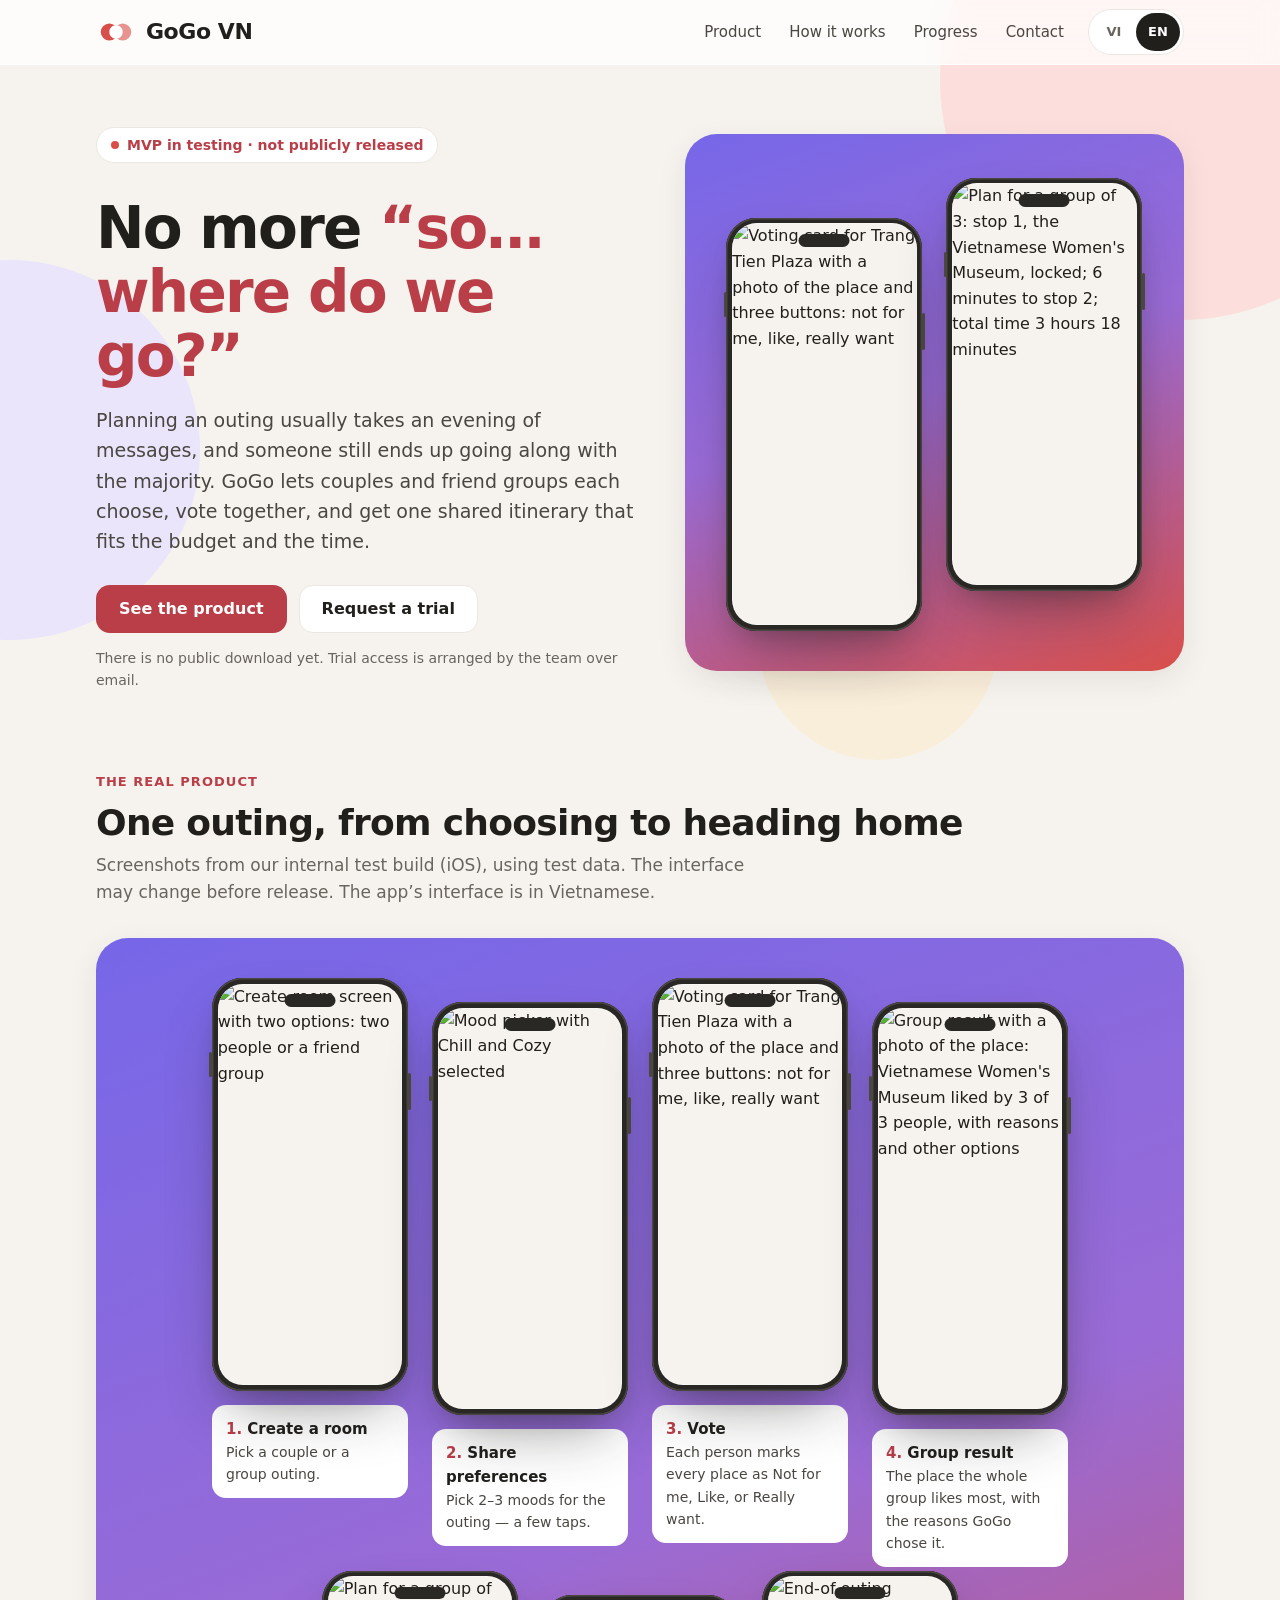
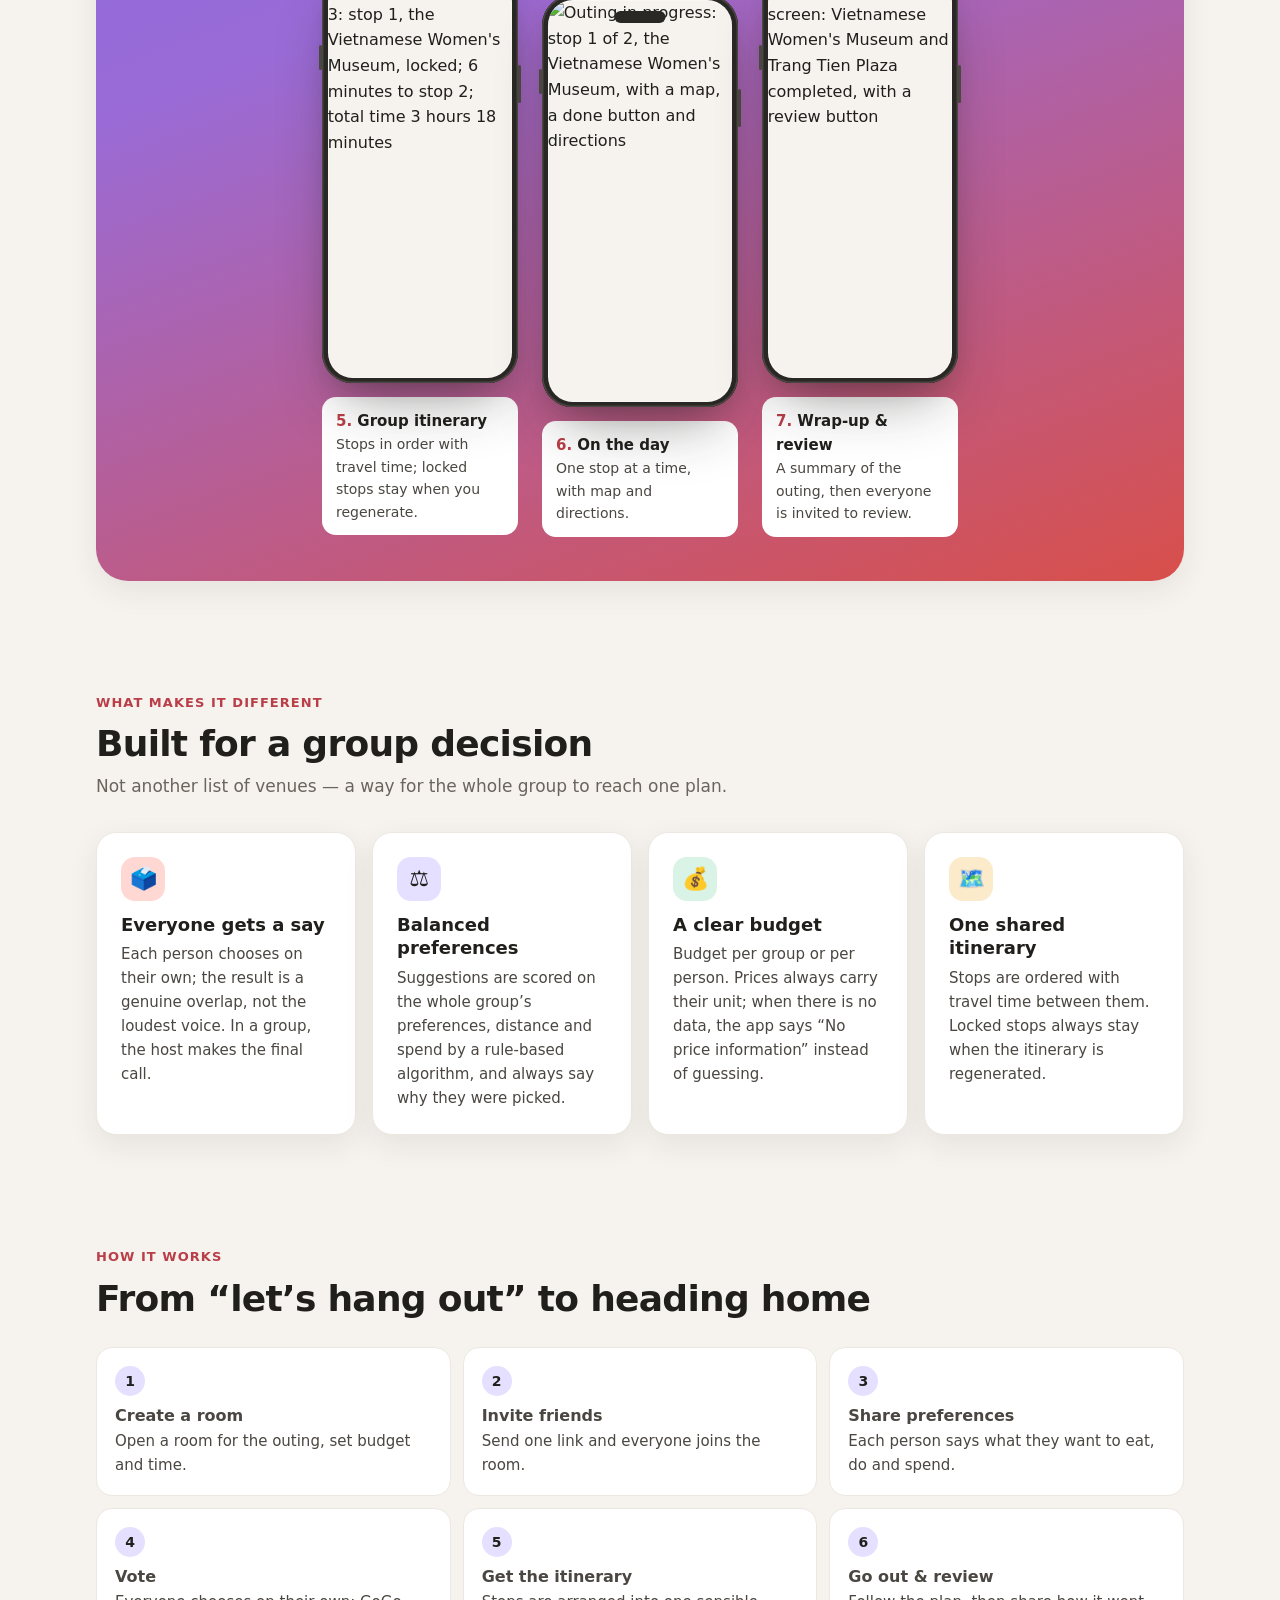
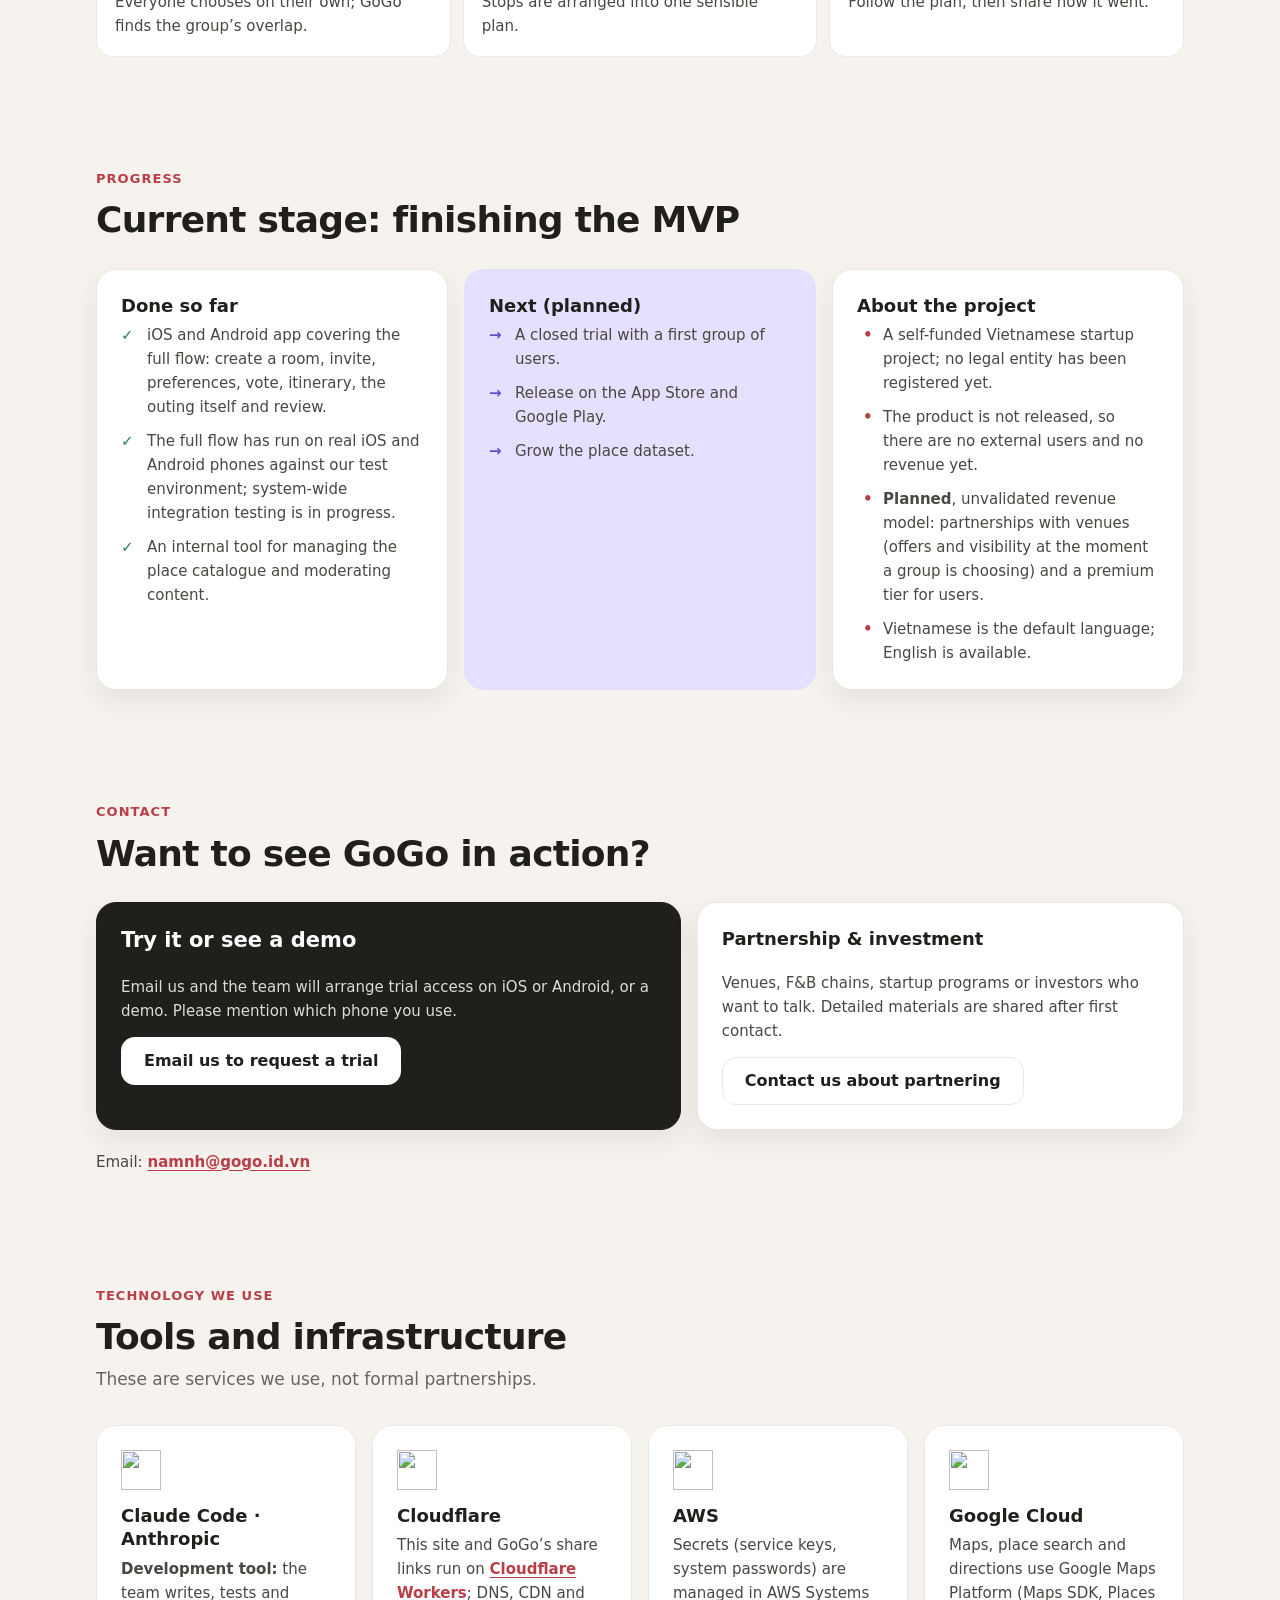
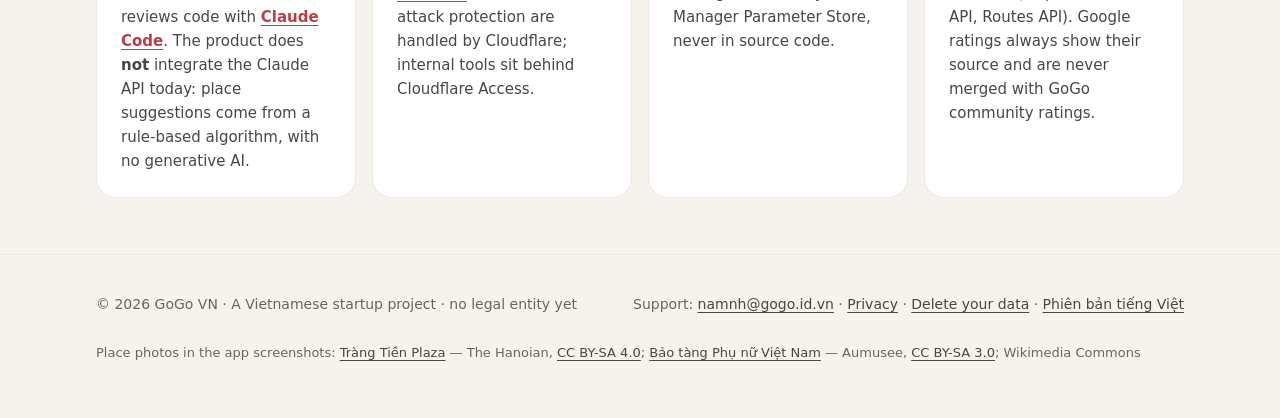
==== site/en/index.html @ 6f433a72 "feat: privacy policy and data-deletion pages Both stores refuse a submission without these URLs, and" ====
<!doctype html>
<html lang="en">
<head>
  <meta charset="utf-8">
  <meta name="viewport" content="width=device-width, initial-scale=1">
  <title>GoGo — Decide where to go, together</title>
  <meta name="description" content="An app that helps couples and friend groups pick a place together, vote, and get one shared itinerary for the outing. A Vietnamese startup project with its MVP in testing.">
  <link rel="canonical" href="https://gogo.id.vn/en/">
  <link rel="alternate" hreflang="vi" href="https://gogo.id.vn/">
  <link rel="alternate" hreflang="en" href="https://gogo.id.vn/en/">
  <link rel="alternate" hreflang="x-default" href="https://gogo.id.vn/">
  <meta property="og:type" content="website">
  <meta property="og:site_name" content="GoGo VN">
  <meta property="og:title" content="GoGo — Decide where to go, together">
  <meta property="og:description" content="Everyone picks, the group votes, and you get one shared itinerary that fits the budget. MVP in testing.">
  <meta property="og:url" content="https://gogo.id.vn/en/">
  <meta property="og:locale" content="en_US">
  <meta property="og:locale:alternate" content="vi_VN">
  <meta property="og:image" content="https://gogo.id.vn/icon-512.png">
  <meta property="og:image:width" content="512">
  <meta property="og:image:height" content="512">
  <meta name="twitter:card" content="summary">
  <meta name="theme-color" content="#F6F3EE">
  <link rel="icon" type="image/png" sizes="32x32" href="/favicon-32.png">
  <link rel="apple-touch-icon" href="/apple-touch-icon.png">
  <style>
    /* Be Vietnam Pro, served from this origin. Google Fonts was dropped in #4: opening any page
       here sent the visitor's IP and User-Agent to Google's font hosts, which is a claim the
       privacy page would then have had to make about itself. Sources and
       sha256 per file are in README.md; the licence travels with the files (fonts/OFL.txt).
       `build.mjs` refuses to emit a page that references any external script or stylesheet. */
    /* vietnamese */
    @font-face {
      font-family: 'Be Vietnam Pro';
      font-style: normal;
      font-weight: 400;
      font-display: swap;
      src: url(/fonts/be-vietnam-pro-400-vietnamese.woff2) format('woff2');
      unicode-range: U+0102-0103, U+0110-0111, U+0128-0129, U+0168-0169, U+01A0-01A1, U+01AF-01B0, U+0300-0301, U+0303-0304, U+0308-0309, U+0323, U+0329, U+1EA0-1EF9, U+20AB;
    }
    /* latin-ext */
    @font-face {
      font-family: 'Be Vietnam Pro';
      font-style: normal;
      font-weight: 400;
      font-display: swap;
      src: url(/fonts/be-vietnam-pro-400-latin-ext.woff2) format('woff2');
      unicode-range: U+0100-02BA, U+02BD-02C5, U+02C7-02CC, U+02CE-02D7, U+02DD-02FF, U+0304, U+0308, U+0329, U+1D00-1DBF, U+1E00-1E9F, U+1EF2-1EFF, U+2020, U+20A0-20AB, U+20AD-20C4, U+2113, U+2C60-2C7F, U+A720-A7FF;
    }
    /* latin */
    @font-face {
      font-family: 'Be Vietnam Pro';
      font-style: normal;
      font-weight: 400;
      font-display: swap;
      src: url(/fonts/be-vietnam-pro-400-latin.woff2) format('woff2');
      unicode-range: U+0000-00FF, U+0131, U+0152-0153, U+02BB-02BC, U+02C6, U+02DA, U+02DC, U+0304, U+0308, U+0329, U+2000-206F, U+20AC, U+2122, U+2191, U+2193, U+2212, U+2215, U+FEFF, U+FFFD;
    }
    /* vietnamese */
    @font-face {
      font-family: 'Be Vietnam Pro';
      font-style: normal;
      font-weight: 500;
      font-display: swap;
      src: url(/fonts/be-vietnam-pro-500-vietnamese.woff2) format('woff2');
      unicode-range: U+0102-0103, U+0110-0111, U+0128-0129, U+0168-0169, U+01A0-01A1, U+01AF-01B0, U+0300-0301, U+0303-0304, U+0308-0309, U+0323, U+0329, U+1EA0-1EF9, U+20AB;
    }
    /* latin-ext */
    @font-face {
      font-family: 'Be Vietnam Pro';
      font-style: normal;
      font-weight: 500;
      font-display: swap;
      src: url(/fonts/be-vietnam-pro-500-latin-ext.woff2) format('woff2');
      unicode-range: U+0100-02BA, U+02BD-02C5, U+02C7-02CC, U+02CE-02D7, U+02DD-02FF, U+0304, U+0308, U+0329, U+1D00-1DBF, U+1E00-1E9F, U+1EF2-1EFF, U+2020, U+20A0-20AB, U+20AD-20C4, U+2113, U+2C60-2C7F, U+A720-A7FF;
    }
    /* latin */
    @font-face {
      font-family: 'Be Vietnam Pro';
      font-style: normal;
      font-weight: 500;
      font-display: swap;
      src: url(/fonts/be-vietnam-pro-500-latin.woff2) format('woff2');
      unicode-range: U+0000-00FF, U+0131, U+0152-0153, U+02BB-02BC, U+02C6, U+02DA, U+02DC, U+0304, U+0308, U+0329, U+2000-206F, U+20AC, U+2122, U+2191, U+2193, U+2212, U+2215, U+FEFF, U+FFFD;
    }
    /* vietnamese */
    @font-face {
      font-family: 'Be Vietnam Pro';
      font-style: normal;
      font-weight: 600;
      font-display: swap;
      src: url(/fonts/be-vietnam-pro-600-vietnamese.woff2) format('woff2');
      unicode-range: U+0102-0103, U+0110-0111, U+0128-0129, U+0168-0169, U+01A0-01A1, U+01AF-01B0, U+0300-0301, U+0303-0304, U+0308-0309, U+0323, U+0329, U+1EA0-1EF9, U+20AB;
    }
    /* latin-ext */
    @font-face {
      font-family: 'Be Vietnam Pro';
      font-style: normal;
      font-weight: 600;
      font-display: swap;
      src: url(/fonts/be-vietnam-pro-600-latin-ext.woff2) format('woff2');
      unicode-range: U+0100-02BA, U+02BD-02C5, U+02C7-02CC, U+02CE-02D7, U+02DD-02FF, U+0304, U+0308, U+0329, U+1D00-1DBF, U+1E00-1E9F, U+1EF2-1EFF, U+2020, U+20A0-20AB, U+20AD-20C4, U+2113, U+2C60-2C7F, U+A720-A7FF;
    }
    /* latin */
    @font-face {
      font-family: 'Be Vietnam Pro';
      font-style: normal;
      font-weight: 600;
      font-display: swap;
      src: url(/fonts/be-vietnam-pro-600-latin.woff2) format('woff2');
      unicode-range: U+0000-00FF, U+0131, U+0152-0153, U+02BB-02BC, U+02C6, U+02DA, U+02DC, U+0304, U+0308, U+0329, U+2000-206F, U+20AC, U+2122, U+2191, U+2193, U+2212, U+2215, U+FEFF, U+FFFD;
    }
    /* vietnamese */
    @font-face {
      font-family: 'Be Vietnam Pro';
      font-style: normal;
      font-weight: 700;
      font-display: swap;
      src: url(/fonts/be-vietnam-pro-700-vietnamese.woff2) format('woff2');
      unicode-range: U+0102-0103, U+0110-0111, U+0128-0129, U+0168-0169, U+01A0-01A1, U+01AF-01B0, U+0300-0301, U+0303-0304, U+0308-0309, U+0323, U+0329, U+1EA0-1EF9, U+20AB;
    }
    /* latin-ext */
    @font-face {
      font-family: 'Be Vietnam Pro';
      font-style: normal;
      font-weight: 700;
      font-display: swap;
      src: url(/fonts/be-vietnam-pro-700-latin-ext.woff2) format('woff2');
      unicode-range: U+0100-02BA, U+02BD-02C5, U+02C7-02CC, U+02CE-02D7, U+02DD-02FF, U+0304, U+0308, U+0329, U+1D00-1DBF, U+1E00-1E9F, U+1EF2-1EFF, U+2020, U+20A0-20AB, U+20AD-20C4, U+2113, U+2C60-2C7F, U+A720-A7FF;
    }
    /* latin */
    @font-face {
      font-family: 'Be Vietnam Pro';
      font-style: normal;
      font-weight: 700;
      font-display: swap;
      src: url(/fonts/be-vietnam-pro-700-latin.woff2) format('woff2');
      unicode-range: U+0000-00FF, U+0131, U+0152-0153, U+02BB-02BC, U+02C6, U+02DA, U+02DC, U+0304, U+0308, U+0329, U+2000-206F, U+20AC, U+2122, U+2191, U+2193, U+2212, U+2215, U+FEFF, U+FFFD;
    }
    /* vietnamese */
    @font-face {
      font-family: 'Be Vietnam Pro';
      font-style: normal;
      font-weight: 800;
      font-display: swap;
      src: url(/fonts/be-vietnam-pro-800-vietnamese.woff2) format('woff2');
      unicode-range: U+0102-0103, U+0110-0111, U+0128-0129, U+0168-0169, U+01A0-01A1, U+01AF-01B0, U+0300-0301, U+0303-0304, U+0308-0309, U+0323, U+0329, U+1EA0-1EF9, U+20AB;
    }
    /* latin-ext */
    @font-face {
      font-family: 'Be Vietnam Pro';
      font-style: normal;
      font-weight: 800;
      font-display: swap;
      src: url(/fonts/be-vietnam-pro-800-latin-ext.woff2) format('woff2');
      unicode-range: U+0100-02BA, U+02BD-02C5, U+02C7-02CC, U+02CE-02D7, U+02DD-02FF, U+0304, U+0308, U+0329, U+1D00-1DBF, U+1E00-1E9F, U+1EF2-1EFF, U+2020, U+20A0-20AB, U+20AD-20C4, U+2113, U+2C60-2C7F, U+A720-A7FF;
    }
    /* latin */
    @font-face {
      font-family: 'Be Vietnam Pro';
      font-style: normal;
      font-weight: 800;
      font-display: swap;
      src: url(/fonts/be-vietnam-pro-800-latin.woff2) format('woff2');
      unicode-range: U+0000-00FF, U+0131, U+0152-0153, U+02BB-02BC, U+02C6, U+02DA, U+02DC, U+0304, U+0308, U+0329, U+2000-206F, U+20AC, U+2122, U+2191, U+2193, U+2212, U+2215, U+FEFF, U+FFFD;
    }

    :root {
      --coral: #D84F4A;
      --coral-ink: #B93E48;
      --coral-deep: #9E333D;
      --coral-soft: #FFD8D4;
      --lavender: #7667E8;
      --lavender-ink: #5B4DD1;
      --lavender-soft: #E5E0FF;
      --mint: #4FAF86;
      --mint-ink: #2F7D5C;
      --mint-soft: #D9F3E7;
      --amber-soft: #FCEBCB;
      --ivory: #F6F3EE;
      --surface: #FFFFFF;
      --line: #ECE8E1;
      --ink: #211F1C;
      --ink-2: #4A4641;
      --muted: #6A645E;
      --glass: rgba(255, 255, 255, 0.72);
      --glass-line: rgba(255, 255, 255, 0.9);
      --shadow: 0 10px 30px rgba(33, 31, 28, 0.08);
      --shadow-phone: 0 30px 60px -18px rgba(33, 31, 28, 0.45), 0 12px 24px -12px rgba(33, 31, 28, 0.25);
      --bezel: #2A2825;
      --bezel-edge: #4A4641;
      --bezel-hi: rgba(255, 255, 255, 0.28);
      --panel: linear-gradient(160deg, #7667E8 0%, #9A6BD6 48%, #D84F4A 100%);
      --radius: 20px;
      --motion: 240ms;
    }
    *, *::before, *::after { box-sizing: border-box; }
    html { -webkit-text-size-adjust: 100%; scroll-behavior: smooth; scroll-padding-top: 80px; }
    body {
      margin: 0; background: var(--ivory); color: var(--ink);
      font-family: "Be Vietnam Pro", system-ui, -apple-system, "Segoe UI", Roboto, sans-serif;
      font-size: 16px; line-height: 1.6; overflow-x: hidden;
    }
    .wrap { max-width: 1120px; margin: 0 auto; padding: 0 16px; }
    a { color: inherit; }
    a:not(.btn):not(.brand) { text-underline-offset: 3px; }
    :focus-visible { outline: 3px solid var(--lavender-ink); outline-offset: 3px; border-radius: 6px; }
    .skip {
      position: absolute; left: 16px; top: -60px; z-index: 50; padding: 10px 16px; border-radius: 10px;
      background: var(--ink); color: #fff; font-weight: 700; text-decoration: none;
    }
    .skip:focus { top: 12px; }

    /* Background accents — solid soft shapes, no full-screen blur. */
    .bg { position: absolute; inset: 0 0 auto 0; height: 900px; overflow: hidden; z-index: -1; pointer-events: none; }
    .blob { position: absolute; border-radius: 50%; opacity: .7; }
    .blob.c { width: 480px; height: 480px; background: var(--coral-soft); top: -160px; right: -140px; }
    .blob.l { width: 380px; height: 380px; background: var(--lavender-soft); top: 260px; left: -180px; }
    .blob.a { width: 240px; height: 240px; background: var(--amber-soft); top: 520px; right: 22%; opacity: .55; }

    /* Header */
    header.top {
      position: sticky; top: 0; z-index: 20;
      background: var(--glass); -webkit-backdrop-filter: blur(14px); backdrop-filter: blur(14px);
      border-bottom: 1px solid var(--glass-line);
    }
    @supports not ((backdrop-filter: blur(1px)) or (-webkit-backdrop-filter: blur(1px))) {
      header.top { background: var(--surface); }
    }
    .nav { display: flex; align-items: center; gap: 12px; min-height: 64px; }
    .brand { display: inline-flex; align-items: center; gap: 10px; font-weight: 800; font-size: 22px; letter-spacing: -0.02em; color: var(--ink); text-decoration: none; margin-right: auto; }
    .mark { width: 40px; height: 40px; display: block; flex: none; }
    .links { display: flex; gap: 4px; margin: 0; padding: 0; list-style: none; }
    .links a {
      display: inline-flex; align-items: center; min-height: 44px; padding: 0 12px;
      font-size: 15px; font-weight: 500; color: var(--ink-2); text-decoration: none; border-radius: 10px;
    }
    .links a:hover { color: var(--ink); background: var(--surface); }
    .lang { display: inline-flex; border: 1px solid var(--line); border-radius: 999px; background: var(--surface); padding: 3px; }
    .lang a {
      display: inline-grid; place-items: center; min-width: 44px; min-height: 38px; border-radius: 999px;
      font-size: 13px; font-weight: 700; color: var(--muted); text-decoration: none;
    }
    .lang a[aria-current="page"] { background: var(--ink); color: #fff; }
    @media (max-width: 820px) { .links { display: none; } }

    /* Buttons — filled CTA on coral-ink for AA with white text. */
    .btn {
      display: inline-flex; align-items: center; justify-content: center; gap: 8px;
      min-height: 48px; padding: 0 22px; border-radius: 14px; border: 1px solid transparent;
      font: inherit; font-weight: 700; font-size: 16px; text-decoration: none; cursor: pointer;
      transition: transform var(--motion), background var(--motion), border-color var(--motion);
    }
    .btn:active { transform: translateY(1px); }
    .btn-primary { background: var(--coral-ink); color: #fff; }
    .btn-primary:hover { background: var(--coral-deep); }
    .btn-secondary { background: var(--surface); color: var(--ink); border-color: var(--line); }
    .btn-secondary:hover { border-color: var(--ink-2); }

    footer { padding: 28px 0 44px; border-top: 1px solid var(--line); color: var(--muted); font-size: 14px; }
    footer .wrap { display: flex; flex-wrap: wrap; gap: 8px 24px; justify-content: space-between; align-items: center; }
    footer a { color: var(--ink-2); display: inline-block; padding: 10px 0; }
    footer .credits { flex-basis: 100%; order: 3; font-size: 13px; }

    @media (prefers-reduced-motion: reduce) {
      html { scroll-behavior: auto; }
      * { transition-duration: 0ms !important; }
    }
    @media (prefers-reduced-transparency: reduce) {
      header.top { background: var(--surface); -webkit-backdrop-filter: none; backdrop-filter: none; }
    }
    /* Hero */
    .hero { padding-top: 48px; padding-bottom: 24px; display: grid; gap: 40px; grid-template-columns: 1.1fr 1fr; align-items: center; }
    .badge {
      display: inline-flex; align-items: center; gap: 8px; padding: 6px 14px; border-radius: 999px;
      background: var(--surface); border: 1px solid var(--line); font-size: 14px; font-weight: 600; color: var(--coral-ink);
    }
    .dot { width: 8px; height: 8px; border-radius: 50%; background: var(--coral); flex: none; }
    h1 { margin: 20px 0 16px; max-width: 640px; font-size: clamp(36px, 6vw, 58px); line-height: 1.1; letter-spacing: -0.03em; font-weight: 800; }
    h1 em { font-style: normal; color: var(--coral-ink); }
    .lead { margin: 0; max-width: 580px; font-size: clamp(17px, 2.2vw, 19px); color: var(--ink-2); }
    .cta-row { display: flex; flex-wrap: wrap; gap: 12px; margin-top: 28px; }
    .note { margin: 14px 0 0; font-size: 14px; color: var(--muted); max-width: 560px; }

    /* Phone frames — thin titanium bezel, large radius, Dynamic Island, side keys. */
    .phone {
      position: relative; width: 100%; aspect-ratio: 460 / 969;
      border-radius: 15.5% / 7.4%; background: var(--bezel); padding: 2.9%;
      box-shadow: inset 0 0 0 1.5px var(--bezel-edge), inset 0 0 0 3px var(--bezel), var(--shadow-phone);
    }
    .phone::before, .phone::after { content: ""; position: absolute; width: 1.4%; background: var(--bezel-edge); border-radius: 2px; }
    .phone::before { right: -1.3%; top: 23%; height: 9%; }
    .phone::after  { left: -1.3%; top: 18%; height: 6%; box-shadow: 0 170% 0 var(--bezel-edge); }
    .phone .screen { position: relative; width: 100%; height: 100%; overflow: hidden; border-radius: 13.5% / 6.4%; background: var(--ivory); box-shadow: inset 0 0 0 1px var(--bezel-hi); }
    .phone img { position: absolute; left: 0; right: 0; top: 0; display: block; width: 100%; height: auto; }
    .phone .island { position: absolute; top: 3.9%; left: 50%; width: 26%; height: 3.1%; transform: translateX(-50%); border-radius: 999px; background: var(--bezel); z-index: 2; }
    .phone.android .island { width: 4.5%; height: 2.1%; top: 3.2%; }  /* punch-hole camera */

    .stage { position: relative; isolation: isolate; border-radius: 32px; background: var(--panel); box-shadow: var(--shadow); }

    .hero-shots { display: grid; grid-template-columns: repeat(2, minmax(0, 196px)); justify-content: center; gap: 24px; align-items: start; padding: 44px 32px 40px; }
    .hero-shots .phone:first-child { margin-top: 40px; }
    @media (max-width: 900px) {
      .hero { grid-template-columns: 1fr; gap: 32px; padding-top: 32px; }
      .hero-shots { width: 100%; max-width: 460px; justify-self: center; grid-template-columns: repeat(2, minmax(0, 1fr)); padding: 28px 20px; }
    }

    /* Sections */
    section { padding: 56px 0; }
    .eyebrow { display: block; margin: 0 0 10px; font-size: 13px; font-weight: 700; letter-spacing: .08em; text-transform: uppercase; color: var(--coral-ink); }
    h2 { margin: 0 0 8px; font-size: clamp(26px, 4vw, 36px); line-height: 1.15; letter-spacing: -0.02em; font-weight: 800; }
    h3 { margin: 0 0 6px; font-size: 18px; line-height: 1.3; font-weight: 700; }
    .sub { margin: 0 0 32px; max-width: 680px; color: var(--muted); font-size: 17px; }

    .card { background: var(--surface); border: 1px solid var(--line); border-radius: var(--radius); padding: 24px; box-shadow: var(--shadow); }
    .card p { margin: 0; color: var(--ink-2); font-size: 15px; }
    .grid { display: grid; gap: 16px; grid-template-columns: repeat(auto-fit, minmax(240px, 1fr)); }
    .icon { width: 44px; height: 44px; border-radius: 14px; display: grid; place-items: center; font-size: 22px; flex: none; margin-bottom: 12px; }
    .i-c { background: var(--coral-soft); } .i-l { background: var(--lavender-soft); } .i-m { background: var(--mint-soft); } .i-a { background: var(--amber-soft); }

    /* Product evidence */
    .gallery { list-style: none; margin: 0; padding: 40px 28px 44px; display: flex; flex-wrap: wrap; justify-content: center; gap: 28px 24px; counter-reset: shot; }
    .shot { width: 196px; margin: 0; counter-increment: shot; }
    .shot:nth-child(even) { transform: translateY(24px); }
    .shot figure { margin: 0; }
    .shot figcaption { margin-top: 14px; padding: 12px 14px; border-radius: 14px; background: var(--surface); font-size: 14px; color: var(--ink-2); }
    .shot figcaption strong { display: block; color: var(--ink); font-size: 15px; }
    .shot figcaption strong::before { content: counter(shot) ". "; color: var(--coral-ink); }
    @media (max-width: 900px) {
      .gallery { flex-wrap: nowrap; justify-content: flex-start; overflow-x: auto; overflow-y: hidden; margin: 0 -16px; border-radius: 0; padding: 28px 20px 32px; scroll-snap-type: x mandatory; -webkit-overflow-scrolling: touch; }
      .shot { flex: 0 0 min(64vw, 240px); scroll-snap-align: center; }
      .shot:nth-child(even) { transform: none; }
    }

    /* How it works */
    .steps { list-style: none; margin: 0; padding: 0; display: grid; gap: 12px; grid-template-columns: repeat(3, 1fr); counter-reset: s; }
    .steps li { counter-increment: s; background: var(--surface); border: 1px solid var(--line); border-radius: 16px; padding: 18px; font-size: 15px; color: var(--ink-2); }
    .steps li::before { content: counter(s); display: grid; place-items: center; width: 30px; height: 30px; margin-bottom: 10px; border-radius: 50%; background: var(--lavender-soft); color: var(--ink); font-weight: 700; font-size: 14px; }
    .steps h3 { font-size: 16px; margin-bottom: 2px; }
    .steps p { margin: 0; }
    @media (max-width: 760px) { .steps { grid-template-columns: repeat(2, 1fr); } }
    @media (max-width: 440px) { .steps { grid-template-columns: 1fr; } }

    /* Progress */
    .stage-grid { display: grid; gap: 16px; grid-template-columns: repeat(3, 1fr); }
    @media (max-width: 900px) { .stage-grid { grid-template-columns: 1fr; } }
    .ticks { list-style: none; margin: 0; padding: 0; display: grid; gap: 10px; font-size: 15px; color: var(--ink-2); }
    .ticks li { position: relative; padding-left: 26px; }
    .ticks li::before { position: absolute; left: 0; top: 0; font-weight: 700; }
    .ticks.done li::before { content: "✓"; color: var(--mint-ink); }
    .ticks.next li::before { content: "→"; color: var(--lavender-ink); }
    .ticks.info li::before { content: "•"; color: var(--coral-ink); left: 6px; }
    .card.next { background: var(--lavender-soft); border-color: transparent; box-shadow: none; }

    /* Contact */
    .contact { display: grid; gap: 16px; grid-template-columns: 1.2fr 1fr; }
    .contact .card { display: flex; flex-direction: column; gap: 14px; }
    .contact .card .btn { align-self: flex-start; }
    .contact .primary { background: var(--ink); border-color: var(--ink); }
    .contact .primary h3 { color: #fff; font-size: 21px; }
    .contact .primary p { color: rgba(255, 255, 255, 0.84); }
    .contact .primary .btn { background: #fff; color: var(--ink); }
    .contact .primary .btn:hover { background: var(--ivory); }
    .mail { font-size: 15px; color: var(--ink-2); margin: 20px 0 0; }
    .mail a { color: var(--coral-ink); font-weight: 600; }
    @media (max-width: 760px) { .contact { grid-template-columns: 1fr; } }

    /* Technology */
    .tech .card { box-shadow: none; }
    .tech .card a { color: var(--coral-ink); font-weight: 600; }
    .tech .logo { display: block; width: 40px; height: 40px; margin-bottom: 14px; object-fit: contain; }
    .tech .grid { grid-template-columns: repeat(auto-fit, minmax(230px, 1fr)); }

  </style>
</head>
<body>
  <a class="skip" href="#main">Skip to main content</a>
  <div class="bg" aria-hidden="true"><div class="blob c"></div><div class="blob l"></div><div class="blob a"></div></div>

  <header class="top">
    <div class="wrap nav">
      <a class="brand" href="/en/" aria-label="GoGo VN — home"><svg class="mark" viewBox="0 0 42 42" fill="none" aria-hidden="true"><circle cx="14" cy="21" r="9" fill="var(--coral)"/><circle cx="28" cy="21" r="9" fill="var(--coral)" opacity="0.6"/><path d="M21 14C17 14 14 17 14 21C14 25 17 28 21 28C25 28 28 25 28 21C28 17 25 14 21 14Z" fill="#FFFFFF"/></svg>GoGo VN</a>
      <nav aria-label="Main navigation">
        <ul class="links">
          <li><a href="/en/#demo">Product</a></li>
          <li><a href="/en/#how">How it works</a></li>
          <li><a href="/en/#stage">Progress</a></li>
          <li><a href="/en/#contact">Contact</a></li>
        </ul>
      </nav>
      <div class="lang" role="group" aria-label="Language"><a href="/" hreflang="vi" lang="vi">VI</a><a href="/en/" hreflang="en" lang="en" aria-current="page">EN</a></div>
    </div>
  </header>

  <main id="main">
    <div class="wrap hero">
      <div>
        <p class="badge"><span class="dot" aria-hidden="true"></span>MVP in testing · not publicly released</p>
        <h1>No more <em>“so… where do we go?”</em></h1>
        <p class="lead">Planning an outing usually takes an evening of messages, and someone still ends up going along with the majority. GoGo lets couples and friend groups each choose, vote together, and get one shared itinerary that fits the budget and the time.</p>
        <div class="cta-row">
          <a class="btn btn-primary" href="#demo">See the product</a>
          <a class="btn btn-secondary" href="mailto:namnh@gogo.id.vn?subject=GoGo%20%E2%80%94%20Trial%20request">Request a trial</a>
        </div>
        <p class="note">There is no public download yet. Trial access is arranged by the team over email.</p>
      </div>
      <div class="hero-shots stage" role="group" aria-label="App screenshots: voting on a place and the group itinerary">
        <div class="phone ios"><div class="island" aria-hidden="true"></div><div class="screen"><img src="/img/vote.png" width="460" height="1000" alt="Voting card for Trang Tien Plaza with a photo of the place and three buttons: not for me, like, really want" fetchpriority="high"></div></div>
        <div class="phone ios"><div class="island" aria-hidden="true"></div><div class="screen"><img src="/img/plan.png" width="460" height="1000" alt="Plan for a group of 3: stop 1, the Vietnamese Women's Museum, locked; 6 minutes to stop 2; total time 3 hours 18 minutes" fetchpriority="high"></div></div>
      </div>
    </div>

    <section id="demo" aria-labelledby="demo-h">
      <div class="wrap">
        <p class="eyebrow">The real product</p>
        <h2 id="demo-h">One outing, from choosing to heading home</h2>
        <p class="sub">Screenshots from our internal test build (iOS), using test data. The interface may change before release. The app’s interface is in Vietnamese.</p>
        <ol class="gallery stage">
          <li class="shot"><figure><div class="phone ios"><div class="island" aria-hidden="true"></div><div class="screen"><img src="/img/create-type.png" width="460" height="1000" loading="lazy" alt="Create-room screen with two options: two people or a friend group"></div></div><figcaption><strong>Create a room</strong>Pick a couple or a group outing.</figcaption></figure></li>
          <li class="shot"><figure><div class="phone ios"><div class="island" aria-hidden="true"></div><div class="screen"><img src="/img/mood.png" width="460" height="1000" loading="lazy" alt="Mood picker with Chill and Cozy selected"></div></div><figcaption><strong>Share preferences</strong>Pick 2–3 moods for the outing — a few taps.</figcaption></figure></li>
          <li class="shot"><figure><div class="phone ios"><div class="island" aria-hidden="true"></div><div class="screen"><img src="/img/vote.png" width="460" height="1000" loading="lazy" alt="Voting card for Trang Tien Plaza with a photo of the place and three buttons: not for me, like, really want"></div></div><figcaption><strong>Vote</strong>Each person marks every place as Not for me, Like, or Really want.</figcaption></figure></li>
          <li class="shot"><figure><div class="phone ios"><div class="island" aria-hidden="true"></div><div class="screen"><img src="/img/match.png" width="460" height="1000" loading="lazy" alt="Group result with a photo of the place: Vietnamese Women's Museum liked by 3 of 3 people, with reasons and other options"></div></div><figcaption><strong>Group result</strong>The place the whole group likes most, with the reasons GoGo chose it.</figcaption></figure></li>
          <li class="shot"><figure><div class="phone ios"><div class="island" aria-hidden="true"></div><div class="screen"><img src="/img/plan.png" width="460" height="1000" loading="lazy" alt="Plan for a group of 3: stop 1, the Vietnamese Women's Museum, locked; 6 minutes to stop 2; total time 3 hours 18 minutes"></div></div><figcaption><strong>Group itinerary</strong>Stops in order with travel time; locked stops stay when you regenerate.</figcaption></figure></li>
          <li class="shot"><figure><div class="phone ios"><div class="island" aria-hidden="true"></div><div class="screen"><img src="/img/active.png" width="460" height="1000" loading="lazy" alt="Outing in progress: stop 1 of 2, the Vietnamese Women's Museum, with a map, a done button and directions"></div></div><figcaption><strong>On the day</strong>One stop at a time, with map and directions.</figcaption></figure></li>
          <li class="shot"><figure><div class="phone ios"><div class="island" aria-hidden="true"></div><div class="screen"><img src="/img/done.png" width="460" height="1000" loading="lazy" alt="End-of-outing screen: Vietnamese Women's Museum and Trang Tien Plaza completed, with a review button"></div></div><figcaption><strong>Wrap-up & review</strong>A summary of the outing, then everyone is invited to review.</figcaption></figure></li>
        </ol>
      </div>
    </section>

    <section aria-labelledby="diff-h">
      <div class="wrap">
        <p class="eyebrow">What makes it different</p>
        <h2 id="diff-h">Built for a group decision</h2>
        <p class="sub">Not another list of venues — a way for the whole group to reach one plan.</p>
        <div class="grid">
          <article class="card"><div class="icon i-c" aria-hidden="true">🗳️</div><h3>Everyone gets a say</h3><p>Each person chooses on their own; the result is a genuine overlap, not the loudest voice. In a group, the host makes the final call.</p></article>
          <article class="card"><div class="icon i-l" aria-hidden="true">⚖️</div><h3>Balanced preferences</h3><p>Suggestions are scored on the whole group’s preferences, distance and spend by a rule-based algorithm, and always say why they were picked.</p></article>
          <article class="card"><div class="icon i-m" aria-hidden="true">💰</div><h3>A clear budget</h3><p>Budget per group or per person. Prices always carry their unit; when there is no data, the app says “No price information” instead of guessing.</p></article>
          <article class="card"><div class="icon i-a" aria-hidden="true">🗺️</div><h3>One shared itinerary</h3><p>Stops are ordered with travel time between them. Locked stops always stay when the itinerary is regenerated.</p></article>
        </div>
      </div>
    </section>

    <section id="how" aria-labelledby="how-h">
      <div class="wrap">
        <p class="eyebrow">How it works</p>
        <h2 id="how-h" style="margin-bottom:28px">From “let’s hang out” to heading home</h2>
        <ol class="steps">
          <li><h3>Create a room</h3><p>Open a room for the outing, set budget and time.</p></li>
          <li><h3>Invite friends</h3><p>Send one link and everyone joins the room.</p></li>
          <li><h3>Share preferences</h3><p>Each person says what they want to eat, do and spend.</p></li>
          <li><h3>Vote</h3><p>Everyone chooses on their own; GoGo finds the group’s overlap.</p></li>
          <li><h3>Get the itinerary</h3><p>Stops are arranged into one sensible plan.</p></li>
          <li><h3>Go out & review</h3><p>Follow the plan, then share how it went.</p></li>
        </ol>
      </div>
    </section>

    <section id="stage" aria-labelledby="stage-h">
      <div class="wrap">
        <p class="eyebrow">Progress</p>
        <h2 id="stage-h" style="margin-bottom:28px">Current stage: finishing the MVP</h2>
        <div class="stage-grid">
          <article class="card"><h3>Done so far</h3><ul class="ticks done"><li>iOS and Android app covering the full flow: create a room, invite, preferences, vote, itinerary, the outing itself and review.</li><li>The full flow has run on real iOS and Android phones against our test environment; system-wide integration testing is in progress.</li><li>An internal tool for managing the place catalogue and moderating content.</li></ul></article>
          <article class="card next"><h3>Next (planned)</h3><ul class="ticks next"><li>A closed trial with a first group of users.</li><li>Release on the App Store and Google Play.</li><li>Grow the place dataset.</li></ul></article>
          <article class="card"><h3>About the project</h3><ul class="ticks info"><li>A self-funded Vietnamese startup project; no legal entity has been registered yet.</li><li>The product is not released, so there are no external users and no revenue yet.</li><li><strong>Planned</strong>, unvalidated revenue model: partnerships with venues (offers and visibility at the moment a group is choosing) and a premium tier for users.</li><li>Vietnamese is the default language; English is available.</li></ul></article>
        </div>
      </div>
    </section>

    <section id="contact" aria-labelledby="contact-h">
      <div class="wrap">
        <p class="eyebrow">Contact</p>
        <h2 id="contact-h" style="margin-bottom:28px">Want to see GoGo in action?</h2>
        <div class="contact">
          <article class="card primary"><h3>Try it or see a demo</h3><p>Email us and the team will arrange trial access on iOS or Android, or a demo. Please mention which phone you use.</p><a class="btn" href="mailto:namnh@gogo.id.vn?subject=GoGo%20%E2%80%94%20Trial%20request">Email us to request a trial</a></article>
          <article class="card"><h3>Partnership & investment</h3><p>Venues, F&amp;B chains, startup programs or investors who want to talk. Detailed materials are shared after first contact.</p><a class="btn btn-secondary" href="mailto:namnh@gogo.id.vn?subject=GoGo%20%E2%80%94%20Partnership%20%2F%20investment">Contact us about partnering</a></article>
        </div>
        <p class="mail">Email: <a href="mailto:namnh@gogo.id.vn">namnh@gogo.id.vn</a></p>
      </div>
    </section>

    <section class="tech" aria-labelledby="tech-h">
      <div class="wrap">
        <p class="eyebrow">Technology we use</p>
        <h2 id="tech-h">Tools and infrastructure</h2>
        <p class="sub">These are services we use, not formal partnerships.</p>
        <div class="grid">
          <article class="card"><img class="logo" src="/img/logos/claude.svg" width="40" height="40" alt=""><h3>Claude Code · Anthropic</h3><p><strong>Development tool:</strong> the team writes, tests and reviews code with <a href="https://claude.com/product/claude-code" rel="noopener">Claude Code</a>. The product does <strong>not</strong> integrate the Claude API today: place suggestions come from a rule-based algorithm, with no generative AI.</p></article>
          <article class="card"><img class="logo" src="/img/logos/cloudflare.svg" width="40" height="40" alt=""><h3>Cloudflare</h3><p>This site and GoGo’s share links run on <a href="https://workers.cloudflare.com/" rel="noopener">Cloudflare Workers</a>; DNS, CDN and attack protection are handled by Cloudflare; internal tools sit behind Cloudflare Access.</p></article>
          <article class="card"><img class="logo" src="/img/logos/aws.svg" width="40" height="40" alt=""><h3>AWS</h3><p>Secrets (service keys, system passwords) are managed in AWS Systems Manager Parameter Store, never in source code.</p></article>
          <article class="card"><img class="logo" src="/img/logos/google-cloud.svg" width="40" height="40" alt=""><h3>Google Cloud</h3><p>Maps, place search and directions use Google Maps Platform (Maps SDK, Places API, Routes API). Google ratings always show their source and are never merged with GoGo community ratings.</p></article>
        </div>
      </div>
    </section>
  </main>

  <footer>
    <div class="wrap">
      <span>© 2026 GoGo VN · A Vietnamese startup project · no legal entity yet</span>
      <span class="credits">Place photos in the app screenshots: <a href="https://commons.wikimedia.org/wiki/File:Tr%C3%A0ng_Ti%E1%BB%81n_Plaza_-_2022-09-02_01.jpg">Tràng Tiền Plaza</a> — The Hanoian, <a href="https://creativecommons.org/licenses/by-sa/4.0/">CC BY-SA 4.0</a>; <a href="https://commons.wikimedia.org/wiki/File:Vietnamese_Women%27s_Museum_Building.JPG">Bảo tàng Phụ nữ Việt Nam</a> — Aumusee, <a href="https://creativecommons.org/licenses/by-sa/3.0/">CC BY-SA 3.0</a>; Wikimedia Commons</span>
      <span>Support: <a href="mailto:namnh@gogo.id.vn">namnh@gogo.id.vn</a> · <a href="/en/privacy/">Privacy</a> · <a href="/en/delete-my-data/">Delete your data</a> · <a href="/" hreflang="vi" lang="vi">Phiên bản tiếng Việt</a></span>
    </div>
  </footer>
  
</body>
</html>
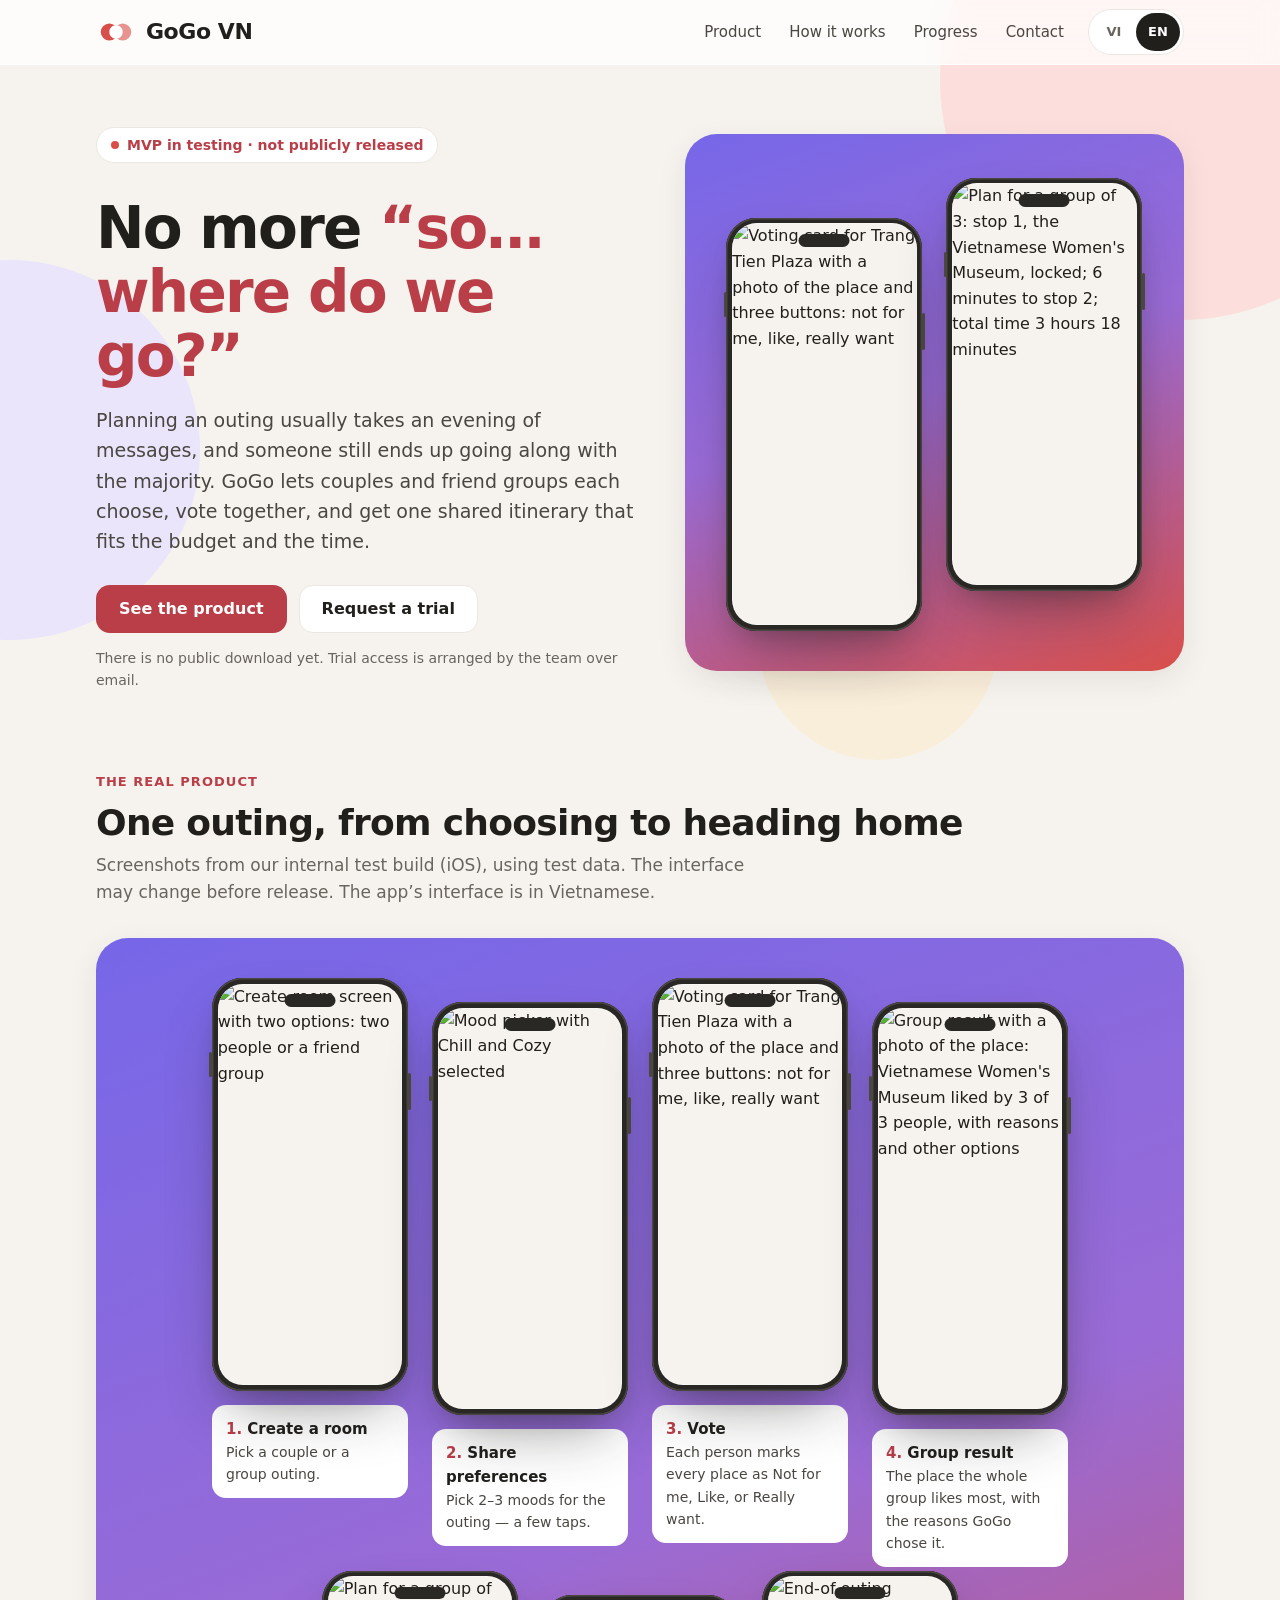
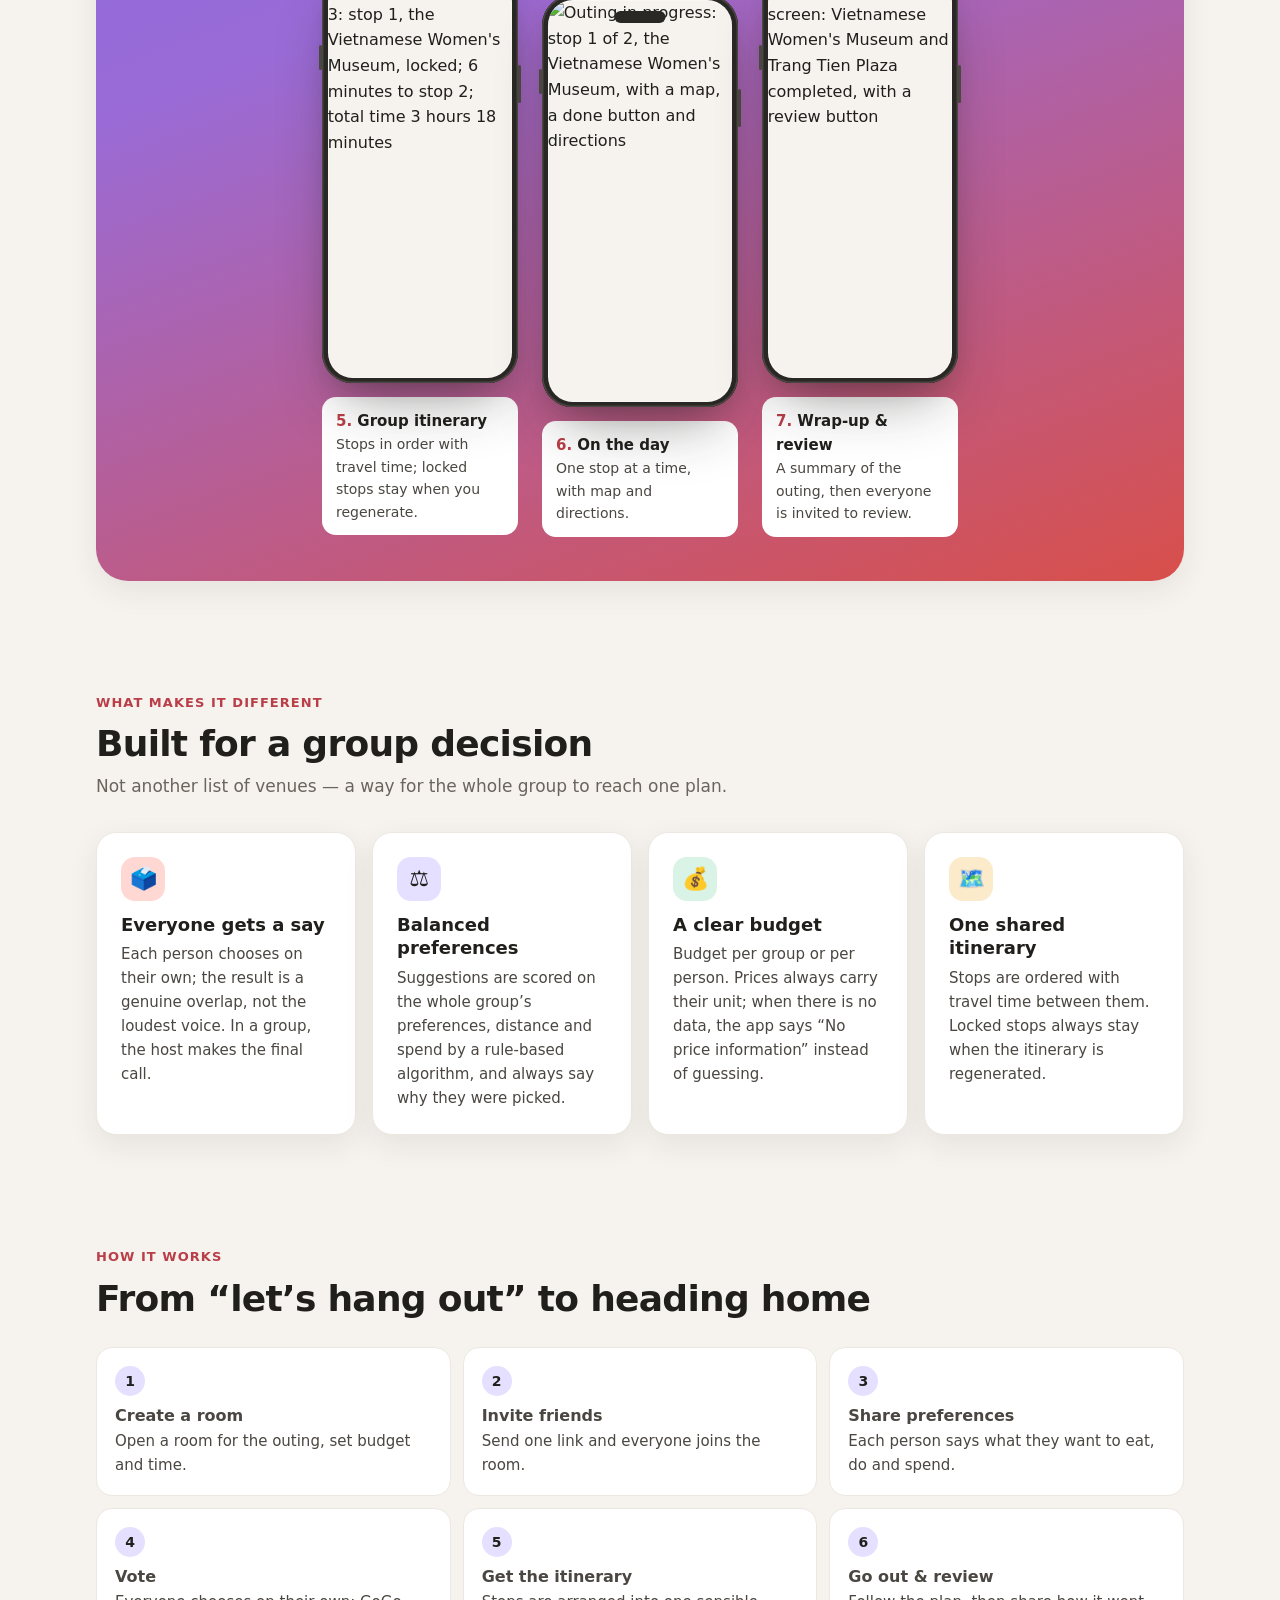
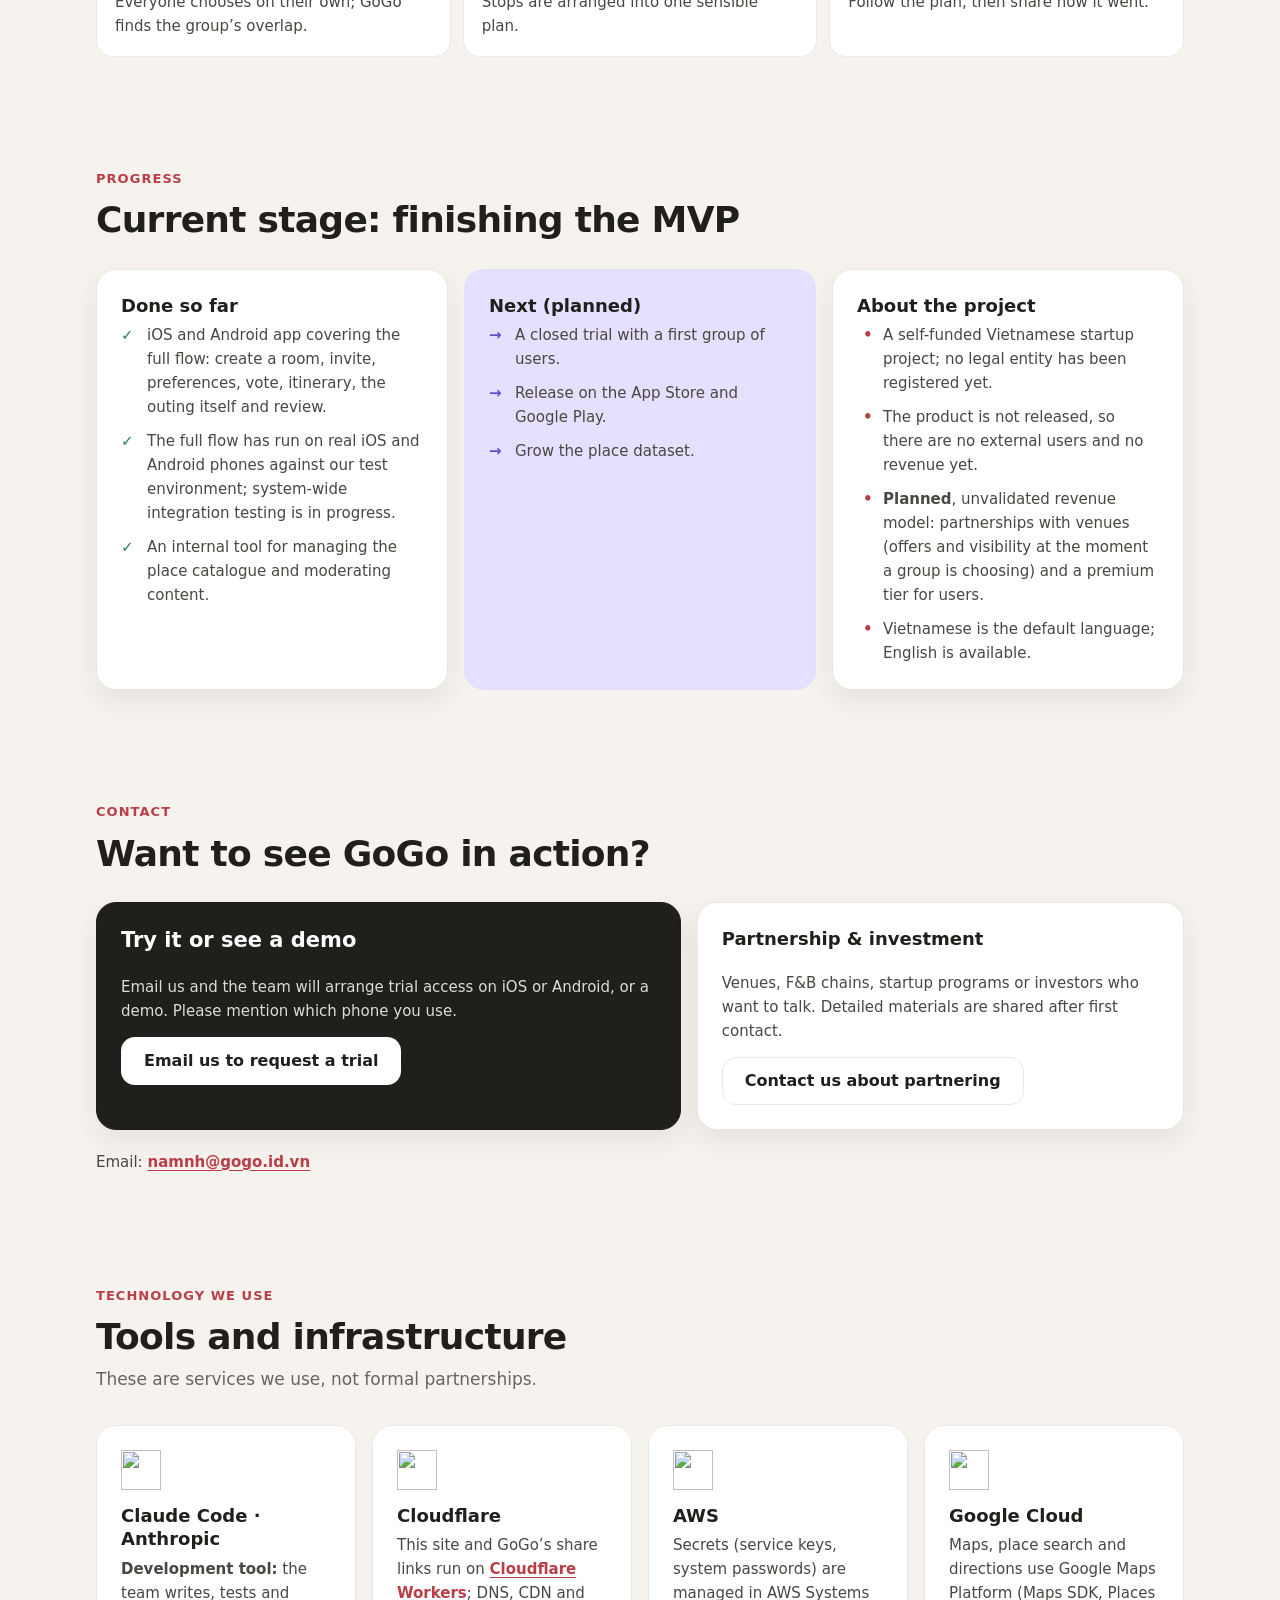
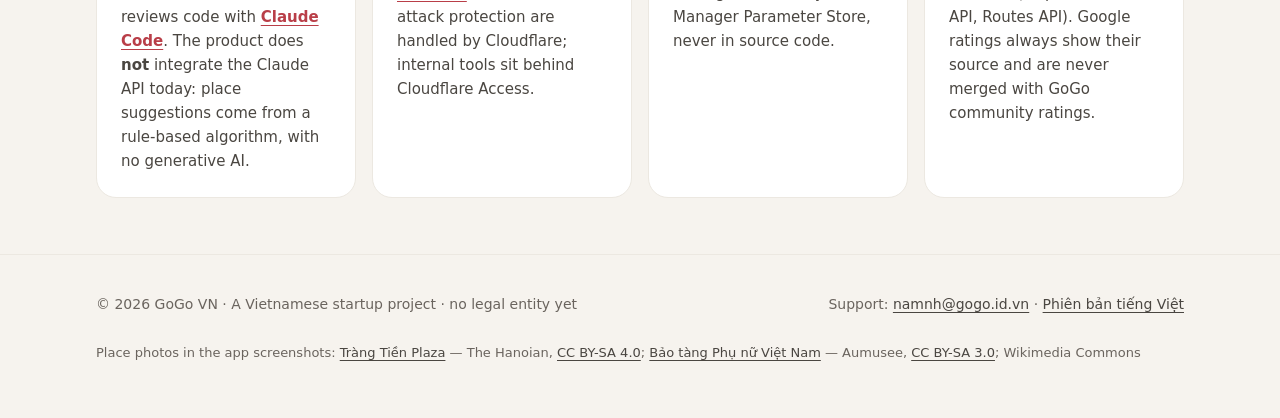
==== commit d02ab853: "Merge 8c024f0266b13258d9ed9925027febb5f3c40407 into e4035928c5279d8f6acab5095f24fe7ac3630b87" ====
--- a/site/en/index.html
+++ b/site/en/index.html
@@ -382,10 +382,10 @@
       <a class="brand" href="/en/" aria-label="GoGo VN — home"><svg class="mark" viewBox="0 0 42 42" fill="none" aria-hidden="true"><circle cx="14" cy="21" r="9" fill="var(--coral)"/><circle cx="28" cy="21" r="9" fill="var(--coral)" opacity="0.6"/><path d="M21 14C17 14 14 17 14 21C14 25 17 28 21 28C25 28 28 25 28 21C28 17 25 14 21 14Z" fill="#FFFFFF"/></svg>GoGo VN</a>
       <nav aria-label="Main navigation">
         <ul class="links">
-          <li><a href="/en/#demo">Product</a></li>
-          <li><a href="/en/#how">How it works</a></li>
-          <li><a href="/en/#stage">Progress</a></li>
-          <li><a href="/en/#contact">Contact</a></li>
+          <li><a href="#demo">Product</a></li>
+          <li><a href="#how">How it works</a></li>
+          <li><a href="#stage">Progress</a></li>
+          <li><a href="#contact">Contact</a></li>
         </ul>
       </nav>
       <div class="lang" role="group" aria-label="Language"><a href="/" hreflang="vi" lang="vi">VI</a><a href="/en/" hreflang="en" lang="en" aria-current="page">EN</a></div>
@@ -499,7 +499,7 @@
     <div class="wrap">
       <span>© 2026 GoGo VN · A Vietnamese startup project · no legal entity yet</span>
       <span class="credits">Place photos in the app screenshots: <a href="https://commons.wikimedia.org/wiki/File:Tr%C3%A0ng_Ti%E1%BB%81n_Plaza_-_2022-09-02_01.jpg">Tràng Tiền Plaza</a> — The Hanoian, <a href="https://creativecommons.org/licenses/by-sa/4.0/">CC BY-SA 4.0</a>; <a href="https://commons.wikimedia.org/wiki/File:Vietnamese_Women%27s_Museum_Building.JPG">Bảo tàng Phụ nữ Việt Nam</a> — Aumusee, <a href="https://creativecommons.org/licenses/by-sa/3.0/">CC BY-SA 3.0</a>; Wikimedia Commons</span>
-      <span>Support: <a href="mailto:namnh@gogo.id.vn">namnh@gogo.id.vn</a> · <a href="/en/privacy/">Privacy</a> · <a href="/en/delete-my-data/">Delete your data</a> · <a href="/" hreflang="vi" lang="vi">Phiên bản tiếng Việt</a></span>
+      <span>Support: <a href="mailto:namnh@gogo.id.vn">namnh@gogo.id.vn</a> · <a href="/" hreflang="vi" lang="vi">Phiên bản tiếng Việt</a></span>
     </div>
   </footer>
   
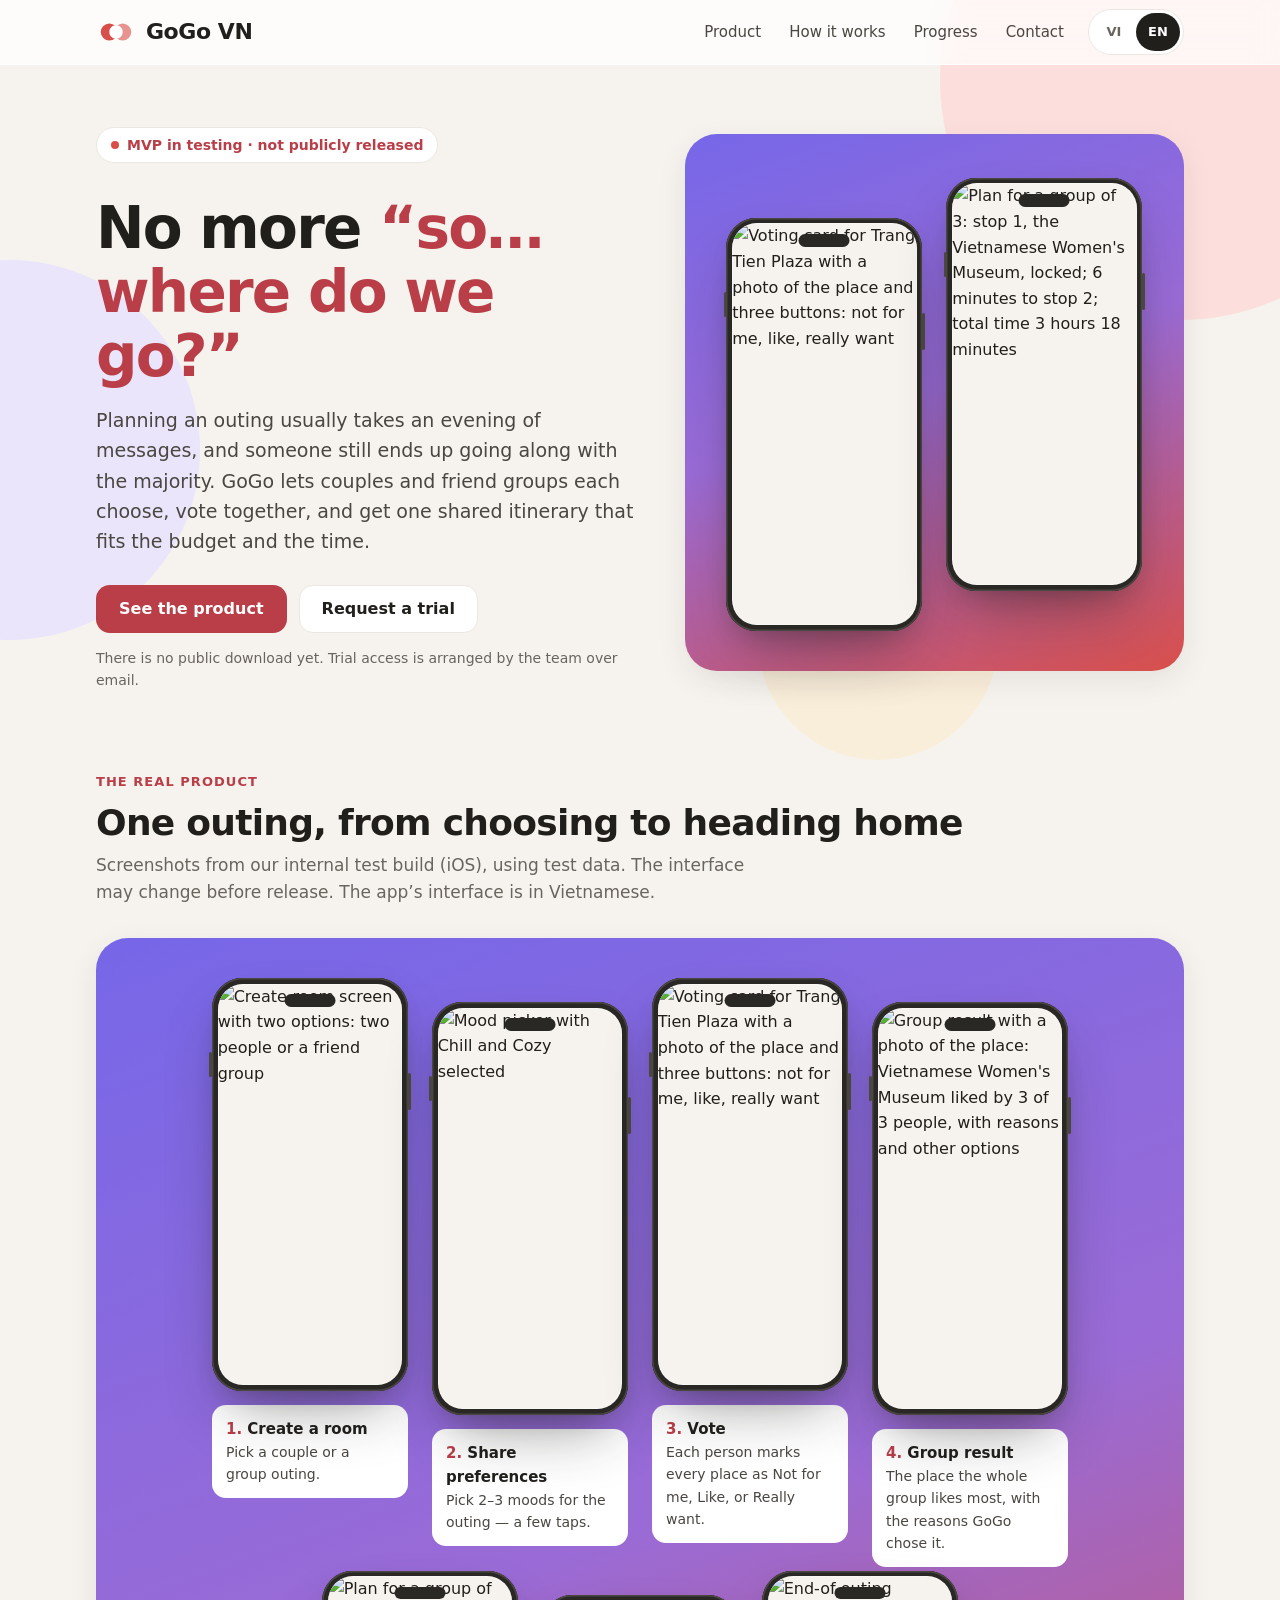
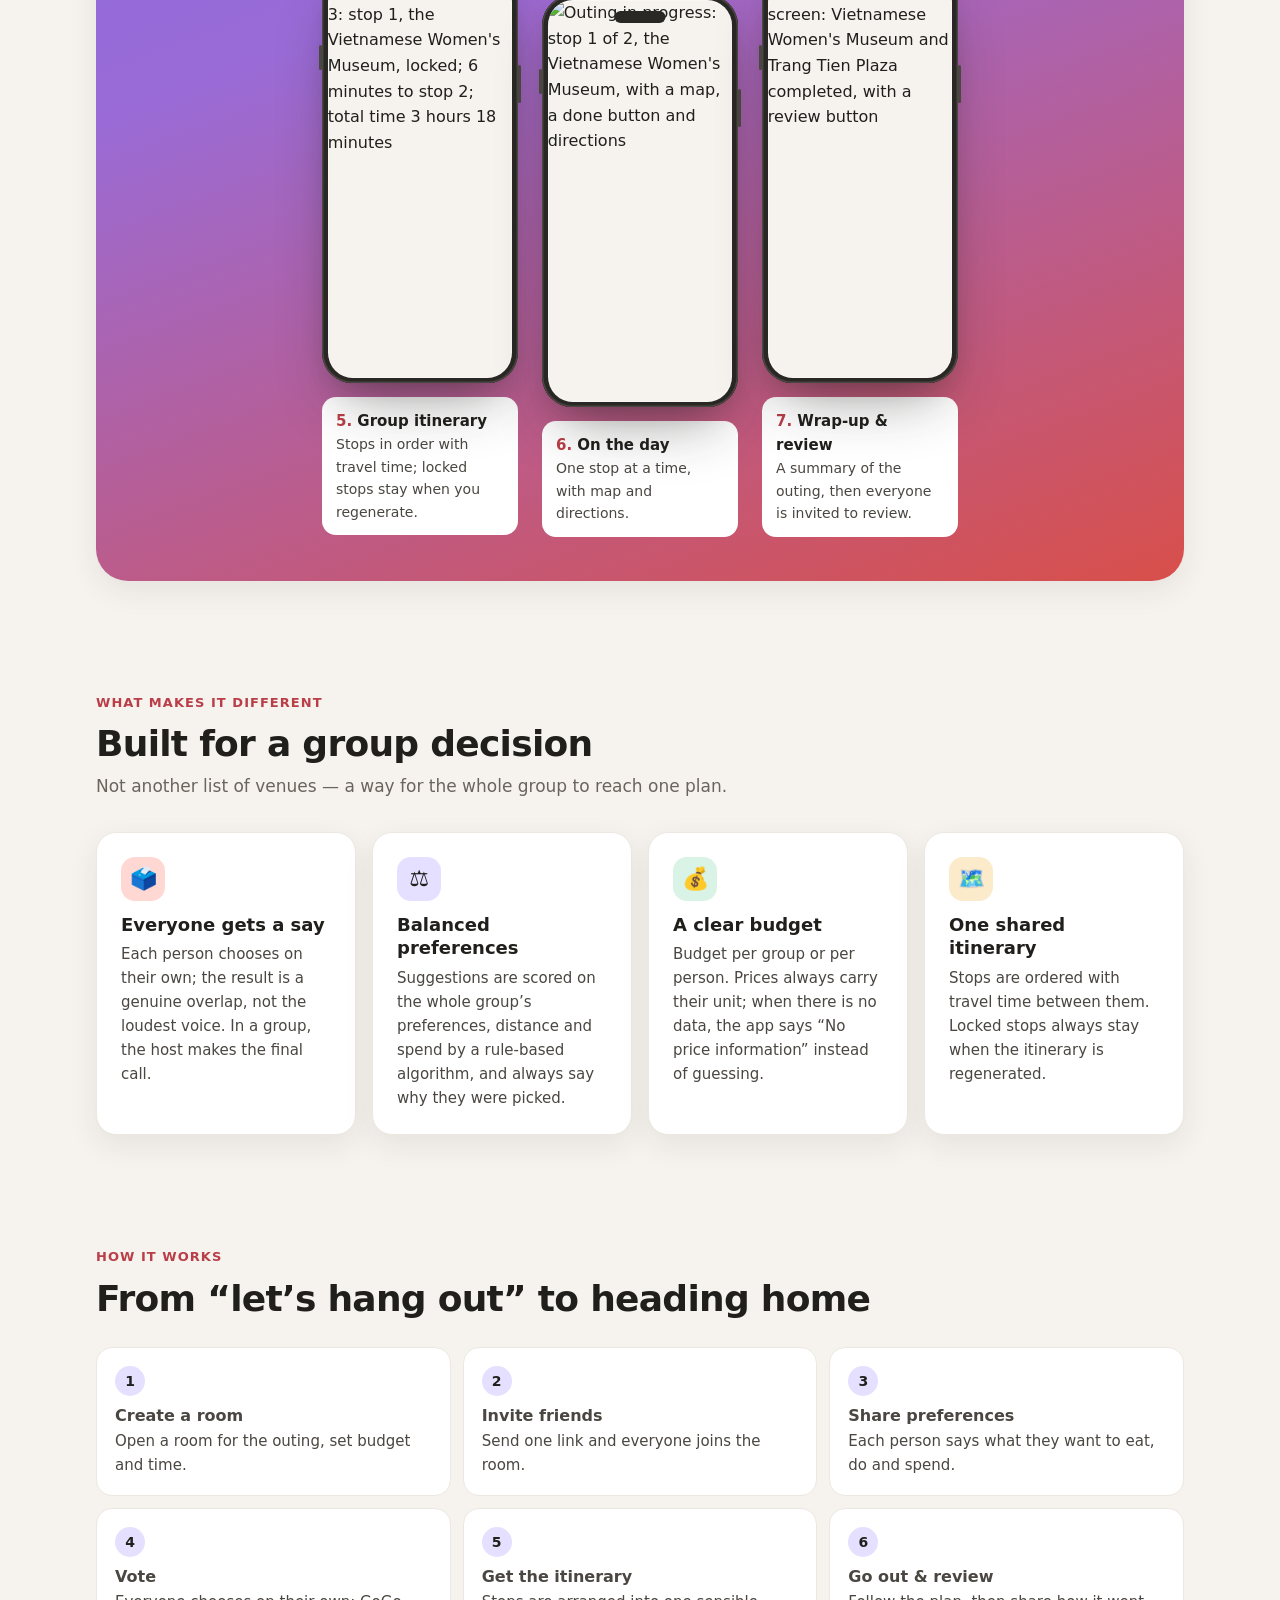
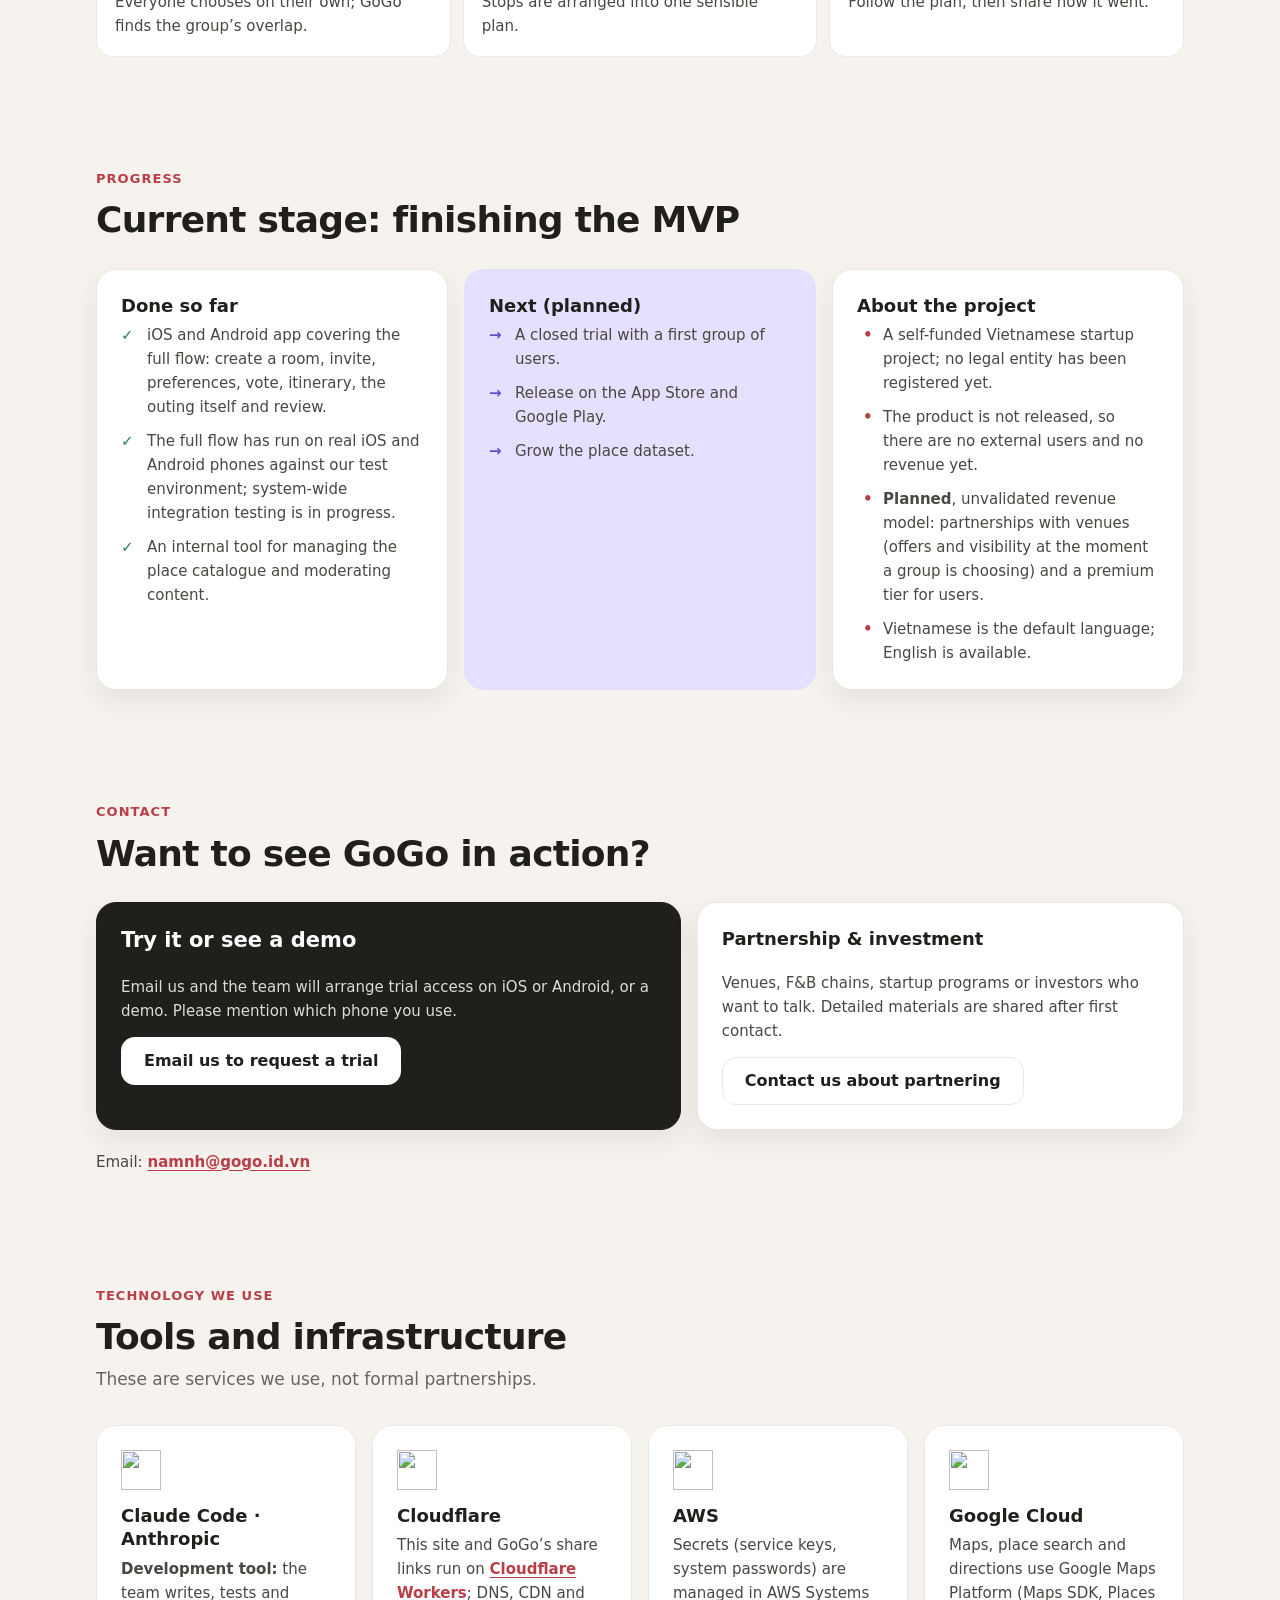
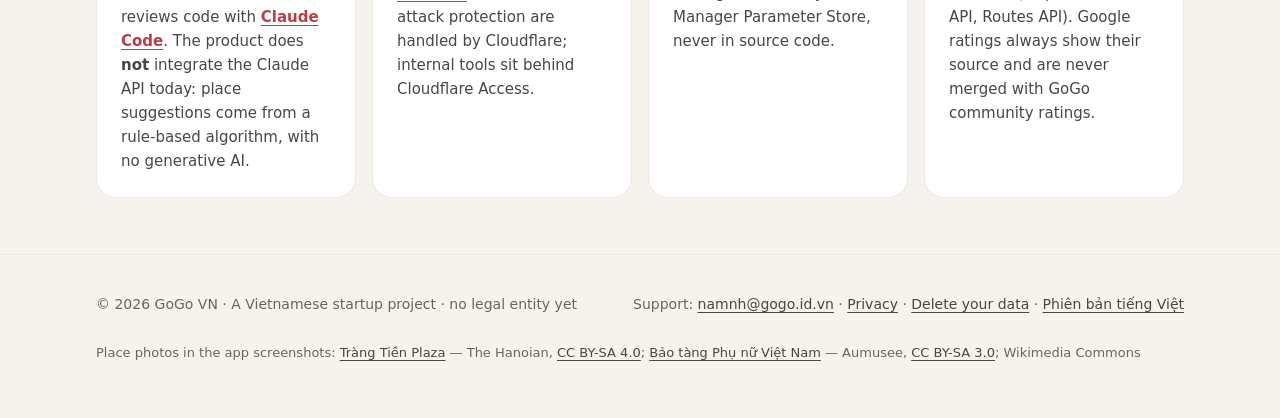
==== commit 99f43a0a: "Merge 617f49c599930843b05e6af655d5ea2075cbcce8 into 8c024f0266b13258d9ed9925027febb5f3c40407" ====
--- a/site/en/index.html
+++ b/site/en/index.html
@@ -382,10 +382,10 @@
       <a class="brand" href="/en/" aria-label="GoGo VN — home"><svg class="mark" viewBox="0 0 42 42" fill="none" aria-hidden="true"><circle cx="14" cy="21" r="9" fill="var(--coral)"/><circle cx="28" cy="21" r="9" fill="var(--coral)" opacity="0.6"/><path d="M21 14C17 14 14 17 14 21C14 25 17 28 21 28C25 28 28 25 28 21C28 17 25 14 21 14Z" fill="#FFFFFF"/></svg>GoGo VN</a>
       <nav aria-label="Main navigation">
         <ul class="links">
-          <li><a href="#demo">Product</a></li>
-          <li><a href="#how">How it works</a></li>
-          <li><a href="#stage">Progress</a></li>
-          <li><a href="#contact">Contact</a></li>
+          <li><a href="/en/#demo">Product</a></li>
+          <li><a href="/en/#how">How it works</a></li>
+          <li><a href="/en/#stage">Progress</a></li>
+          <li><a href="/en/#contact">Contact</a></li>
         </ul>
       </nav>
       <div class="lang" role="group" aria-label="Language"><a href="/" hreflang="vi" lang="vi">VI</a><a href="/en/" hreflang="en" lang="en" aria-current="page">EN</a></div>
@@ -499,7 +499,7 @@
     <div class="wrap">
       <span>© 2026 GoGo VN · A Vietnamese startup project · no legal entity yet</span>
       <span class="credits">Place photos in the app screenshots: <a href="https://commons.wikimedia.org/wiki/File:Tr%C3%A0ng_Ti%E1%BB%81n_Plaza_-_2022-09-02_01.jpg">Tràng Tiền Plaza</a> — The Hanoian, <a href="https://creativecommons.org/licenses/by-sa/4.0/">CC BY-SA 4.0</a>; <a href="https://commons.wikimedia.org/wiki/File:Vietnamese_Women%27s_Museum_Building.JPG">Bảo tàng Phụ nữ Việt Nam</a> — Aumusee, <a href="https://creativecommons.org/licenses/by-sa/3.0/">CC BY-SA 3.0</a>; Wikimedia Commons</span>
-      <span>Support: <a href="mailto:namnh@gogo.id.vn">namnh@gogo.id.vn</a> · <a href="/" hreflang="vi" lang="vi">Phiên bản tiếng Việt</a></span>
+      <span>Support: <a href="mailto:namnh@gogo.id.vn">namnh@gogo.id.vn</a> · <a href="/en/privacy/">Privacy</a> · <a href="/en/delete-my-data/">Delete your data</a> · <a href="/" hreflang="vi" lang="vi">Phiên bản tiếng Việt</a></span>
     </div>
   </footer>
   
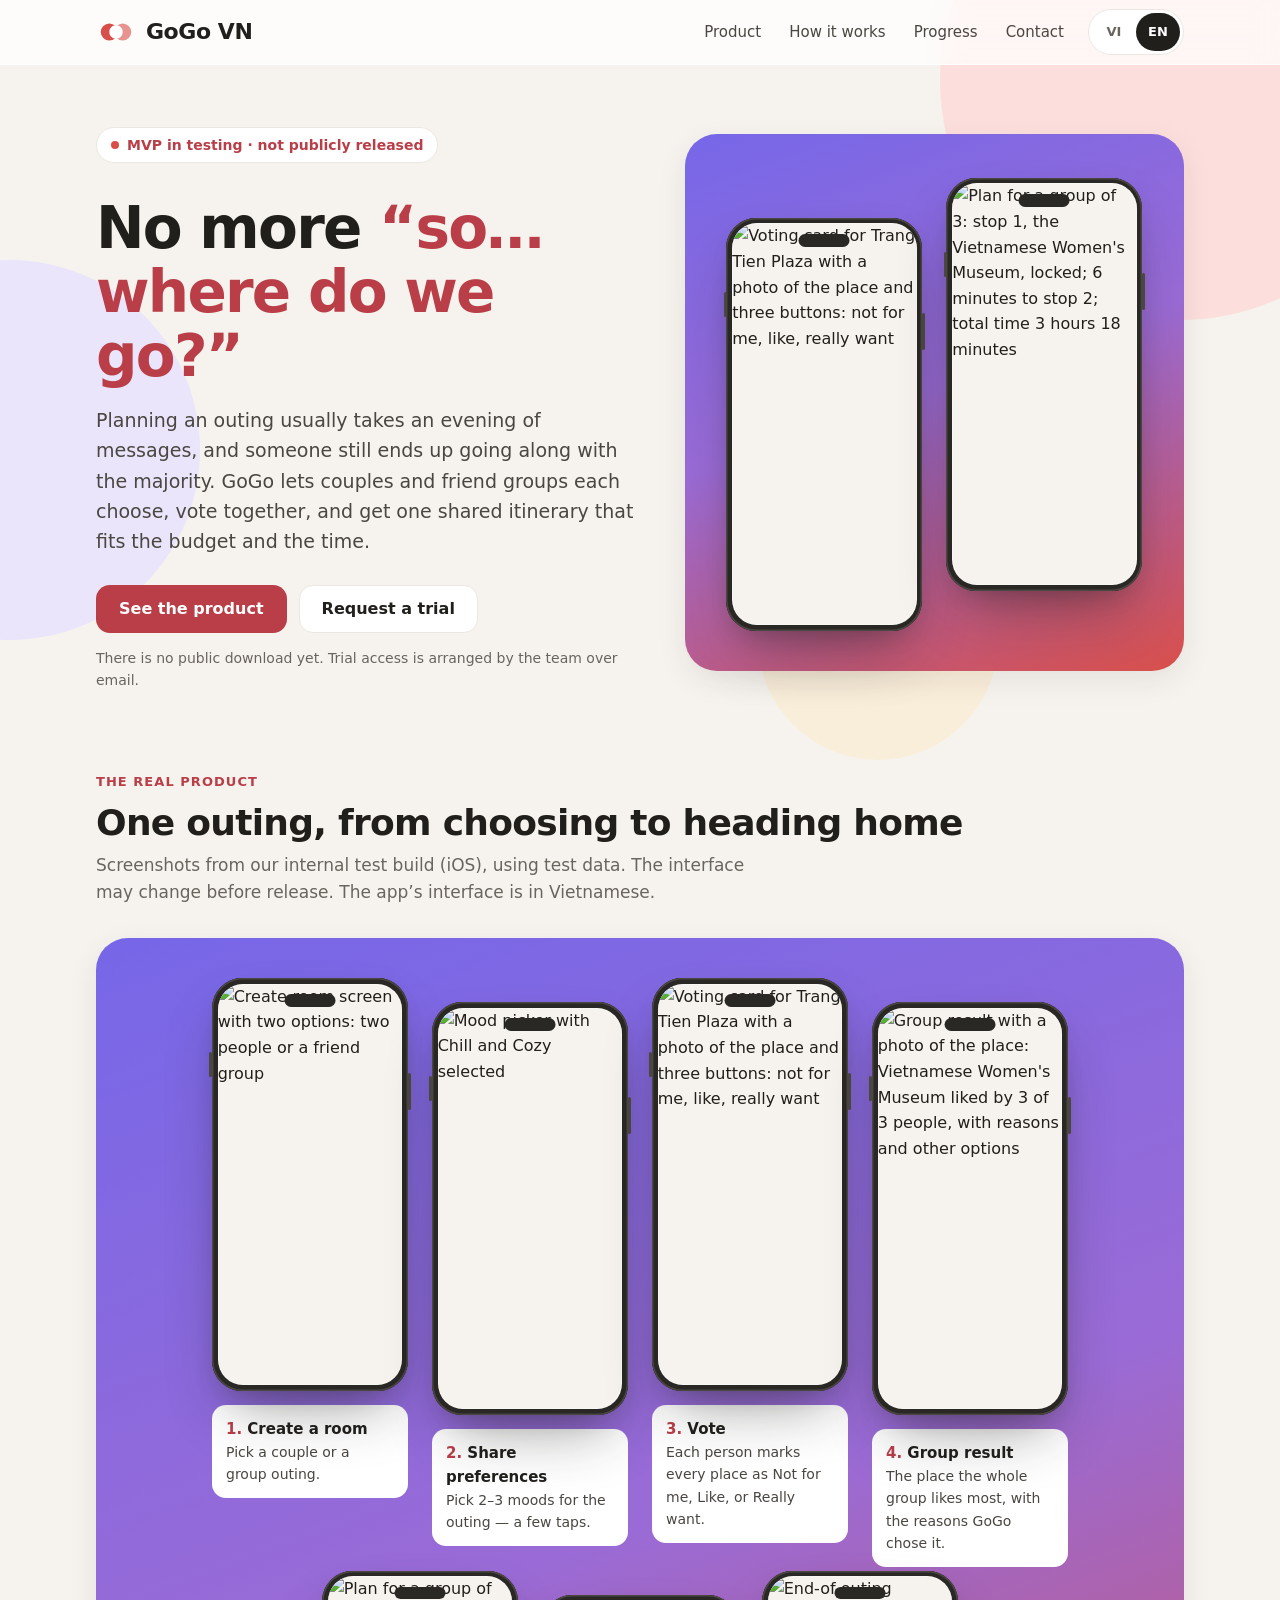
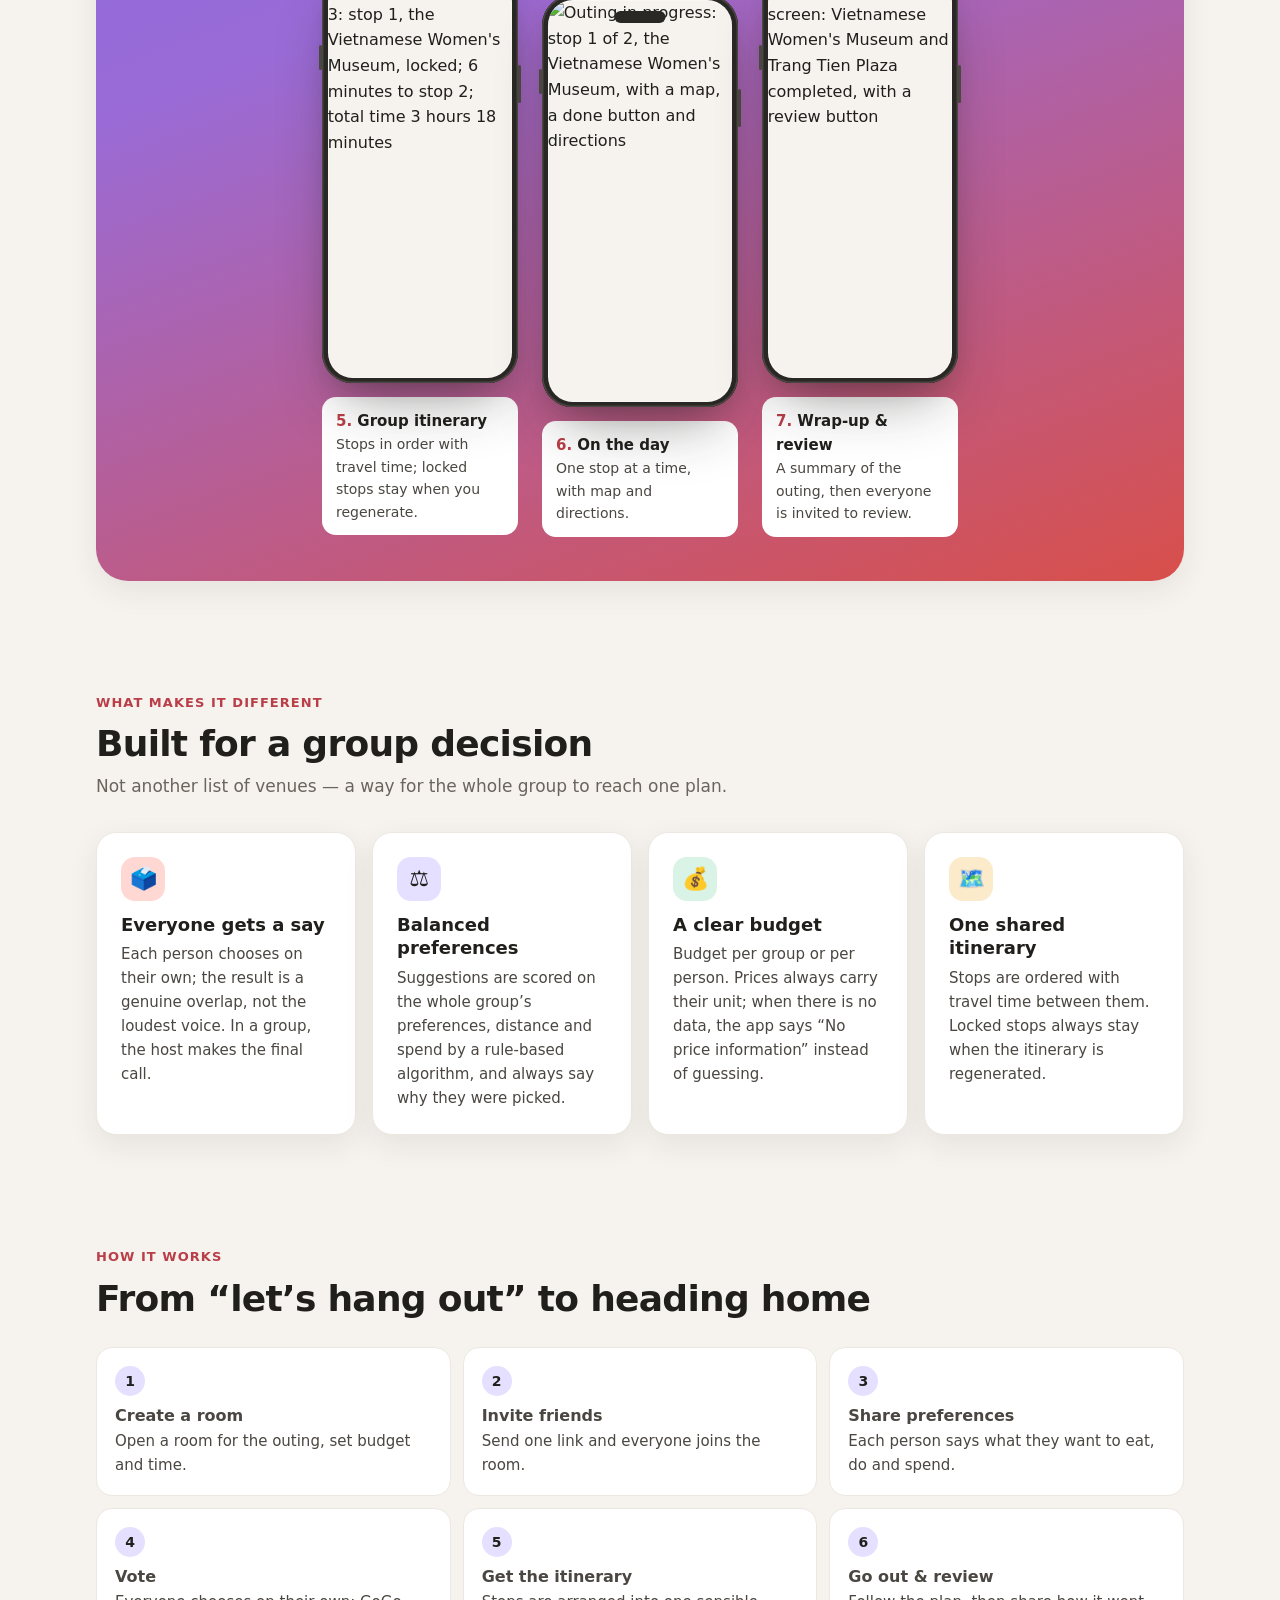
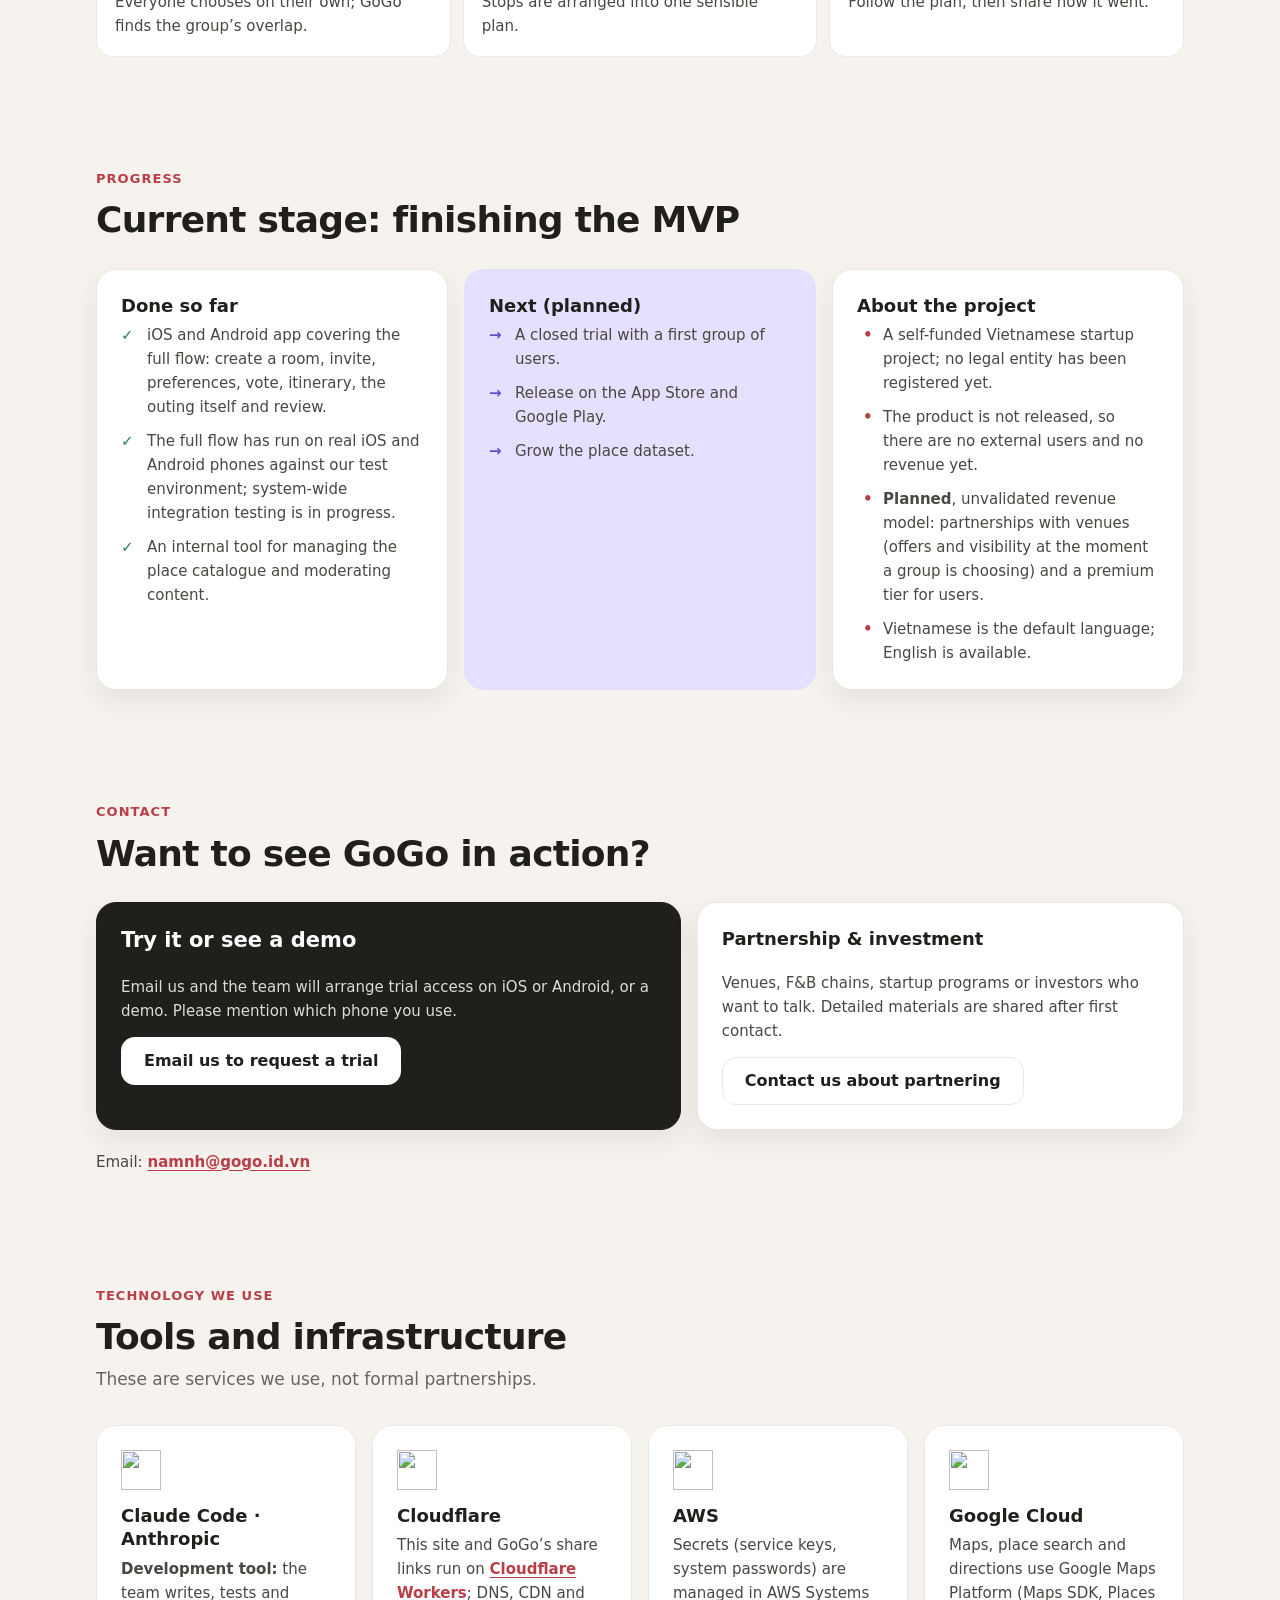
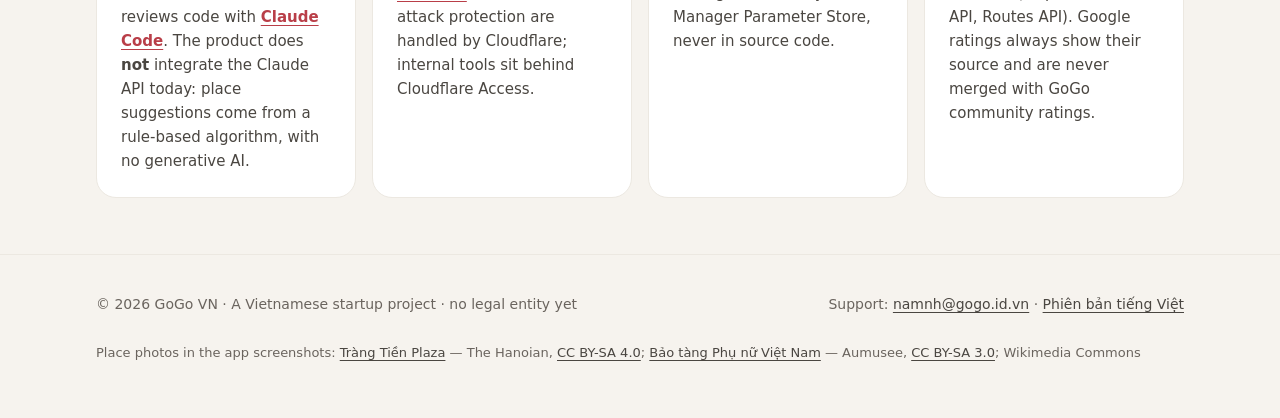
==== commit e3ed62a4: "Merge 09a57ea14e91bb8b5757b1eb8f1971374cf2ea81 into e4035928c5279d8f6acab5095f24fe7ac3630b87" ====
--- a/site/en/index.html
+++ b/site/en/index.html
@@ -382,10 +382,10 @@
       <a class="brand" href="/en/" aria-label="GoGo VN — home"><svg class="mark" viewBox="0 0 42 42" fill="none" aria-hidden="true"><circle cx="14" cy="21" r="9" fill="var(--coral)"/><circle cx="28" cy="21" r="9" fill="var(--coral)" opacity="0.6"/><path d="M21 14C17 14 14 17 14 21C14 25 17 28 21 28C25 28 28 25 28 21C28 17 25 14 21 14Z" fill="#FFFFFF"/></svg>GoGo VN</a>
       <nav aria-label="Main navigation">
         <ul class="links">
-          <li><a href="/en/#demo">Product</a></li>
-          <li><a href="/en/#how">How it works</a></li>
-          <li><a href="/en/#stage">Progress</a></li>
-          <li><a href="/en/#contact">Contact</a></li>
+          <li><a href="#demo">Product</a></li>
+          <li><a href="#how">How it works</a></li>
+          <li><a href="#stage">Progress</a></li>
+          <li><a href="#contact">Contact</a></li>
         </ul>
       </nav>
       <div class="lang" role="group" aria-label="Language"><a href="/" hreflang="vi" lang="vi">VI</a><a href="/en/" hreflang="en" lang="en" aria-current="page">EN</a></div>
@@ -499,7 +499,7 @@
     <div class="wrap">
       <span>© 2026 GoGo VN · A Vietnamese startup project · no legal entity yet</span>
       <span class="credits">Place photos in the app screenshots: <a href="https://commons.wikimedia.org/wiki/File:Tr%C3%A0ng_Ti%E1%BB%81n_Plaza_-_2022-09-02_01.jpg">Tràng Tiền Plaza</a> — The Hanoian, <a href="https://creativecommons.org/licenses/by-sa/4.0/">CC BY-SA 4.0</a>; <a href="https://commons.wikimedia.org/wiki/File:Vietnamese_Women%27s_Museum_Building.JPG">Bảo tàng Phụ nữ Việt Nam</a> — Aumusee, <a href="https://creativecommons.org/licenses/by-sa/3.0/">CC BY-SA 3.0</a>; Wikimedia Commons</span>
-      <span>Support: <a href="mailto:namnh@gogo.id.vn">namnh@gogo.id.vn</a> · <a href="/en/privacy/">Privacy</a> · <a href="/en/delete-my-data/">Delete your data</a> · <a href="/" hreflang="vi" lang="vi">Phiên bản tiếng Việt</a></span>
+      <span>Support: <a href="mailto:namnh@gogo.id.vn">namnh@gogo.id.vn</a> · <a href="/" hreflang="vi" lang="vi">Phiên bản tiếng Việt</a></span>
     </div>
   </footer>
   
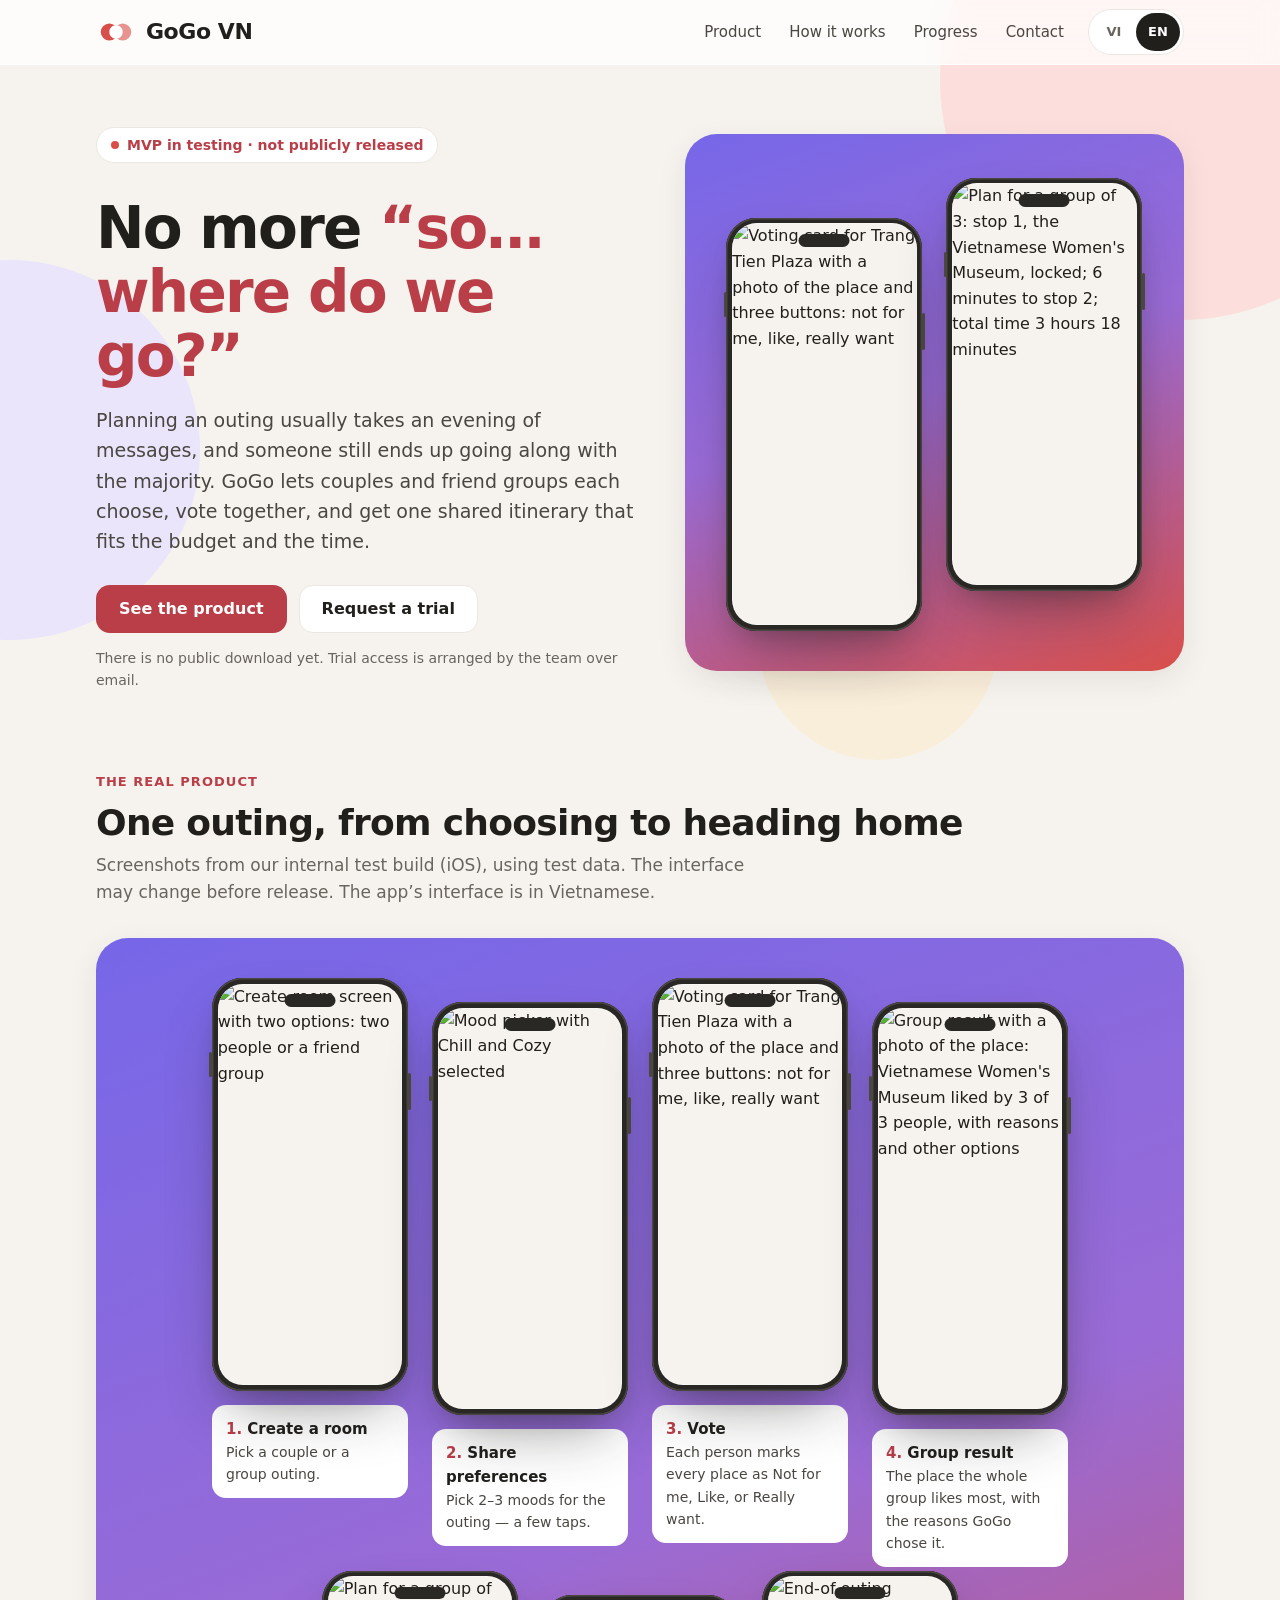
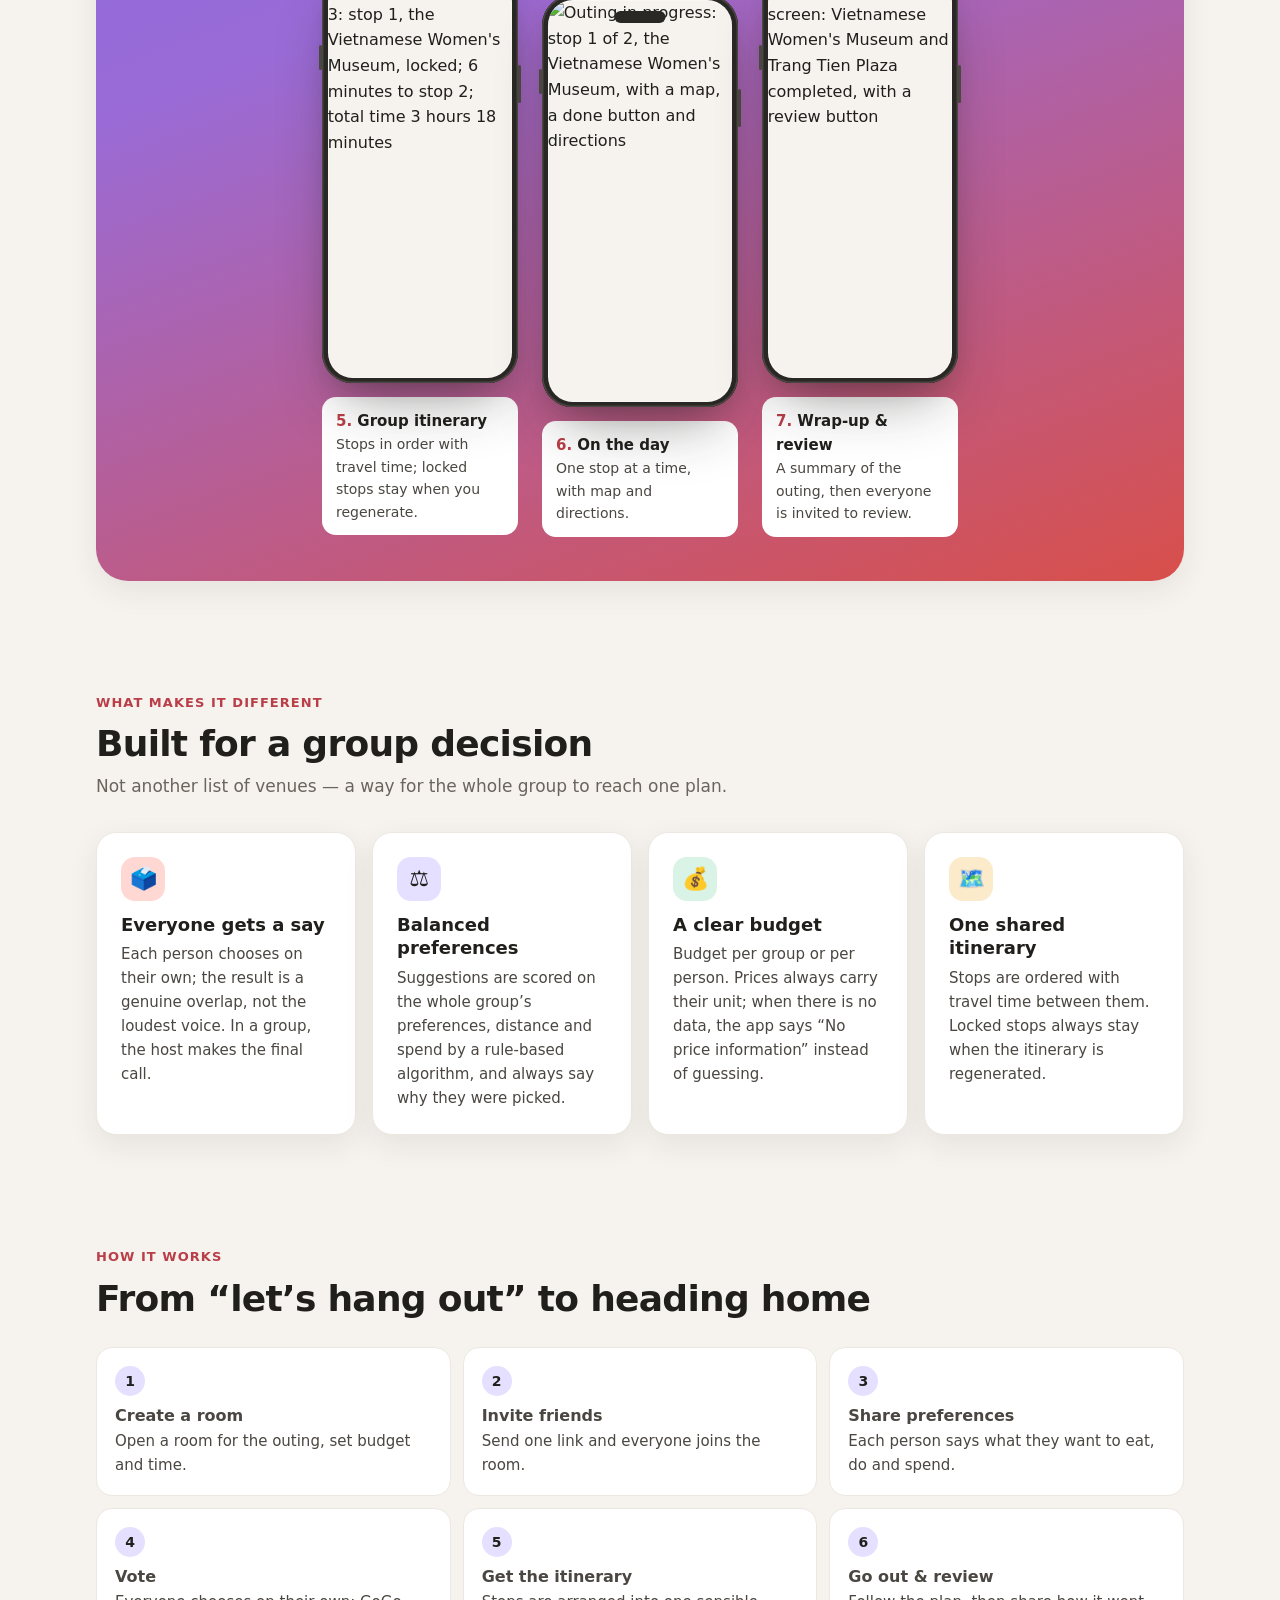
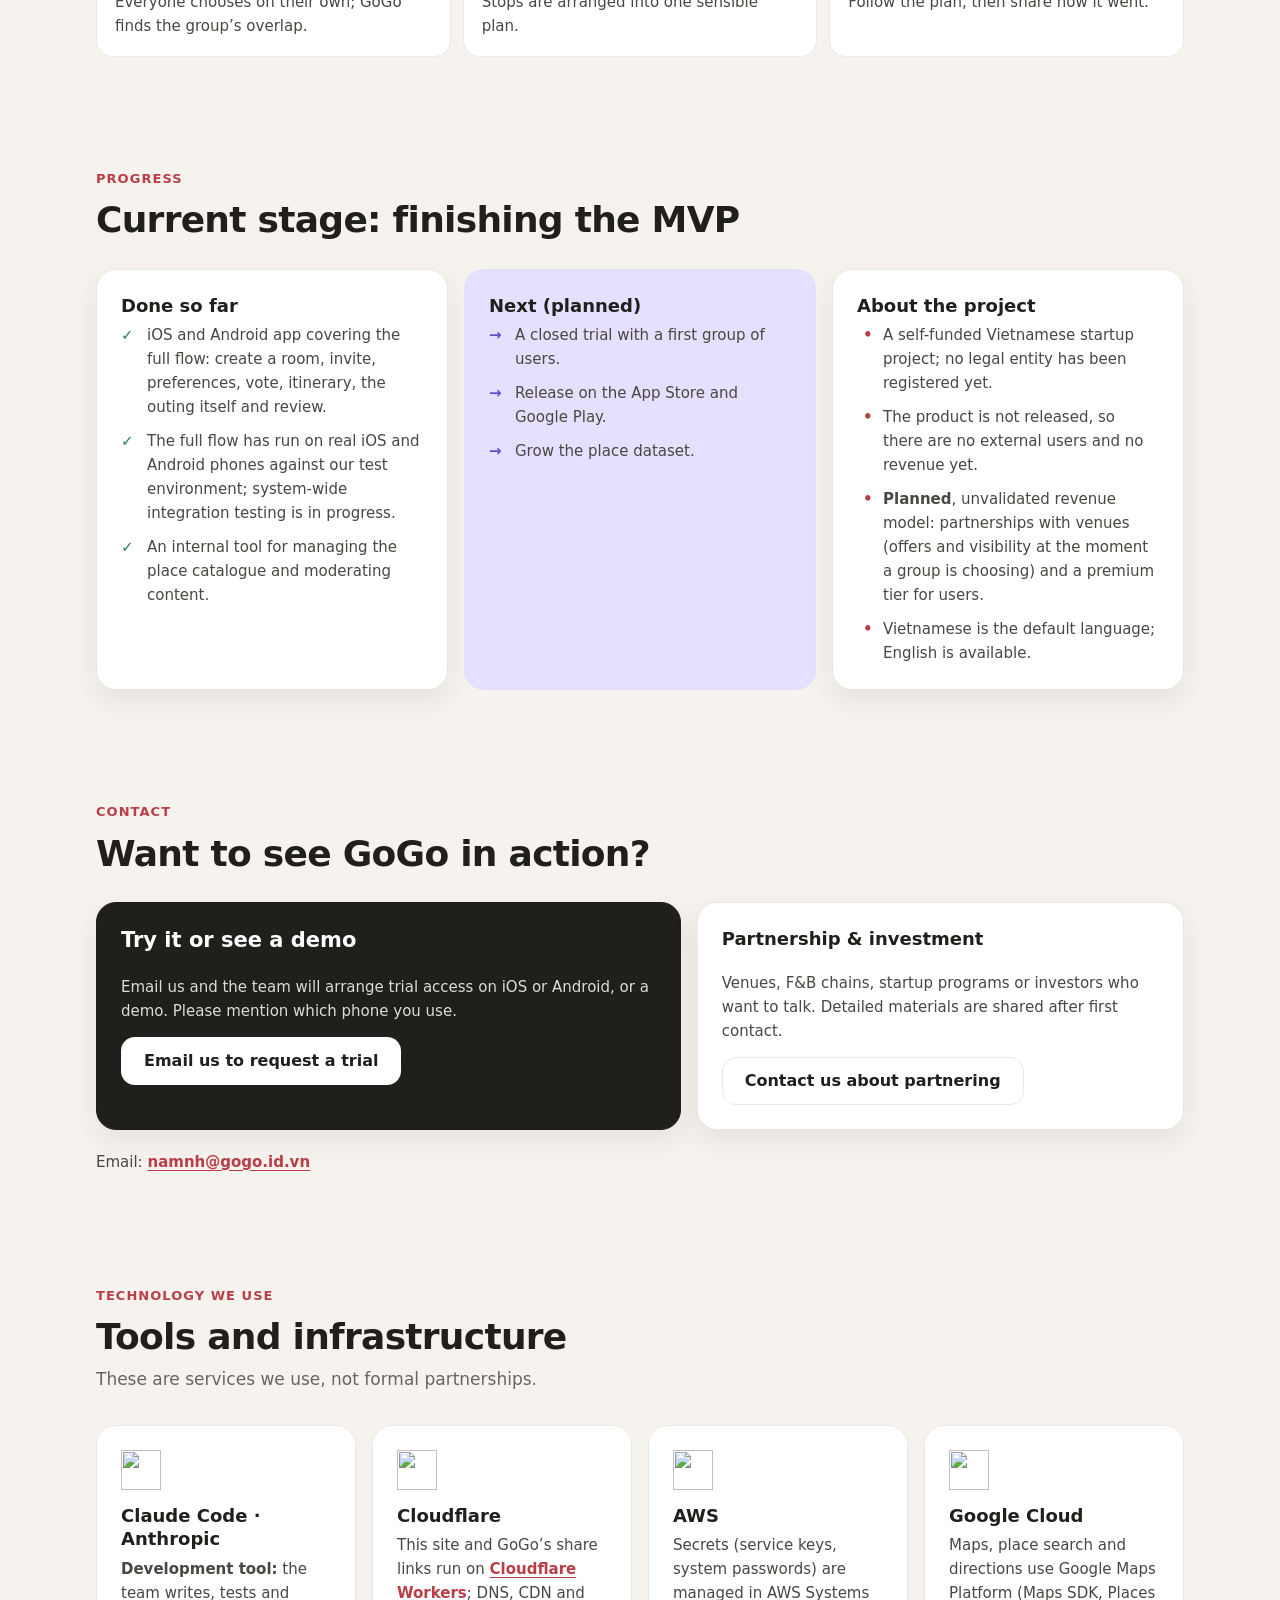
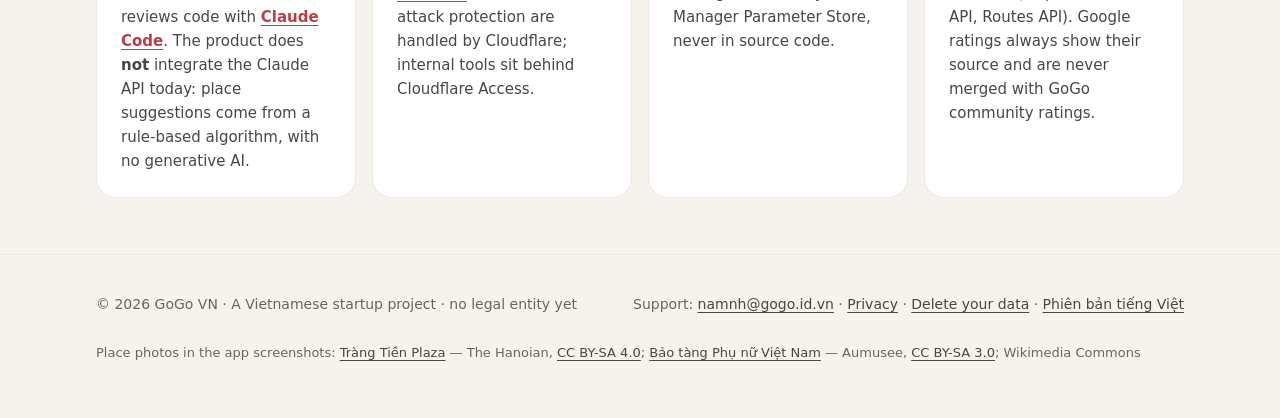
==== commit 6d6feed6: "Merge 56766909a872f1a7dbaefcea8b82067638b6a46e into 09a57ea14e91bb8b5757b1eb8f1971374cf2ea81" ====
--- a/site/en/index.html
+++ b/site/en/index.html
@@ -499,7 +499,7 @@
     <div class="wrap">
       <span>© 2026 GoGo VN · A Vietnamese startup project · no legal entity yet</span>
       <span class="credits">Place photos in the app screenshots: <a href="https://commons.wikimedia.org/wiki/File:Tr%C3%A0ng_Ti%E1%BB%81n_Plaza_-_2022-09-02_01.jpg">Tràng Tiền Plaza</a> — The Hanoian, <a href="https://creativecommons.org/licenses/by-sa/4.0/">CC BY-SA 4.0</a>; <a href="https://commons.wikimedia.org/wiki/File:Vietnamese_Women%27s_Museum_Building.JPG">Bảo tàng Phụ nữ Việt Nam</a> — Aumusee, <a href="https://creativecommons.org/licenses/by-sa/3.0/">CC BY-SA 3.0</a>; Wikimedia Commons</span>
-      <span>Support: <a href="mailto:namnh@gogo.id.vn">namnh@gogo.id.vn</a> · <a href="/" hreflang="vi" lang="vi">Phiên bản tiếng Việt</a></span>
+      <span>Support: <a href="mailto:namnh@gogo.id.vn">namnh@gogo.id.vn</a> · <a href="/en/privacy/">Privacy</a> · <a href="/en/delete-my-data/">Delete your data</a> · <a href="/" hreflang="vi" lang="vi">Phiên bản tiếng Việt</a></span>
     </div>
   </footer>
   
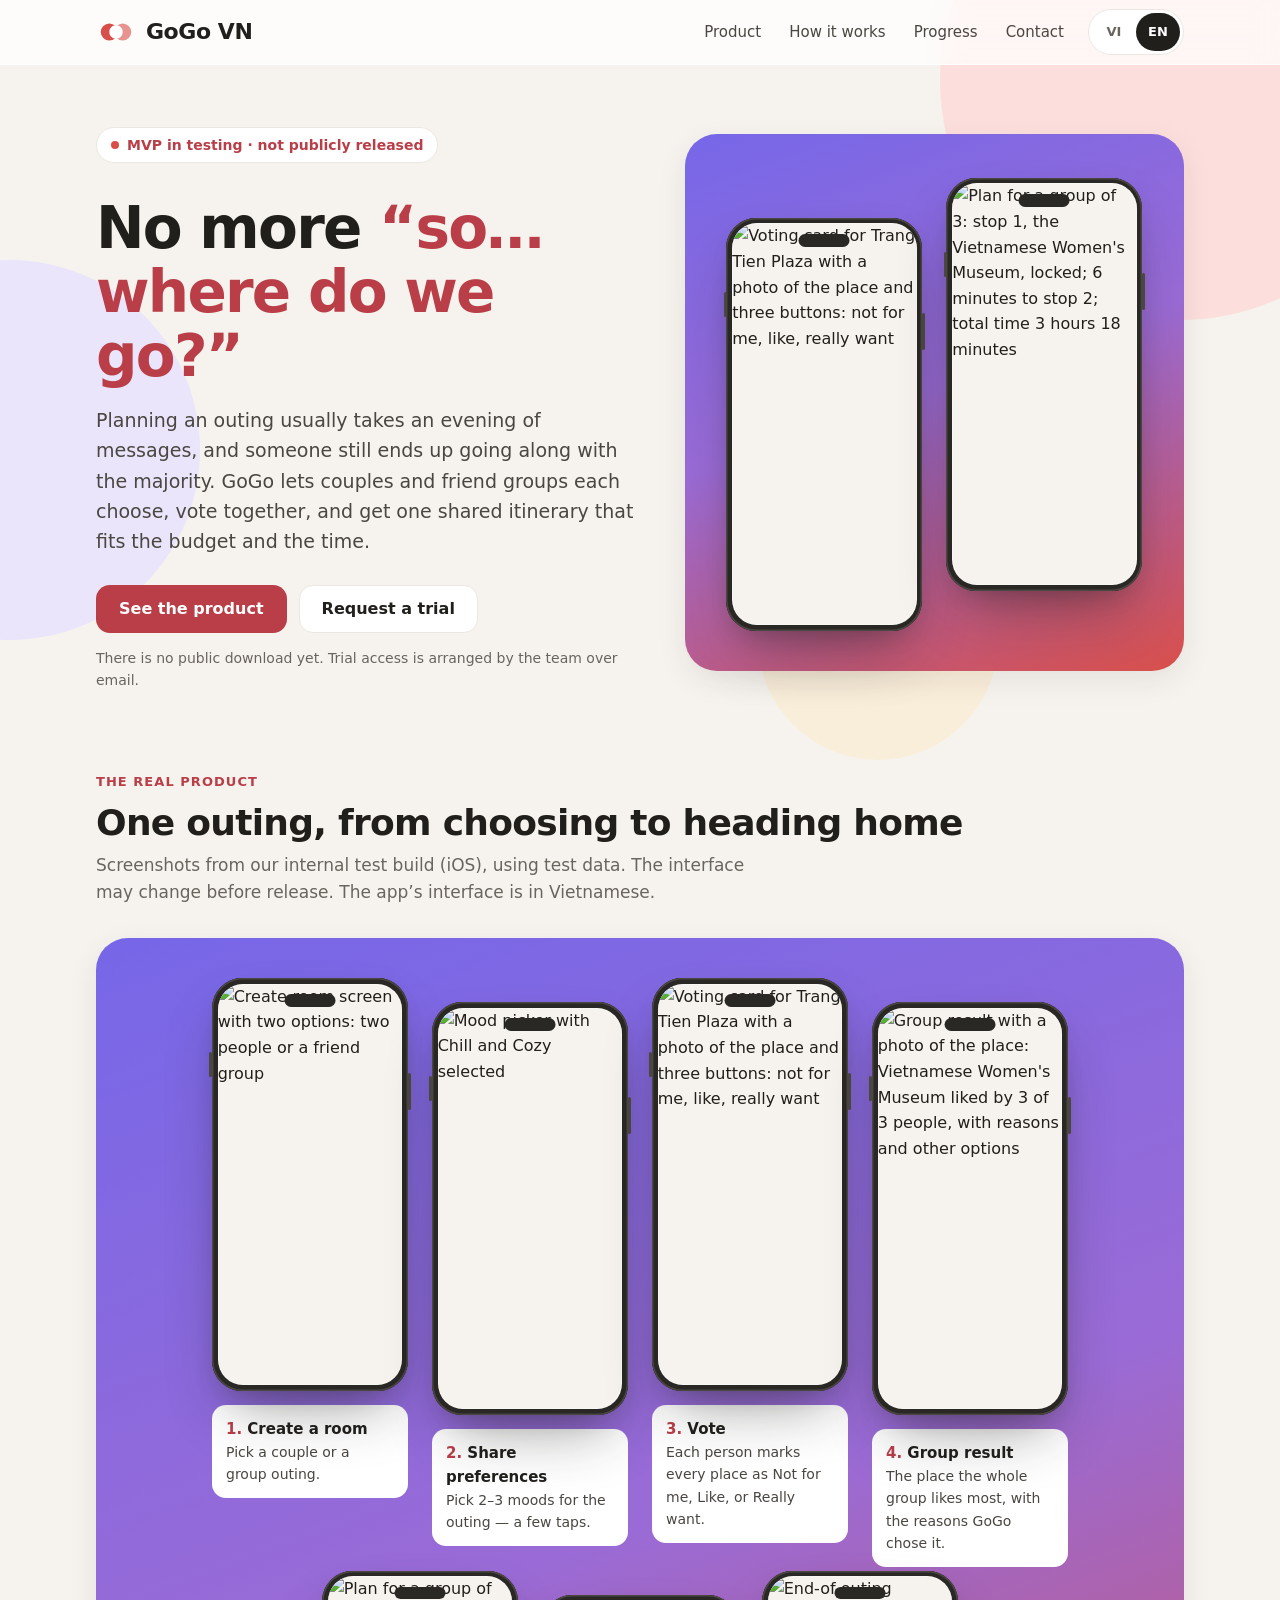
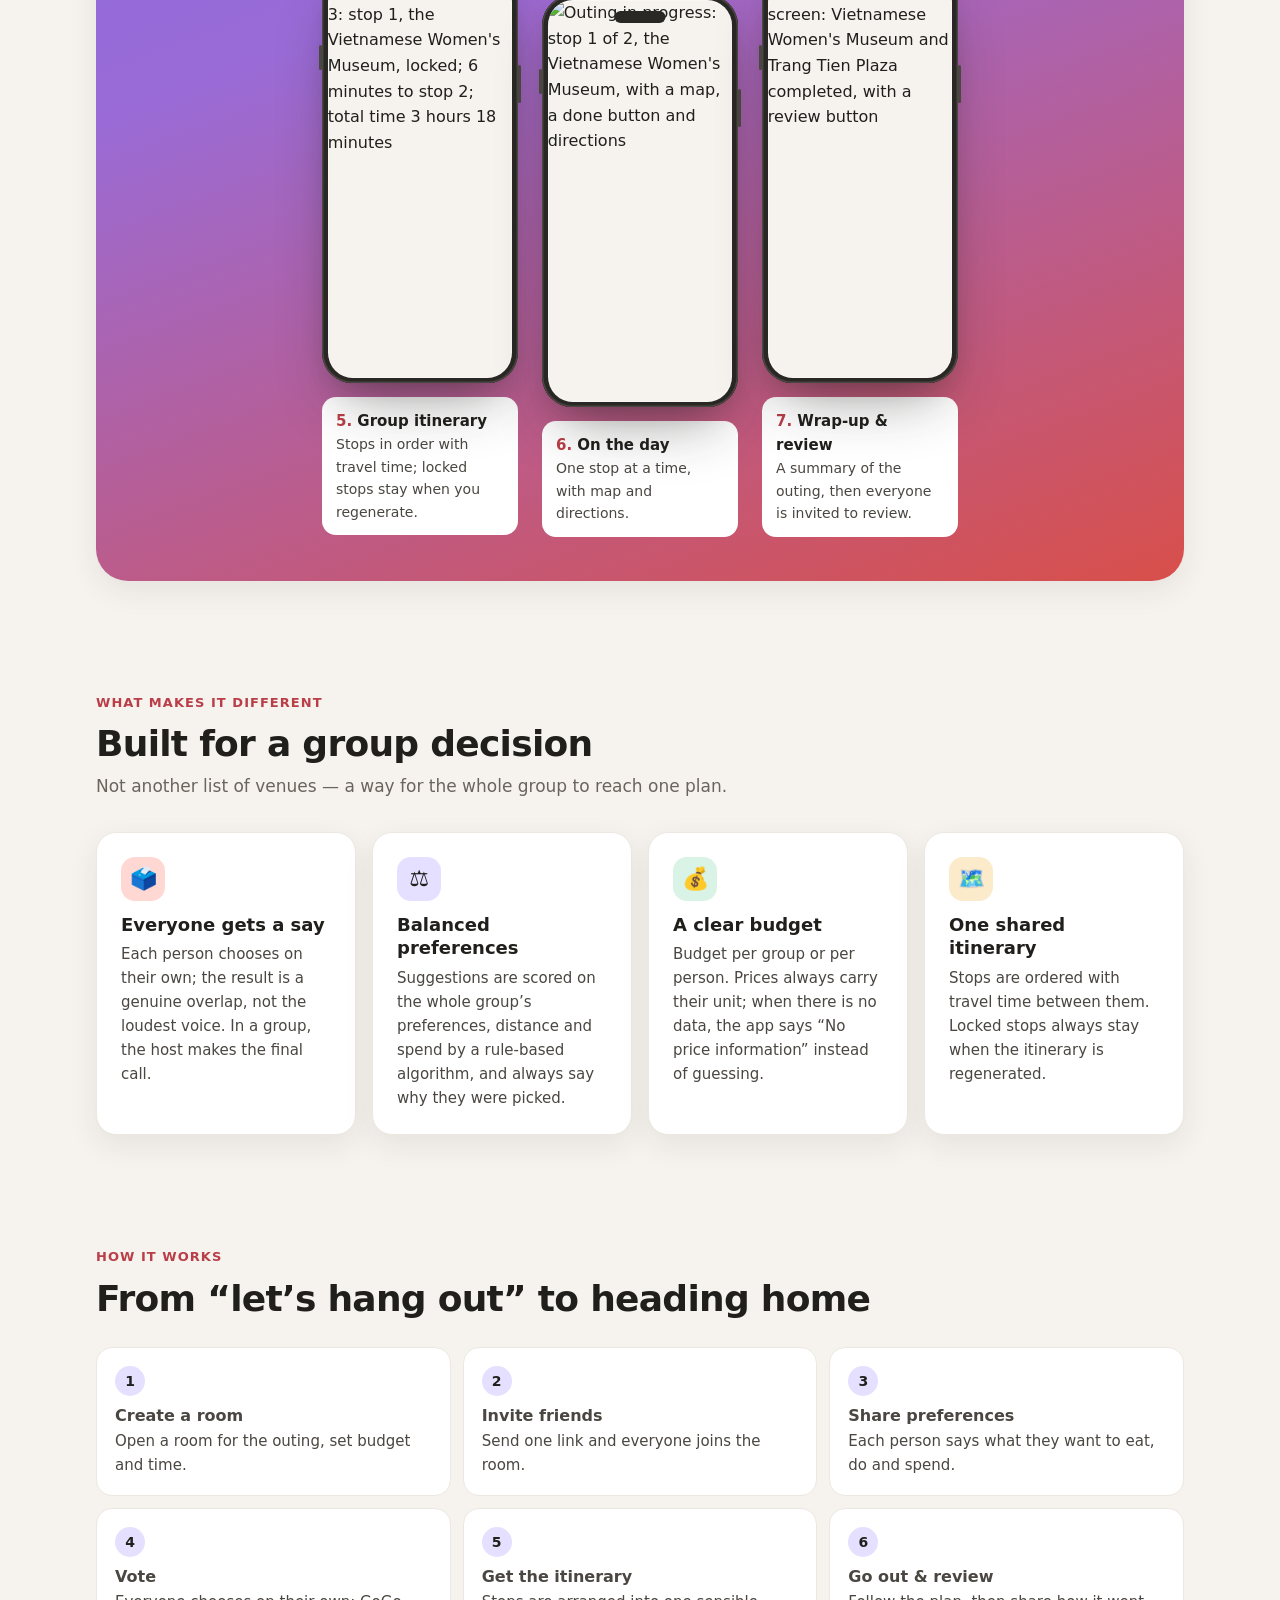
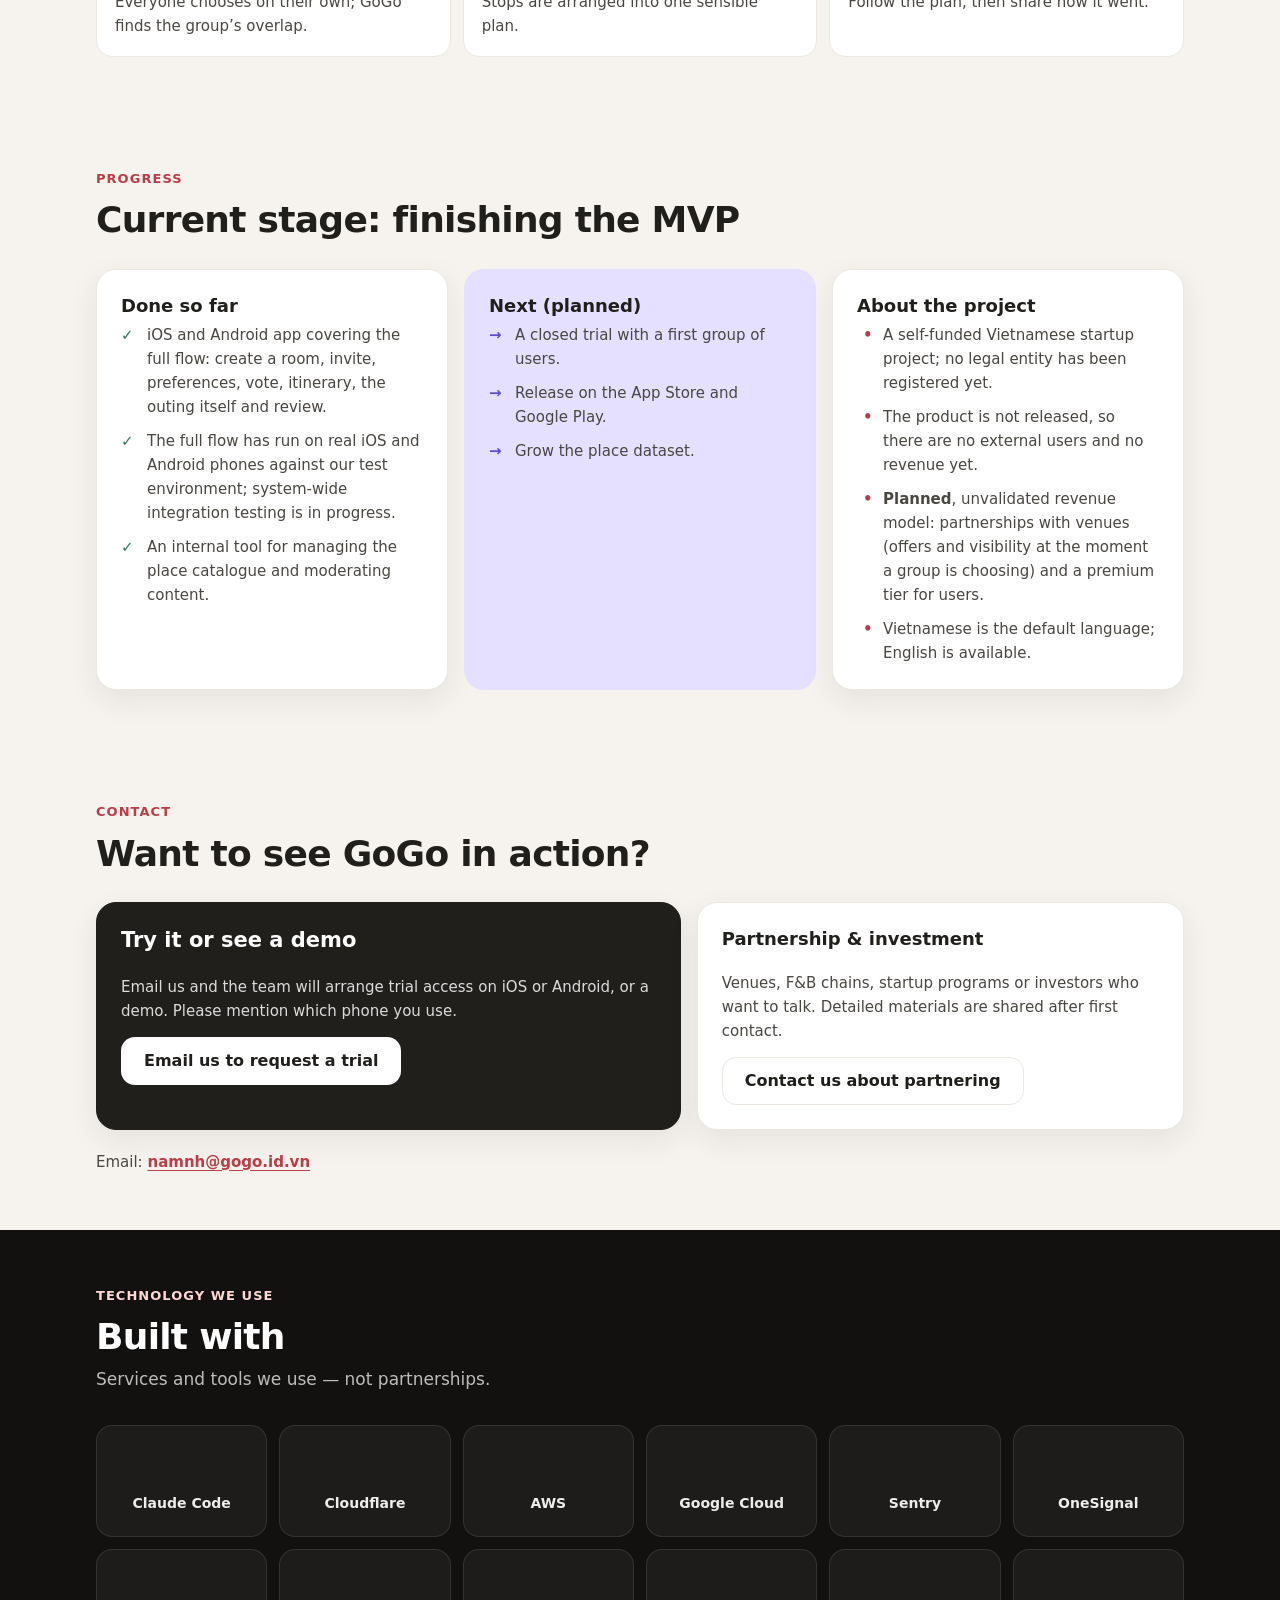
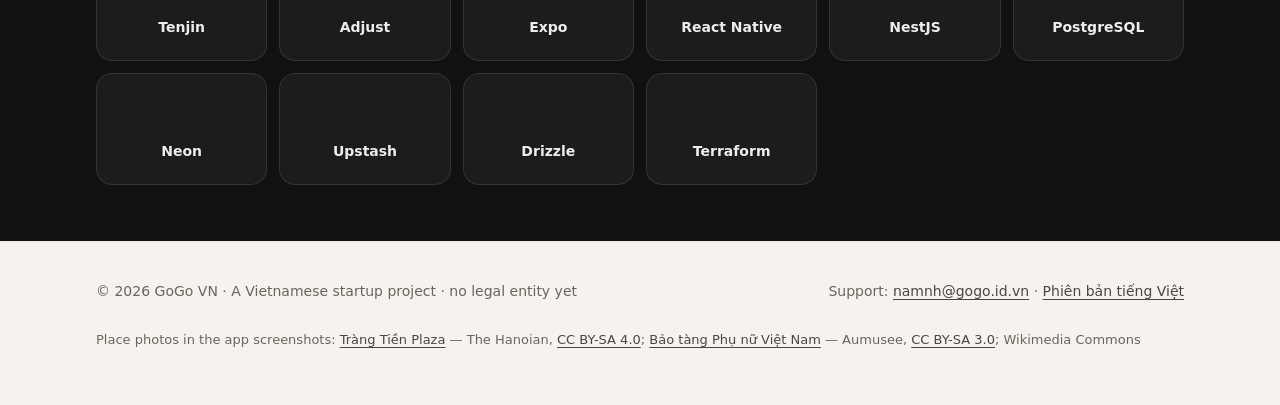
==== commit 93621702: "feat: tech section as a logo wall on a black band List the services and tools we use (16 logos, whit" ====
--- a/site/en/index.html
+++ b/site/en/index.html
@@ -23,148 +23,10 @@
   <meta name="theme-color" content="#F6F3EE">
   <link rel="icon" type="image/png" sizes="32x32" href="/favicon-32.png">
   <link rel="apple-touch-icon" href="/apple-touch-icon.png">
+  <link rel="preconnect" href="https://fonts.googleapis.com">
+  <link rel="preconnect" href="https://fonts.gstatic.com" crossorigin>
+  <link href="https://fonts.googleapis.com/css2?family=Be+Vietnam+Pro:wght@400;500;600;700;800&display=swap&subset=vietnamese" rel="stylesheet">
   <style>
-    /* Be Vietnam Pro, served from this origin. Google Fonts was dropped in #4: opening any page
-       here sent the visitor's IP and User-Agent to Google's font hosts, which is a claim the
-       privacy page would then have had to make about itself. Sources and
-       sha256 per file are in README.md; the licence travels with the files (fonts/OFL.txt).
-       `build.mjs` refuses to emit a page that references any external script or stylesheet. */
-    /* vietnamese */
-    @font-face {
-      font-family: 'Be Vietnam Pro';
-      font-style: normal;
-      font-weight: 400;
-      font-display: swap;
-      src: url(/fonts/be-vietnam-pro-400-vietnamese.woff2) format('woff2');
-      unicode-range: U+0102-0103, U+0110-0111, U+0128-0129, U+0168-0169, U+01A0-01A1, U+01AF-01B0, U+0300-0301, U+0303-0304, U+0308-0309, U+0323, U+0329, U+1EA0-1EF9, U+20AB;
-    }
-    /* latin-ext */
-    @font-face {
-      font-family: 'Be Vietnam Pro';
-      font-style: normal;
-      font-weight: 400;
-      font-display: swap;
-      src: url(/fonts/be-vietnam-pro-400-latin-ext.woff2) format('woff2');
-      unicode-range: U+0100-02BA, U+02BD-02C5, U+02C7-02CC, U+02CE-02D7, U+02DD-02FF, U+0304, U+0308, U+0329, U+1D00-1DBF, U+1E00-1E9F, U+1EF2-1EFF, U+2020, U+20A0-20AB, U+20AD-20C4, U+2113, U+2C60-2C7F, U+A720-A7FF;
-    }
-    /* latin */
-    @font-face {
-      font-family: 'Be Vietnam Pro';
-      font-style: normal;
-      font-weight: 400;
-      font-display: swap;
-      src: url(/fonts/be-vietnam-pro-400-latin.woff2) format('woff2');
-      unicode-range: U+0000-00FF, U+0131, U+0152-0153, U+02BB-02BC, U+02C6, U+02DA, U+02DC, U+0304, U+0308, U+0329, U+2000-206F, U+20AC, U+2122, U+2191, U+2193, U+2212, U+2215, U+FEFF, U+FFFD;
-    }
-    /* vietnamese */
-    @font-face {
-      font-family: 'Be Vietnam Pro';
-      font-style: normal;
-      font-weight: 500;
-      font-display: swap;
-      src: url(/fonts/be-vietnam-pro-500-vietnamese.woff2) format('woff2');
-      unicode-range: U+0102-0103, U+0110-0111, U+0128-0129, U+0168-0169, U+01A0-01A1, U+01AF-01B0, U+0300-0301, U+0303-0304, U+0308-0309, U+0323, U+0329, U+1EA0-1EF9, U+20AB;
-    }
-    /* latin-ext */
-    @font-face {
-      font-family: 'Be Vietnam Pro';
-      font-style: normal;
-      font-weight: 500;
-      font-display: swap;
-      src: url(/fonts/be-vietnam-pro-500-latin-ext.woff2) format('woff2');
-      unicode-range: U+0100-02BA, U+02BD-02C5, U+02C7-02CC, U+02CE-02D7, U+02DD-02FF, U+0304, U+0308, U+0329, U+1D00-1DBF, U+1E00-1E9F, U+1EF2-1EFF, U+2020, U+20A0-20AB, U+20AD-20C4, U+2113, U+2C60-2C7F, U+A720-A7FF;
-    }
-    /* latin */
-    @font-face {
-      font-family: 'Be Vietnam Pro';
-      font-style: normal;
-      font-weight: 500;
-      font-display: swap;
-      src: url(/fonts/be-vietnam-pro-500-latin.woff2) format('woff2');
-      unicode-range: U+0000-00FF, U+0131, U+0152-0153, U+02BB-02BC, U+02C6, U+02DA, U+02DC, U+0304, U+0308, U+0329, U+2000-206F, U+20AC, U+2122, U+2191, U+2193, U+2212, U+2215, U+FEFF, U+FFFD;
-    }
-    /* vietnamese */
-    @font-face {
-      font-family: 'Be Vietnam Pro';
-      font-style: normal;
-      font-weight: 600;
-      font-display: swap;
-      src: url(/fonts/be-vietnam-pro-600-vietnamese.woff2) format('woff2');
-      unicode-range: U+0102-0103, U+0110-0111, U+0128-0129, U+0168-0169, U+01A0-01A1, U+01AF-01B0, U+0300-0301, U+0303-0304, U+0308-0309, U+0323, U+0329, U+1EA0-1EF9, U+20AB;
-    }
-    /* latin-ext */
-    @font-face {
-      font-family: 'Be Vietnam Pro';
-      font-style: normal;
-      font-weight: 600;
-      font-display: swap;
-      src: url(/fonts/be-vietnam-pro-600-latin-ext.woff2) format('woff2');
-      unicode-range: U+0100-02BA, U+02BD-02C5, U+02C7-02CC, U+02CE-02D7, U+02DD-02FF, U+0304, U+0308, U+0329, U+1D00-1DBF, U+1E00-1E9F, U+1EF2-1EFF, U+2020, U+20A0-20AB, U+20AD-20C4, U+2113, U+2C60-2C7F, U+A720-A7FF;
-    }
-    /* latin */
-    @font-face {
-      font-family: 'Be Vietnam Pro';
-      font-style: normal;
-      font-weight: 600;
-      font-display: swap;
-      src: url(/fonts/be-vietnam-pro-600-latin.woff2) format('woff2');
-      unicode-range: U+0000-00FF, U+0131, U+0152-0153, U+02BB-02BC, U+02C6, U+02DA, U+02DC, U+0304, U+0308, U+0329, U+2000-206F, U+20AC, U+2122, U+2191, U+2193, U+2212, U+2215, U+FEFF, U+FFFD;
-    }
-    /* vietnamese */
-    @font-face {
-      font-family: 'Be Vietnam Pro';
-      font-style: normal;
-      font-weight: 700;
-      font-display: swap;
-      src: url(/fonts/be-vietnam-pro-700-vietnamese.woff2) format('woff2');
-      unicode-range: U+0102-0103, U+0110-0111, U+0128-0129, U+0168-0169, U+01A0-01A1, U+01AF-01B0, U+0300-0301, U+0303-0304, U+0308-0309, U+0323, U+0329, U+1EA0-1EF9, U+20AB;
-    }
-    /* latin-ext */
-    @font-face {
-      font-family: 'Be Vietnam Pro';
-      font-style: normal;
-      font-weight: 700;
-      font-display: swap;
-      src: url(/fonts/be-vietnam-pro-700-latin-ext.woff2) format('woff2');
-      unicode-range: U+0100-02BA, U+02BD-02C5, U+02C7-02CC, U+02CE-02D7, U+02DD-02FF, U+0304, U+0308, U+0329, U+1D00-1DBF, U+1E00-1E9F, U+1EF2-1EFF, U+2020, U+20A0-20AB, U+20AD-20C4, U+2113, U+2C60-2C7F, U+A720-A7FF;
-    }
-    /* latin */
-    @font-face {
-      font-family: 'Be Vietnam Pro';
-      font-style: normal;
-      font-weight: 700;
-      font-display: swap;
-      src: url(/fonts/be-vietnam-pro-700-latin.woff2) format('woff2');
-      unicode-range: U+0000-00FF, U+0131, U+0152-0153, U+02BB-02BC, U+02C6, U+02DA, U+02DC, U+0304, U+0308, U+0329, U+2000-206F, U+20AC, U+2122, U+2191, U+2193, U+2212, U+2215, U+FEFF, U+FFFD;
-    }
-    /* vietnamese */
-    @font-face {
-      font-family: 'Be Vietnam Pro';
-      font-style: normal;
-      font-weight: 800;
-      font-display: swap;
-      src: url(/fonts/be-vietnam-pro-800-vietnamese.woff2) format('woff2');
-      unicode-range: U+0102-0103, U+0110-0111, U+0128-0129, U+0168-0169, U+01A0-01A1, U+01AF-01B0, U+0300-0301, U+0303-0304, U+0308-0309, U+0323, U+0329, U+1EA0-1EF9, U+20AB;
-    }
-    /* latin-ext */
-    @font-face {
-      font-family: 'Be Vietnam Pro';
-      font-style: normal;
-      font-weight: 800;
-      font-display: swap;
-      src: url(/fonts/be-vietnam-pro-800-latin-ext.woff2) format('woff2');
-      unicode-range: U+0100-02BA, U+02BD-02C5, U+02C7-02CC, U+02CE-02D7, U+02DD-02FF, U+0304, U+0308, U+0329, U+1D00-1DBF, U+1E00-1E9F, U+1EF2-1EFF, U+2020, U+20A0-20AB, U+20AD-20C4, U+2113, U+2C60-2C7F, U+A720-A7FF;
-    }
-    /* latin */
-    @font-face {
-      font-family: 'Be Vietnam Pro';
-      font-style: normal;
-      font-weight: 800;
-      font-display: swap;
-      src: url(/fonts/be-vietnam-pro-800-latin.woff2) format('woff2');
-      unicode-range: U+0000-00FF, U+0131, U+0152-0153, U+02BB-02BC, U+02C6, U+02DA, U+02DC, U+0304, U+0308, U+0329, U+2000-206F, U+20AC, U+2122, U+2191, U+2193, U+2212, U+2215, U+FEFF, U+FFFD;
-    }
-
     :root {
       --coral: #D84F4A;
       --coral-ink: #B93E48;
@@ -191,6 +53,11 @@
       --bezel-edge: #4A4641;
       --bezel-hi: rgba(255, 255, 255, 0.28);
       --panel: linear-gradient(160deg, #7667E8 0%, #9A6BD6 48%, #D84F4A 100%);
+      --night: #121110;
+      --night-2: #1E1C1A;
+      --night-line: rgba(255, 255, 255, 0.10);
+      --on-night: rgba(255, 255, 255, 0.92);
+      --on-night-2: rgba(255, 255, 255, 0.72);
       --radius: 20px;
       --motion: 240ms;
     }
@@ -257,18 +124,6 @@
     .btn-secondary { background: var(--surface); color: var(--ink); border-color: var(--line); }
     .btn-secondary:hover { border-color: var(--ink-2); }
 
-    footer { padding: 28px 0 44px; border-top: 1px solid var(--line); color: var(--muted); font-size: 14px; }
-    footer .wrap { display: flex; flex-wrap: wrap; gap: 8px 24px; justify-content: space-between; align-items: center; }
-    footer a { color: var(--ink-2); display: inline-block; padding: 10px 0; }
-    footer .credits { flex-basis: 100%; order: 3; font-size: 13px; }
-
-    @media (prefers-reduced-motion: reduce) {
-      html { scroll-behavior: auto; }
-      * { transition-duration: 0ms !important; }
-    }
-    @media (prefers-reduced-transparency: reduce) {
-      header.top { background: var(--surface); -webkit-backdrop-filter: none; backdrop-filter: none; }
-    }
     /* Hero */
     .hero { padding-top: 48px; padding-bottom: 24px; display: grid; gap: 40px; grid-template-columns: 1.1fr 1fr; align-items: center; }
     .badge {
@@ -366,11 +221,32 @@
     @media (max-width: 760px) { .contact { grid-template-columns: 1fr; } }
 
     /* Technology */
-    .tech .card { box-shadow: none; }
-    .tech .card a { color: var(--coral-ink); font-weight: 600; }
-    .tech .logo { display: block; width: 40px; height: 40px; margin-bottom: 14px; object-fit: contain; }
-    .tech .grid { grid-template-columns: repeat(auto-fit, minmax(230px, 1fr)); }
-
+    /* Technology — logo wall on a black band; every mark rendered white for one consistent read. */
+    .dark { background: var(--night); color: #fff; }
+    .dark .eyebrow { color: var(--coral-soft); }
+    .dark .sub { color: var(--on-night-2); }
+    .stack { list-style: none; margin: 0; padding: 0; display: grid; gap: 12px; grid-template-columns: repeat(auto-fill, minmax(150px, 1fr)); }
+    .stack li {
+      display: flex; flex-direction: column; align-items: center; justify-content: center; gap: 12px;
+      min-height: 112px; padding: 18px 12px; border-radius: 16px;
+      background: var(--night-2); border: 1px solid var(--night-line);
+      font-size: 14px; font-weight: 600; color: var(--on-night); text-align: center;
+    }
+    .stack img { display: block; height: 32px; width: auto; max-width: 120px; object-fit: contain; filter: brightness(0) invert(1); }
+    @media (max-width: 440px) { .stack { grid-template-columns: repeat(2, 1fr); } }
+
+    footer { padding: 28px 0 44px; border-top: 1px solid var(--line); color: var(--muted); font-size: 14px; }
+    footer .wrap { display: flex; flex-wrap: wrap; gap: 8px 24px; justify-content: space-between; align-items: center; }
+    footer a { color: var(--ink-2); display: inline-block; padding: 10px 0; }
+    footer .credits { flex-basis: 100%; order: 3; font-size: 13px; }
+
+    @media (prefers-reduced-motion: reduce) {
+      html { scroll-behavior: auto; }
+      * { transition-duration: 0ms !important; }
+    }
+    @media (prefers-reduced-transparency: reduce) {
+      header.top { background: var(--surface); -webkit-backdrop-filter: none; backdrop-filter: none; }
+    }
   </style>
 </head>
 <body>
@@ -480,17 +356,29 @@
       </div>
     </section>
 
-    <section class="tech" aria-labelledby="tech-h">
+    <section class="tech dark" aria-labelledby="tech-h">
       <div class="wrap">
         <p class="eyebrow">Technology we use</p>
-        <h2 id="tech-h">Tools and infrastructure</h2>
-        <p class="sub">These are services we use, not formal partnerships.</p>
-        <div class="grid">
-          <article class="card"><img class="logo" src="/img/logos/claude.svg" width="40" height="40" alt=""><h3>Claude Code · Anthropic</h3><p><strong>Development tool:</strong> the team writes, tests and reviews code with <a href="https://claude.com/product/claude-code" rel="noopener">Claude Code</a>. The product does <strong>not</strong> integrate the Claude API today: place suggestions come from a rule-based algorithm, with no generative AI.</p></article>
-          <article class="card"><img class="logo" src="/img/logos/cloudflare.svg" width="40" height="40" alt=""><h3>Cloudflare</h3><p>This site and GoGo’s share links run on <a href="https://workers.cloudflare.com/" rel="noopener">Cloudflare Workers</a>; DNS, CDN and attack protection are handled by Cloudflare; internal tools sit behind Cloudflare Access.</p></article>
-          <article class="card"><img class="logo" src="/img/logos/aws.svg" width="40" height="40" alt=""><h3>AWS</h3><p>Secrets (service keys, system passwords) are managed in AWS Systems Manager Parameter Store, never in source code.</p></article>
-          <article class="card"><img class="logo" src="/img/logos/google-cloud.svg" width="40" height="40" alt=""><h3>Google Cloud</h3><p>Maps, place search and directions use Google Maps Platform (Maps SDK, Places API, Routes API). Google ratings always show their source and are never merged with GoGo community ratings.</p></article>
-        </div>
+        <h2 id="tech-h">Built with</h2>
+        <p class="sub">Services and tools we use — not partnerships.</p>
+        <ul class="stack">
+          <li><img src="/img/logos/claude.svg" alt="" height="32" loading="lazy">Claude Code</li>
+          <li><img src="/img/logos/cloudflare.svg" alt="" height="32" loading="lazy">Cloudflare</li>
+          <li><img src="/img/logos/aws.svg" alt="" height="32" loading="lazy">AWS</li>
+          <li><img src="/img/logos/googlecloud.svg" alt="" height="32" loading="lazy">Google Cloud</li>
+          <li><img src="/img/logos/sentry.svg" alt="" height="32" loading="lazy">Sentry</li>
+          <li><img src="/img/logos/onesignal.svg" alt="" height="32" loading="lazy">OneSignal</li>
+          <li><img src="/img/logos/tenjin.svg" alt="" height="32" loading="lazy">Tenjin</li>
+          <li><img src="/img/logos/adjust.svg" alt="" height="32" loading="lazy">Adjust</li>
+          <li><img src="/img/logos/expo.svg" alt="" height="32" loading="lazy">Expo</li>
+          <li><img src="/img/logos/react.svg" alt="" height="32" loading="lazy">React Native</li>
+          <li><img src="/img/logos/nestjs.svg" alt="" height="32" loading="lazy">NestJS</li>
+          <li><img src="/img/logos/postgresql.svg" alt="" height="32" loading="lazy">PostgreSQL</li>
+          <li><img src="/img/logos/neon.svg" alt="" height="32" loading="lazy">Neon</li>
+          <li><img src="/img/logos/upstash.svg" alt="" height="32" loading="lazy">Upstash</li>
+          <li><img src="/img/logos/drizzle.svg" alt="" height="32" loading="lazy">Drizzle</li>
+          <li><img src="/img/logos/terraform.svg" alt="" height="32" loading="lazy">Terraform</li>
+        </ul>
       </div>
     </section>
   </main>
@@ -499,7 +387,7 @@
     <div class="wrap">
       <span>© 2026 GoGo VN · A Vietnamese startup project · no legal entity yet</span>
       <span class="credits">Place photos in the app screenshots: <a href="https://commons.wikimedia.org/wiki/File:Tr%C3%A0ng_Ti%E1%BB%81n_Plaza_-_2022-09-02_01.jpg">Tràng Tiền Plaza</a> — The Hanoian, <a href="https://creativecommons.org/licenses/by-sa/4.0/">CC BY-SA 4.0</a>; <a href="https://commons.wikimedia.org/wiki/File:Vietnamese_Women%27s_Museum_Building.JPG">Bảo tàng Phụ nữ Việt Nam</a> — Aumusee, <a href="https://creativecommons.org/licenses/by-sa/3.0/">CC BY-SA 3.0</a>; Wikimedia Commons</span>
-      <span>Support: <a href="mailto:namnh@gogo.id.vn">namnh@gogo.id.vn</a> · <a href="/en/privacy/">Privacy</a> · <a href="/en/delete-my-data/">Delete your data</a> · <a href="/" hreflang="vi" lang="vi">Phiên bản tiếng Việt</a></span>
+      <span>Support: <a href="mailto:namnh@gogo.id.vn">namnh@gogo.id.vn</a> · <a href="/" hreflang="vi" lang="vi">Phiên bản tiếng Việt</a></span>
     </div>
   </footer>
   
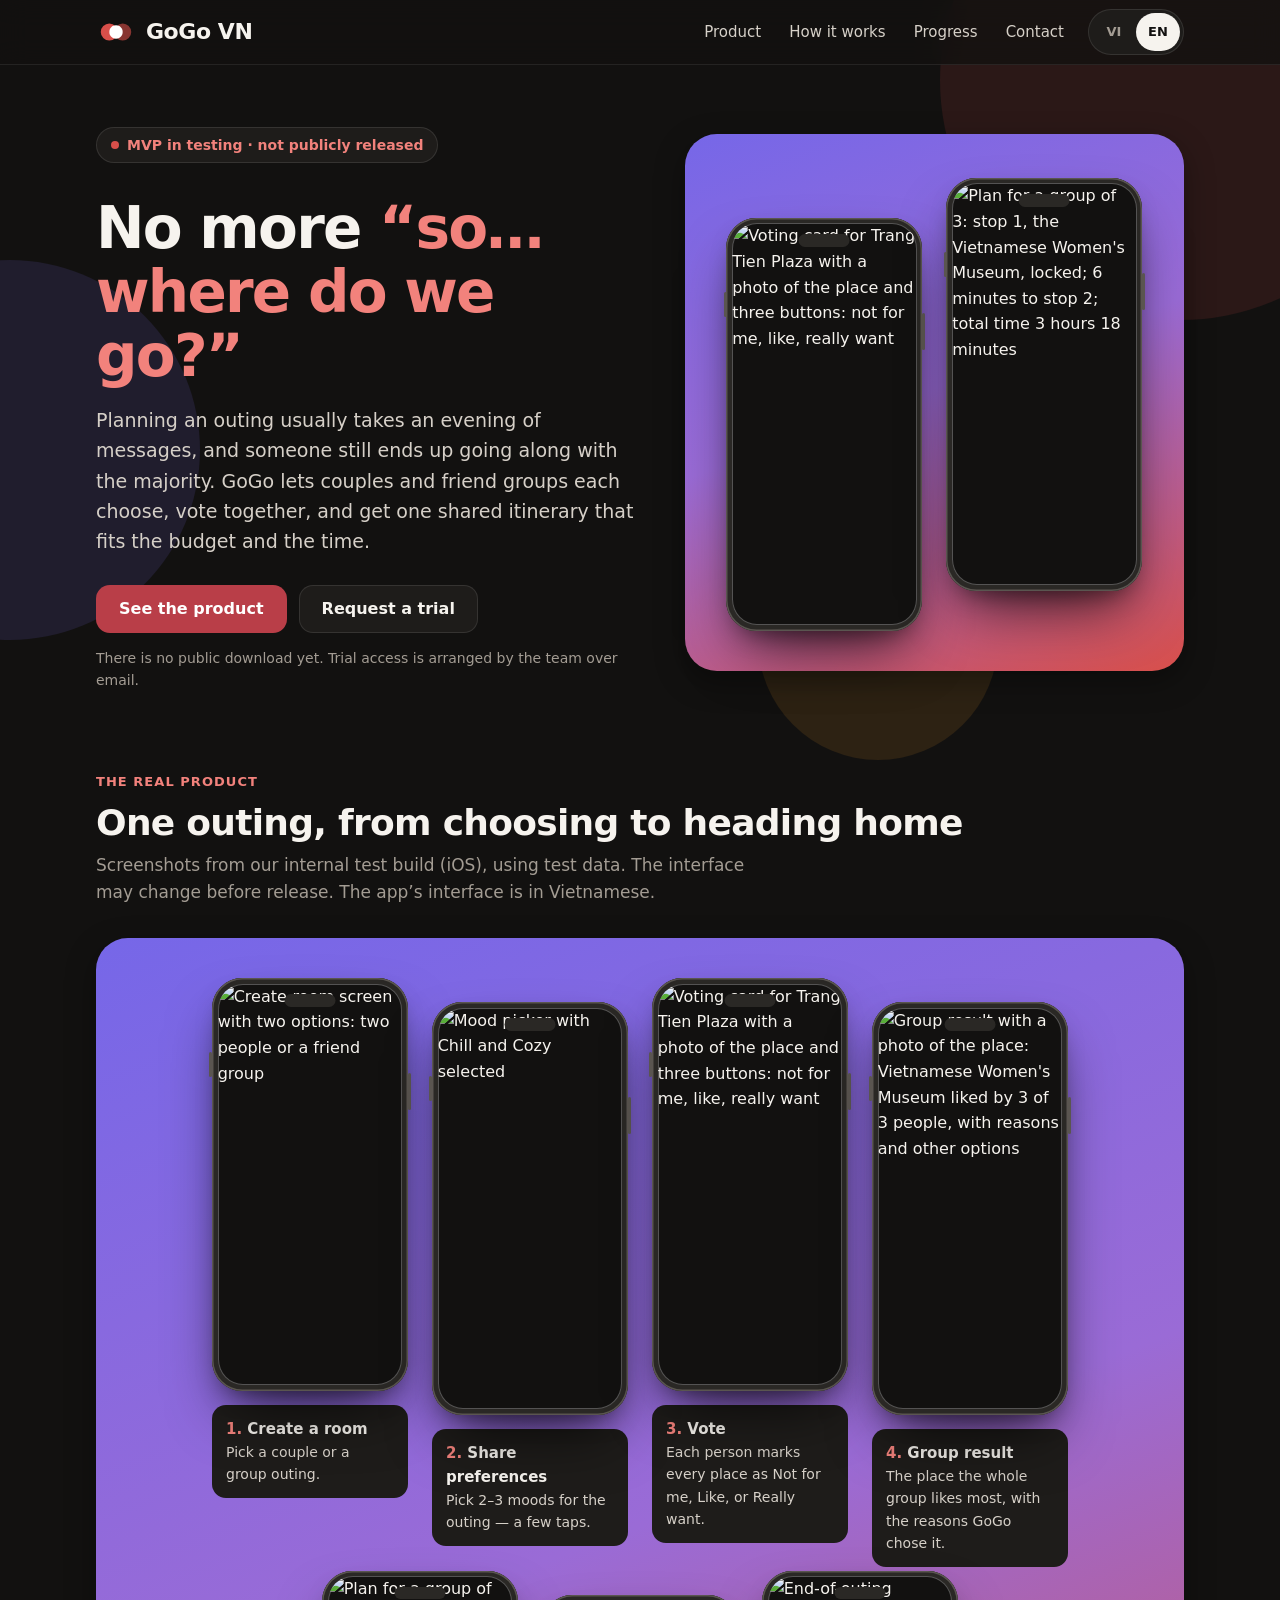
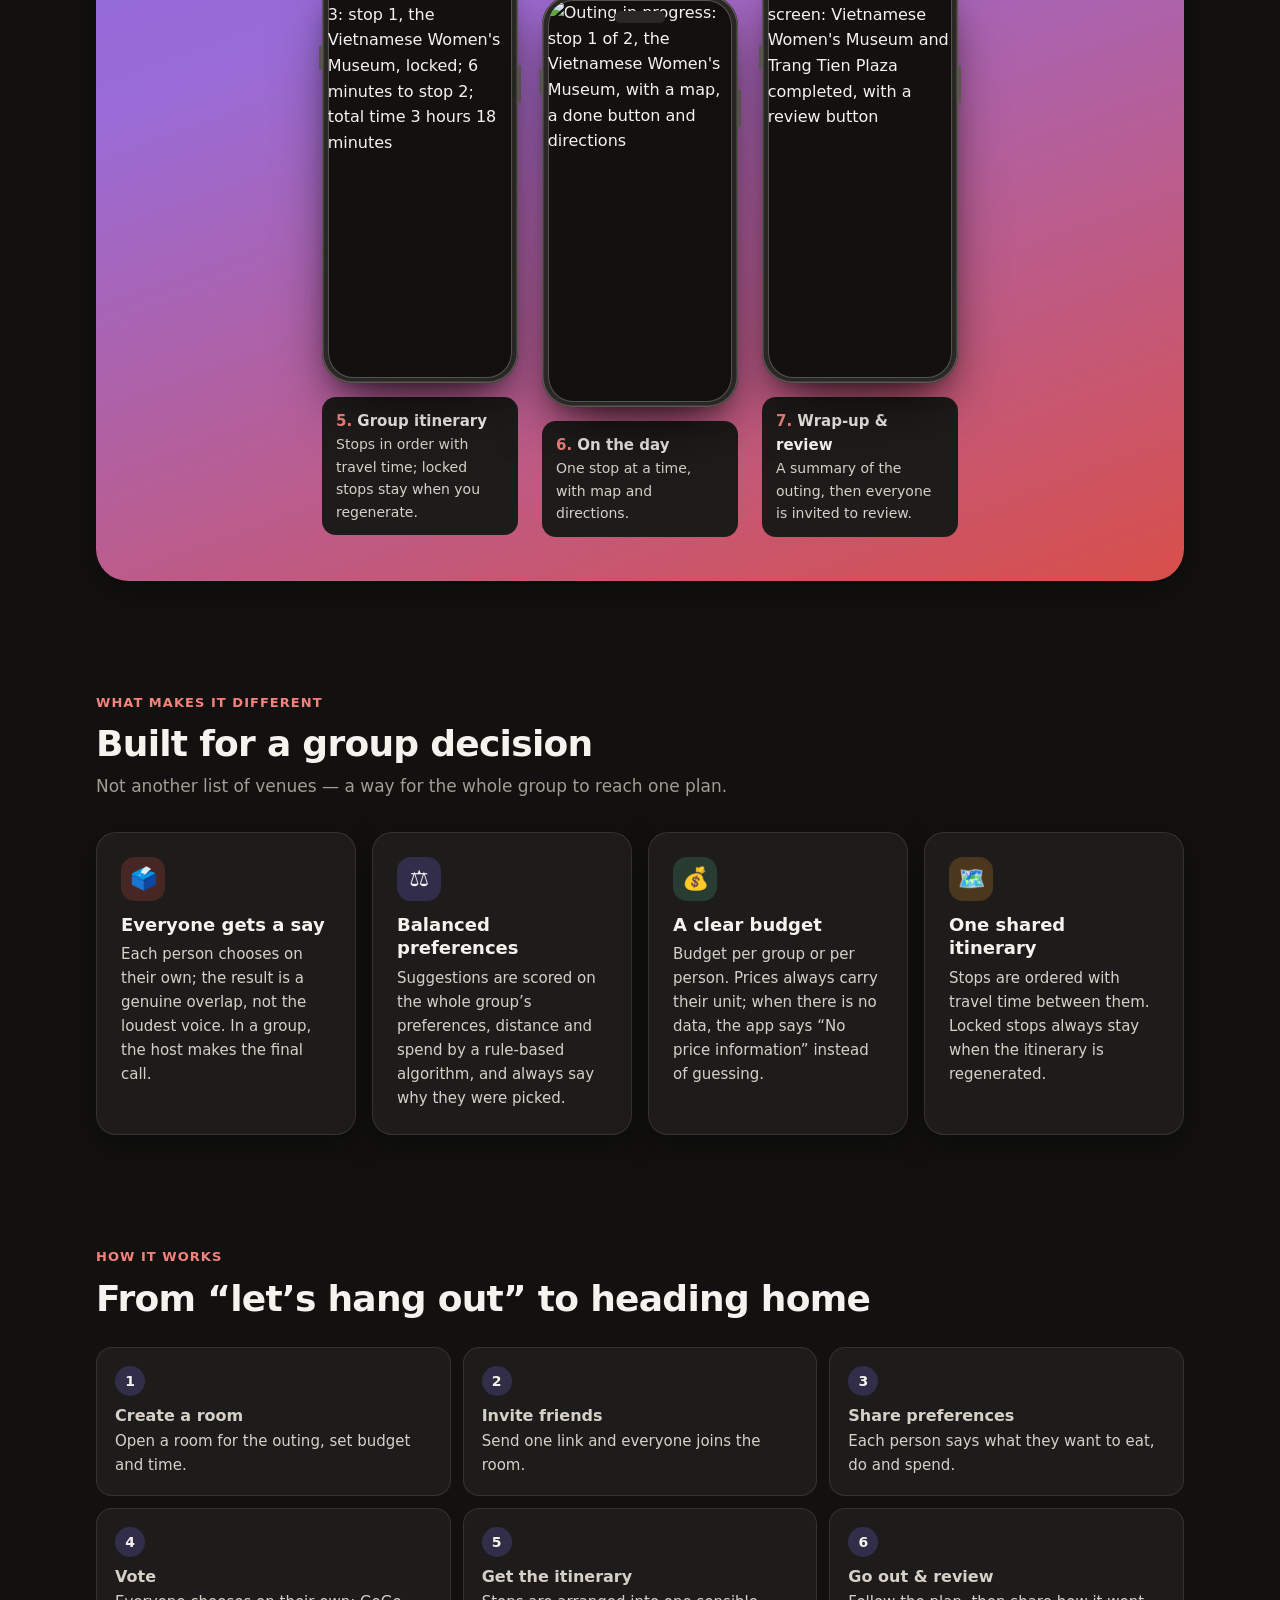
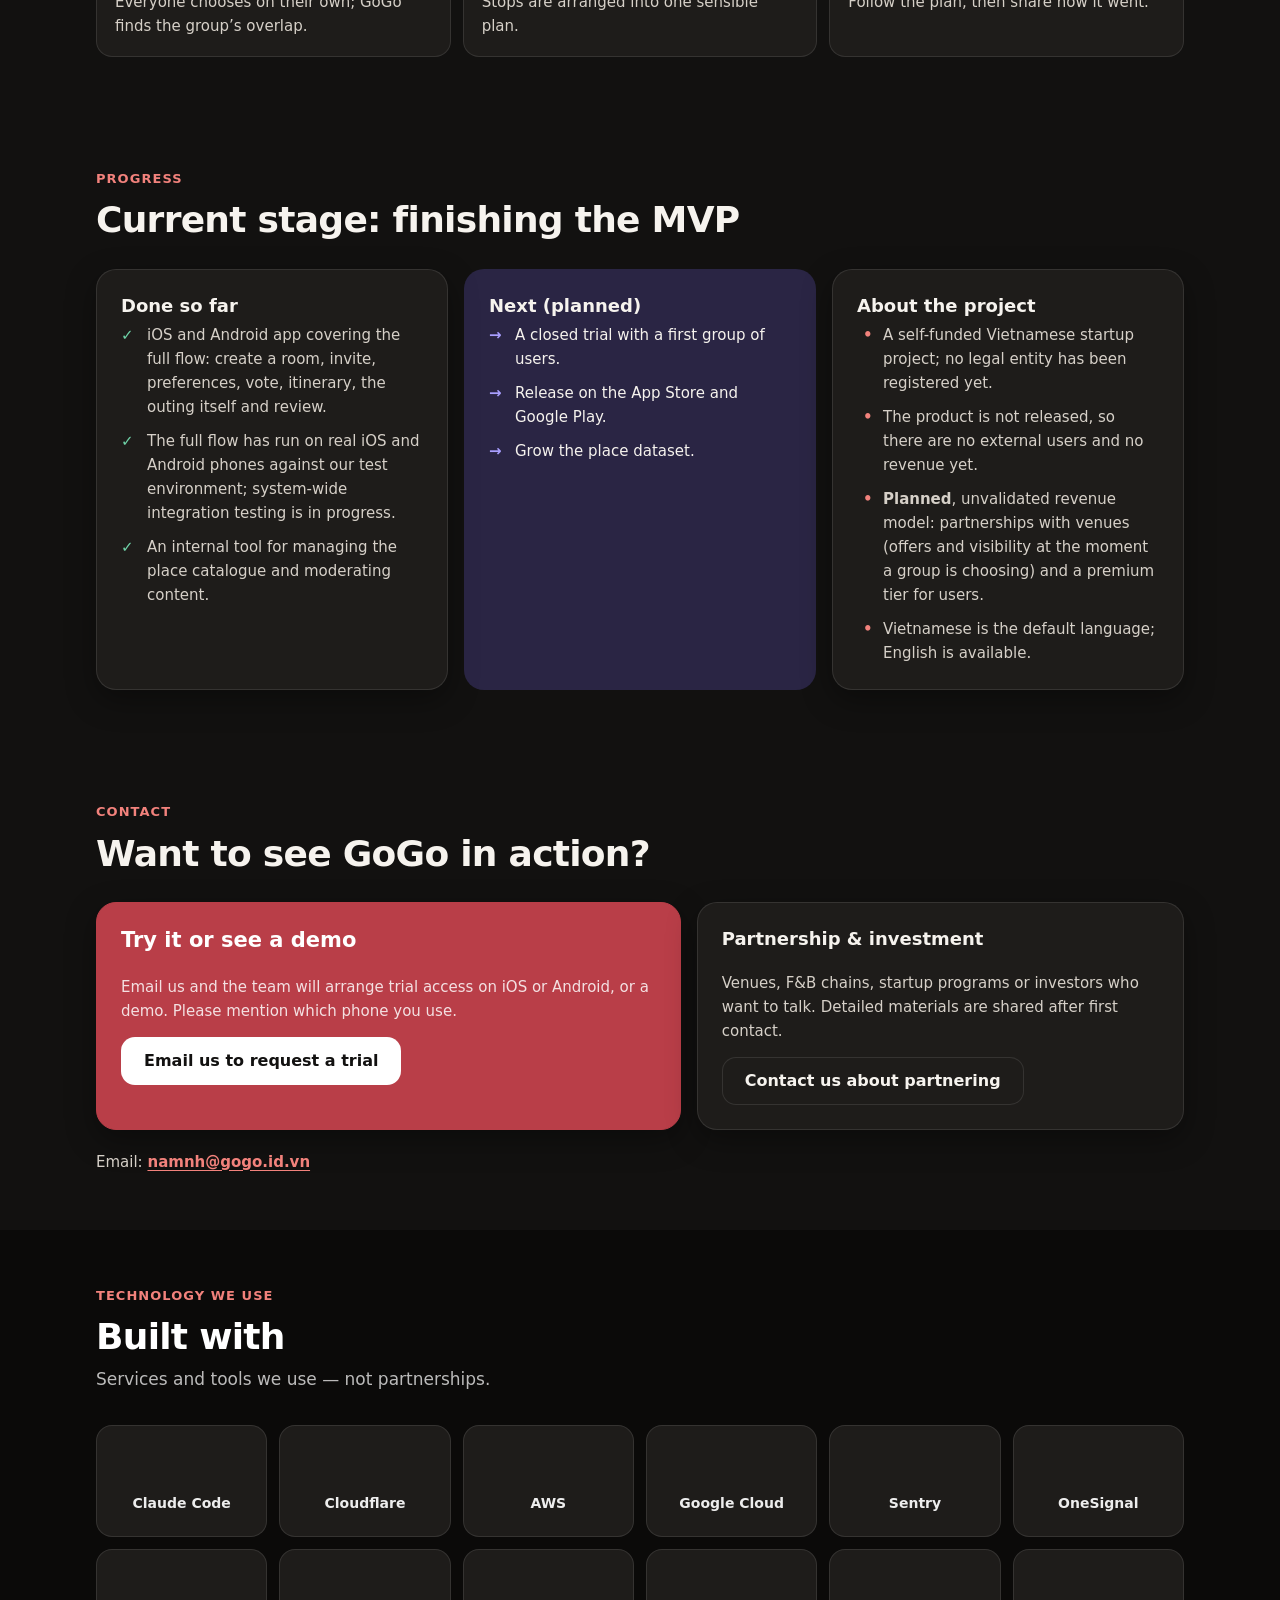
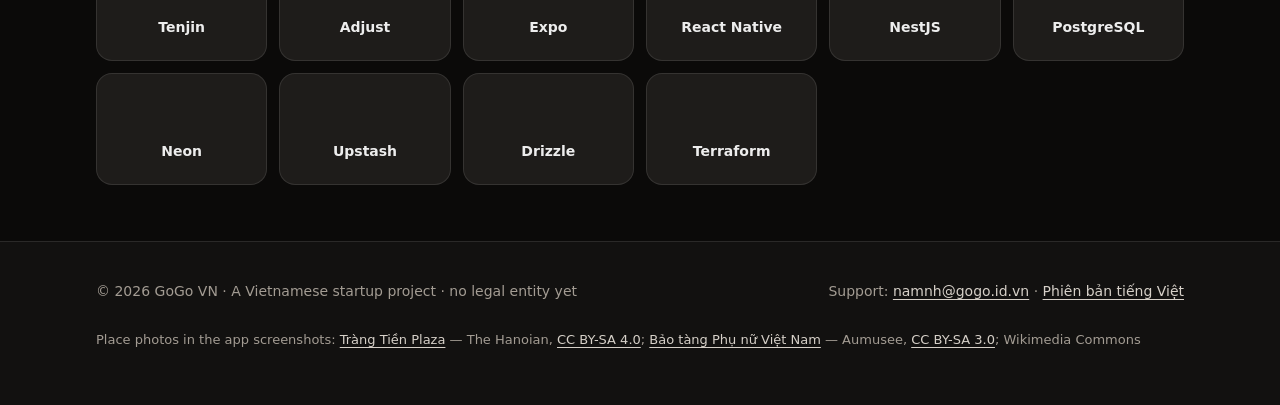
==== commit 3eec107f: "feat: dark theme across the whole landing Swap the token palette to dark (page, cards, text, header," ====
--- a/site/en/index.html
+++ b/site/en/index.html
@@ -20,40 +20,46 @@
   <meta property="og:image:width" content="512">
   <meta property="og:image:height" content="512">
   <meta name="twitter:card" content="summary">
-  <meta name="theme-color" content="#F6F3EE">
+  <meta name="theme-color" content="#121110">
   <link rel="icon" type="image/png" sizes="32x32" href="/favicon-32.png">
   <link rel="apple-touch-icon" href="/apple-touch-icon.png">
   <link rel="preconnect" href="https://fonts.googleapis.com">
   <link rel="preconnect" href="https://fonts.gstatic.com" crossorigin>
   <link href="https://fonts.googleapis.com/css2?family=Be+Vietnam+Pro:wght@400;500;600;700;800&display=swap&subset=vietnamese" rel="stylesheet">
   <style>
+    /* Dark theme across the whole site. Token names keep their role: --ivory = page, --surface = card,
+       --ink = primary text, --coral-ink = accent text. Filled CTAs use --cta (white text, AA). */
     :root {
+      color-scheme: dark;
       --coral: #D84F4A;
-      --coral-ink: #B93E48;
-      --coral-deep: #9E333D;
-      --coral-soft: #FFD8D4;
+      --coral-ink: #F2827C;
+      --cta: #B93E48;
+      --cta-hover: #9E333D;
+      --on-light: #121110;
+      --coral-soft: rgba(216, 79, 74, 0.22);
       --lavender: #7667E8;
-      --lavender-ink: #5B4DD1;
-      --lavender-soft: #E5E0FF;
+      --lavender-ink: #A99FFF;
+      --lavender-soft: rgba(118, 103, 232, 0.24);
       --mint: #4FAF86;
-      --mint-ink: #2F7D5C;
-      --mint-soft: #D9F3E7;
-      --amber-soft: #FCEBCB;
-      --ivory: #F6F3EE;
-      --surface: #FFFFFF;
-      --line: #ECE8E1;
-      --ink: #211F1C;
-      --ink-2: #4A4641;
-      --muted: #6A645E;
-      --glass: rgba(255, 255, 255, 0.72);
-      --glass-line: rgba(255, 255, 255, 0.9);
-      --shadow: 0 10px 30px rgba(33, 31, 28, 0.08);
-      --shadow-phone: 0 30px 60px -18px rgba(33, 31, 28, 0.45), 0 12px 24px -12px rgba(33, 31, 28, 0.25);
+      --mint-ink: #6FD3A8;
+      --mint-soft: rgba(79, 175, 134, 0.22);
+      --amber-soft: rgba(217, 144, 40, 0.24);
+      --ivory: #121110;
+      --surface: #1E1C1A;
+      --surface-2: #2A2724;
+      --line: rgba(255, 255, 255, 0.10);
+      --ink: #F6F3EE;
+      --ink-2: #D6D0C8;
+      --muted: #A39C93;
+      --glass: rgba(18, 17, 16, 0.78);
+      --glass-line: rgba(255, 255, 255, 0.08);
+      --shadow: 0 10px 30px rgba(0, 0, 0, 0.35);
+      --shadow-phone: 0 30px 60px -18px rgba(0, 0, 0, 0.75), 0 12px 24px -12px rgba(0, 0, 0, 0.5);
       --bezel: #2A2825;
-      --bezel-edge: #4A4641;
+      --bezel-edge: #5A5550;
       --bezel-hi: rgba(255, 255, 255, 0.28);
       --panel: linear-gradient(160deg, #7667E8 0%, #9A6BD6 48%, #D84F4A 100%);
-      --night: #121110;
+      --night: #0B0A09;
       --night-2: #1E1C1A;
       --night-line: rgba(255, 255, 255, 0.10);
       --on-night: rgba(255, 255, 255, 0.92);
@@ -74,13 +80,13 @@
     :focus-visible { outline: 3px solid var(--lavender-ink); outline-offset: 3px; border-radius: 6px; }
     .skip {
       position: absolute; left: 16px; top: -60px; z-index: 50; padding: 10px 16px; border-radius: 10px;
-      background: var(--ink); color: #fff; font-weight: 700; text-decoration: none;
+      background: var(--ink); color: var(--on-light); font-weight: 700; text-decoration: none;
     }
     .skip:focus { top: 12px; }
 
     /* Background accents — solid soft shapes, no full-screen blur. */
     .bg { position: absolute; inset: 0 0 auto 0; height: 900px; overflow: hidden; z-index: -1; pointer-events: none; }
-    .blob { position: absolute; border-radius: 50%; opacity: .7; }
+    .blob { position: absolute; border-radius: 50%; opacity: .55; }
     .blob.c { width: 480px; height: 480px; background: var(--coral-soft); top: -160px; right: -140px; }
     .blob.l { width: 380px; height: 380px; background: var(--lavender-soft); top: 260px; left: -180px; }
     .blob.a { width: 240px; height: 240px; background: var(--amber-soft); top: 520px; right: 22%; opacity: .55; }
@@ -102,13 +108,13 @@
       display: inline-flex; align-items: center; min-height: 44px; padding: 0 12px;
       font-size: 15px; font-weight: 500; color: var(--ink-2); text-decoration: none; border-radius: 10px;
     }
-    .links a:hover { color: var(--ink); background: var(--surface); }
+    .links a:hover { color: var(--ink); background: var(--surface-2); }
     .lang { display: inline-flex; border: 1px solid var(--line); border-radius: 999px; background: var(--surface); padding: 3px; }
     .lang a {
       display: inline-grid; place-items: center; min-width: 44px; min-height: 38px; border-radius: 999px;
       font-size: 13px; font-weight: 700; color: var(--muted); text-decoration: none;
     }
-    .lang a[aria-current="page"] { background: var(--ink); color: #fff; }
+    .lang a[aria-current="page"] { background: var(--ink); color: var(--on-light); }
     @media (max-width: 820px) { .links { display: none; } }
 
     /* Buttons — filled CTA on coral-ink for AA with white text. */
@@ -119,8 +125,8 @@
       transition: transform var(--motion), background var(--motion), border-color var(--motion);
     }
     .btn:active { transform: translateY(1px); }
-    .btn-primary { background: var(--coral-ink); color: #fff; }
-    .btn-primary:hover { background: var(--coral-deep); }
+    .btn-primary { background: var(--cta); color: #fff; }
+    .btn-primary:hover { background: var(--cta-hover); }
     .btn-secondary { background: var(--surface); color: var(--ink); border-color: var(--line); }
     .btn-secondary:hover { border-color: var(--ink-2); }
 
@@ -206,16 +212,17 @@
     .ticks.next li::before { content: "→"; color: var(--lavender-ink); }
     .ticks.info li::before { content: "•"; color: var(--coral-ink); left: 6px; }
     .card.next { background: var(--lavender-soft); border-color: transparent; box-shadow: none; }
+    .card.next p, .card.next li { color: var(--ink); }
 
     /* Contact */
     .contact { display: grid; gap: 16px; grid-template-columns: 1.2fr 1fr; }
     .contact .card { display: flex; flex-direction: column; gap: 14px; }
     .contact .card .btn { align-self: flex-start; }
-    .contact .primary { background: var(--ink); border-color: var(--ink); }
+    .contact .primary { background: var(--cta); border-color: var(--cta); }
     .contact .primary h3 { color: #fff; font-size: 21px; }
     .contact .primary p { color: rgba(255, 255, 255, 0.84); }
-    .contact .primary .btn { background: #fff; color: var(--ink); }
-    .contact .primary .btn:hover { background: var(--ivory); }
+    .contact .primary .btn { background: #fff; color: var(--on-light); }
+    .contact .primary .btn:hover { background: var(--ink); }
     .mail { font-size: 15px; color: var(--ink-2); margin: 20px 0 0; }
     .mail a { color: var(--coral-ink); font-weight: 600; }
     @media (max-width: 760px) { .contact { grid-template-columns: 1fr; } }
@@ -223,7 +230,7 @@
     /* Technology */
     /* Technology — logo wall on a black band; every mark rendered white for one consistent read. */
     .dark { background: var(--night); color: #fff; }
-    .dark .eyebrow { color: var(--coral-soft); }
+    .dark .eyebrow { color: var(--coral-ink); }
     .dark .sub { color: var(--on-night-2); }
     .stack { list-style: none; margin: 0; padding: 0; display: grid; gap: 12px; grid-template-columns: repeat(auto-fill, minmax(150px, 1fr)); }
     .stack li {
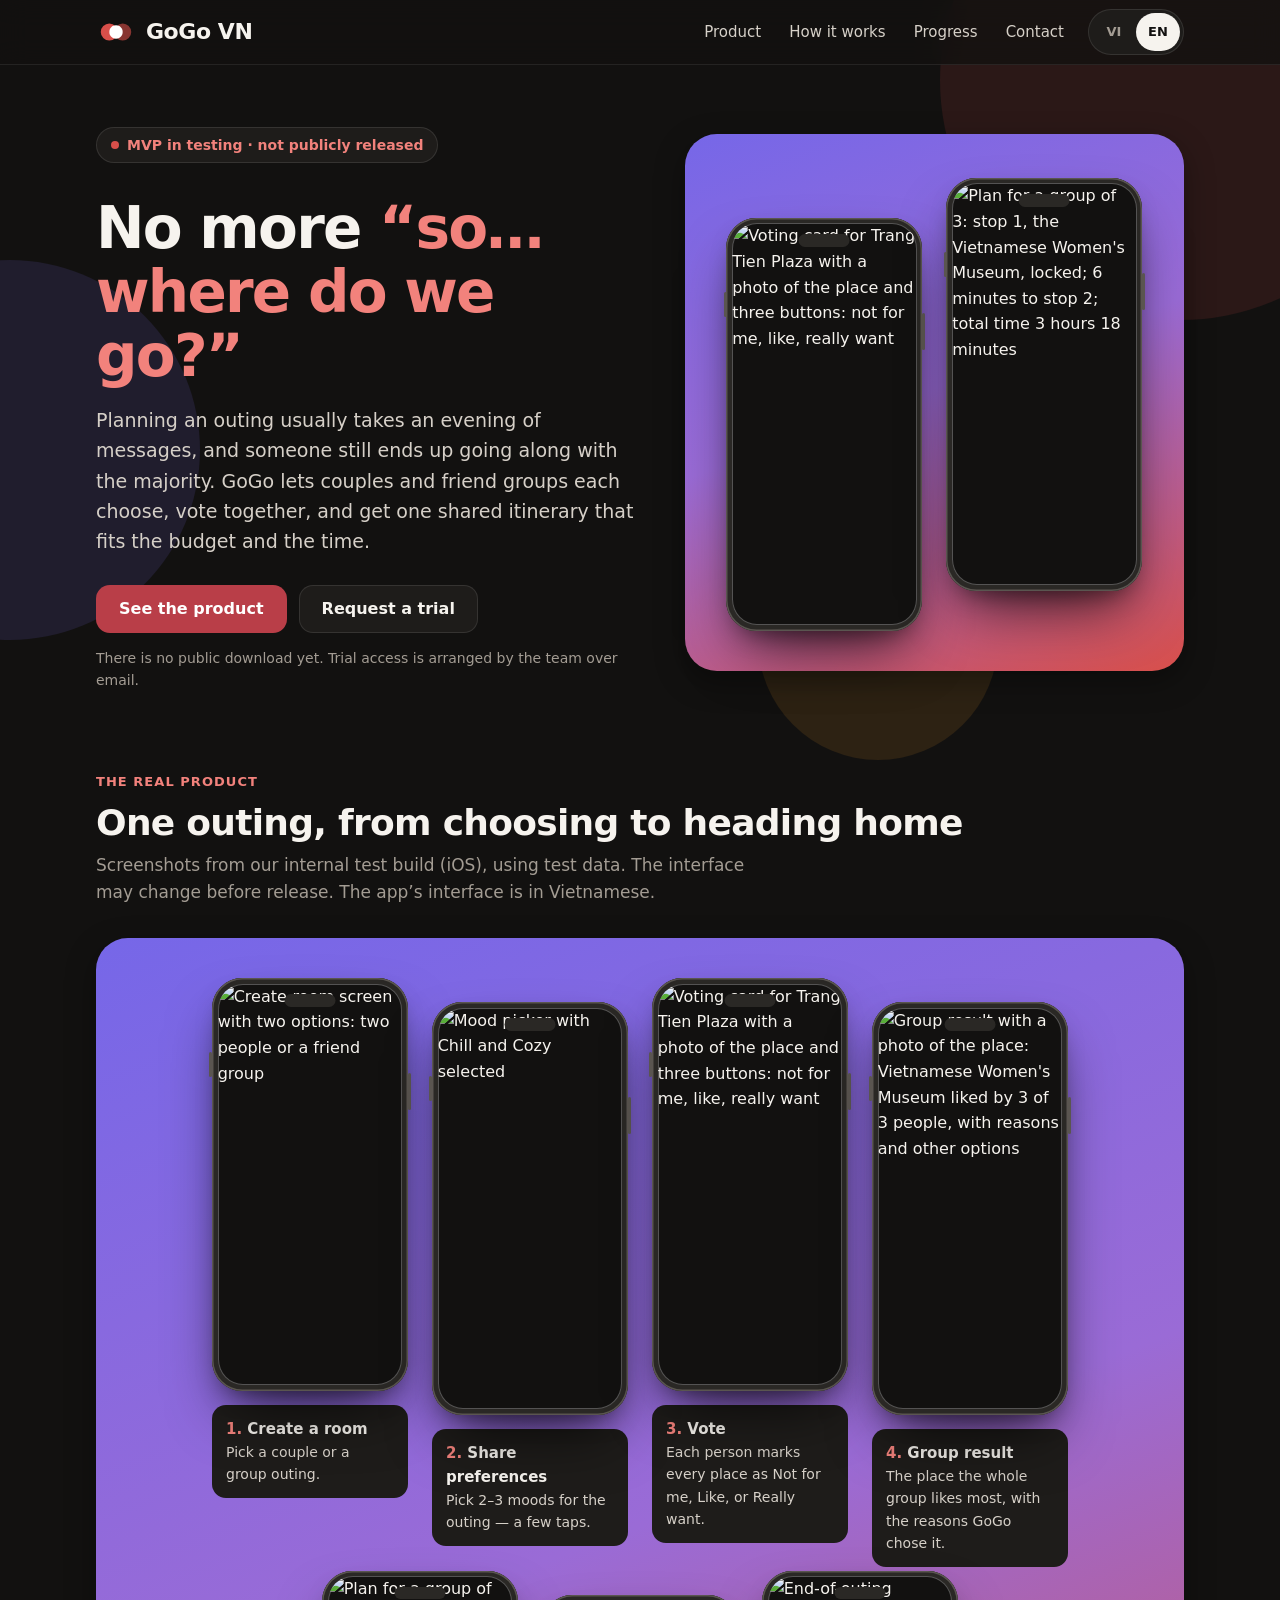
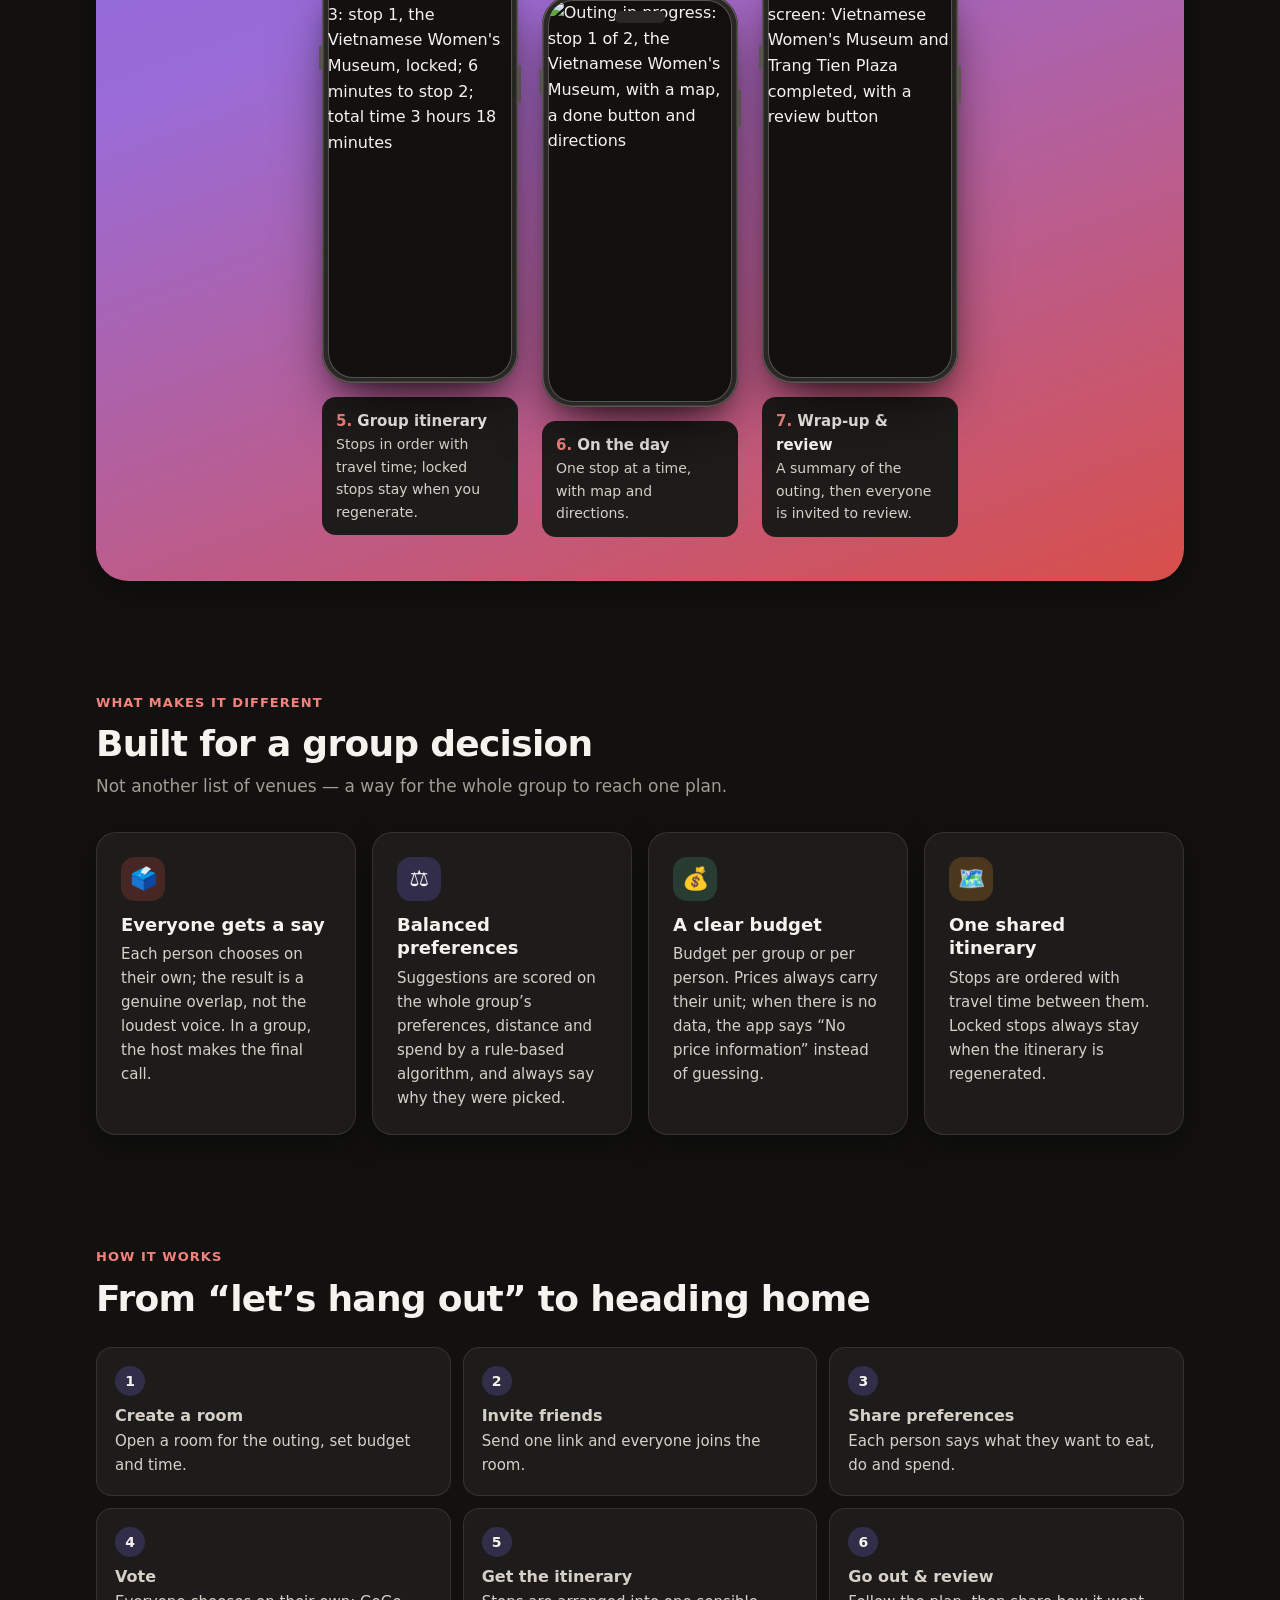
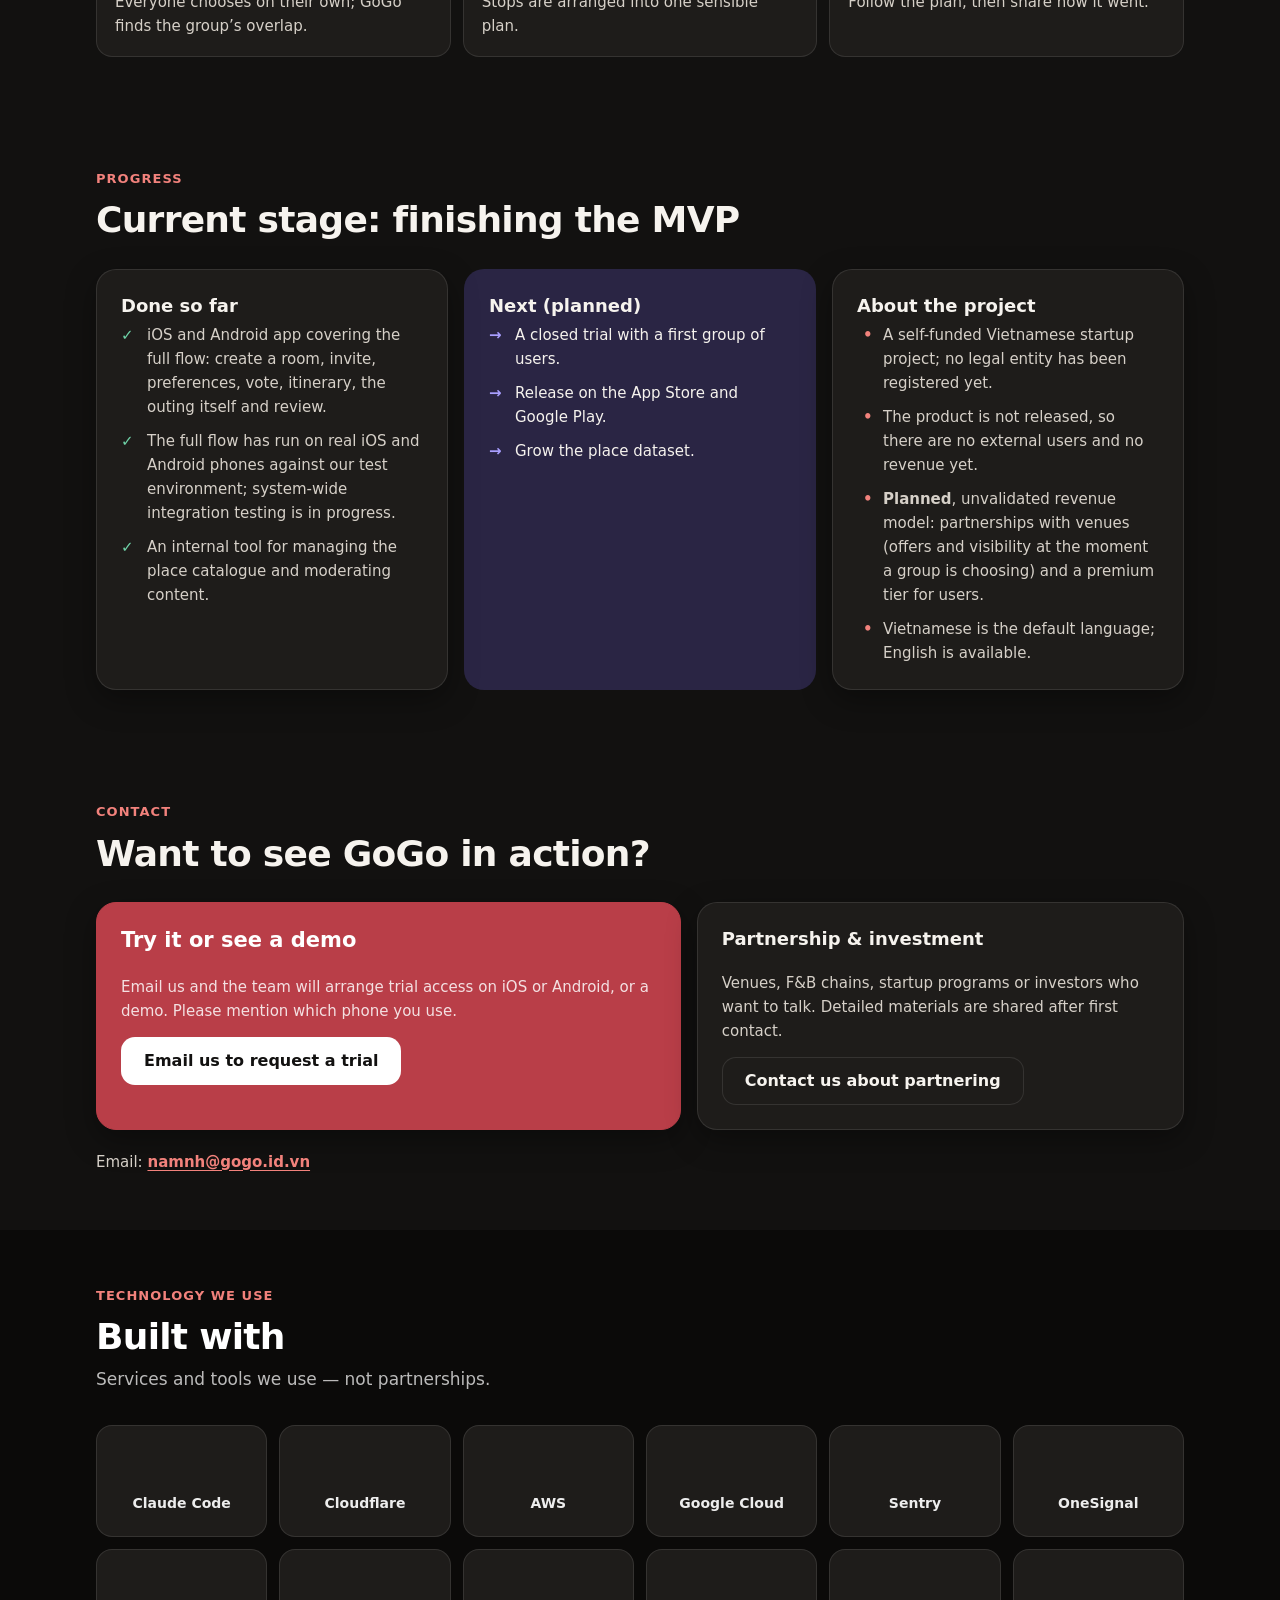
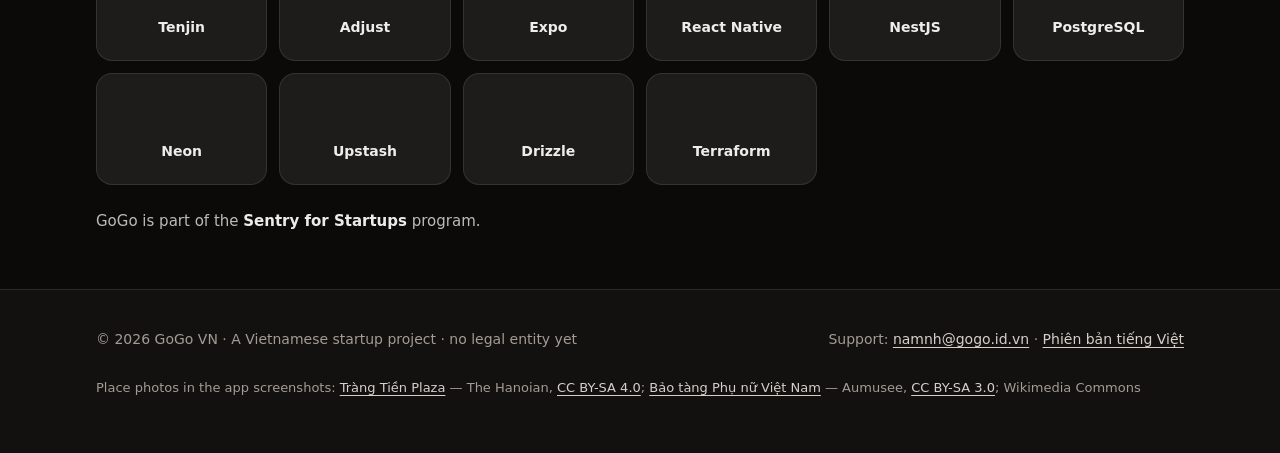
==== commit fef2bddf: "copy: note GoGo is part of Sentry for Startups Co-Authored-By: Claude Opus 5.5 <noreply@anthropic.co" ====
--- a/site/en/index.html
+++ b/site/en/index.html
@@ -241,6 +241,8 @@
     }
     .stack img { display: block; height: 32px; width: auto; max-width: 120px; object-fit: contain; filter: brightness(0) invert(1); }
     @media (max-width: 440px) { .stack { grid-template-columns: repeat(2, 1fr); } }
+    .program { margin: 24px 0 0; font-size: 15px; color: var(--on-night-2); }
+    .program strong { color: var(--on-night); }
 
     footer { padding: 28px 0 44px; border-top: 1px solid var(--line); color: var(--muted); font-size: 14px; }
     footer .wrap { display: flex; flex-wrap: wrap; gap: 8px 24px; justify-content: space-between; align-items: center; }
@@ -386,6 +388,7 @@
           <li><img src="/img/logos/drizzle.svg" alt="" height="32" loading="lazy">Drizzle</li>
           <li><img src="/img/logos/terraform.svg" alt="" height="32" loading="lazy">Terraform</li>
         </ul>
+        <p class="program">GoGo is part of the <strong>Sentry for Startups</strong> program.</p>
       </div>
     </section>
   </main>
